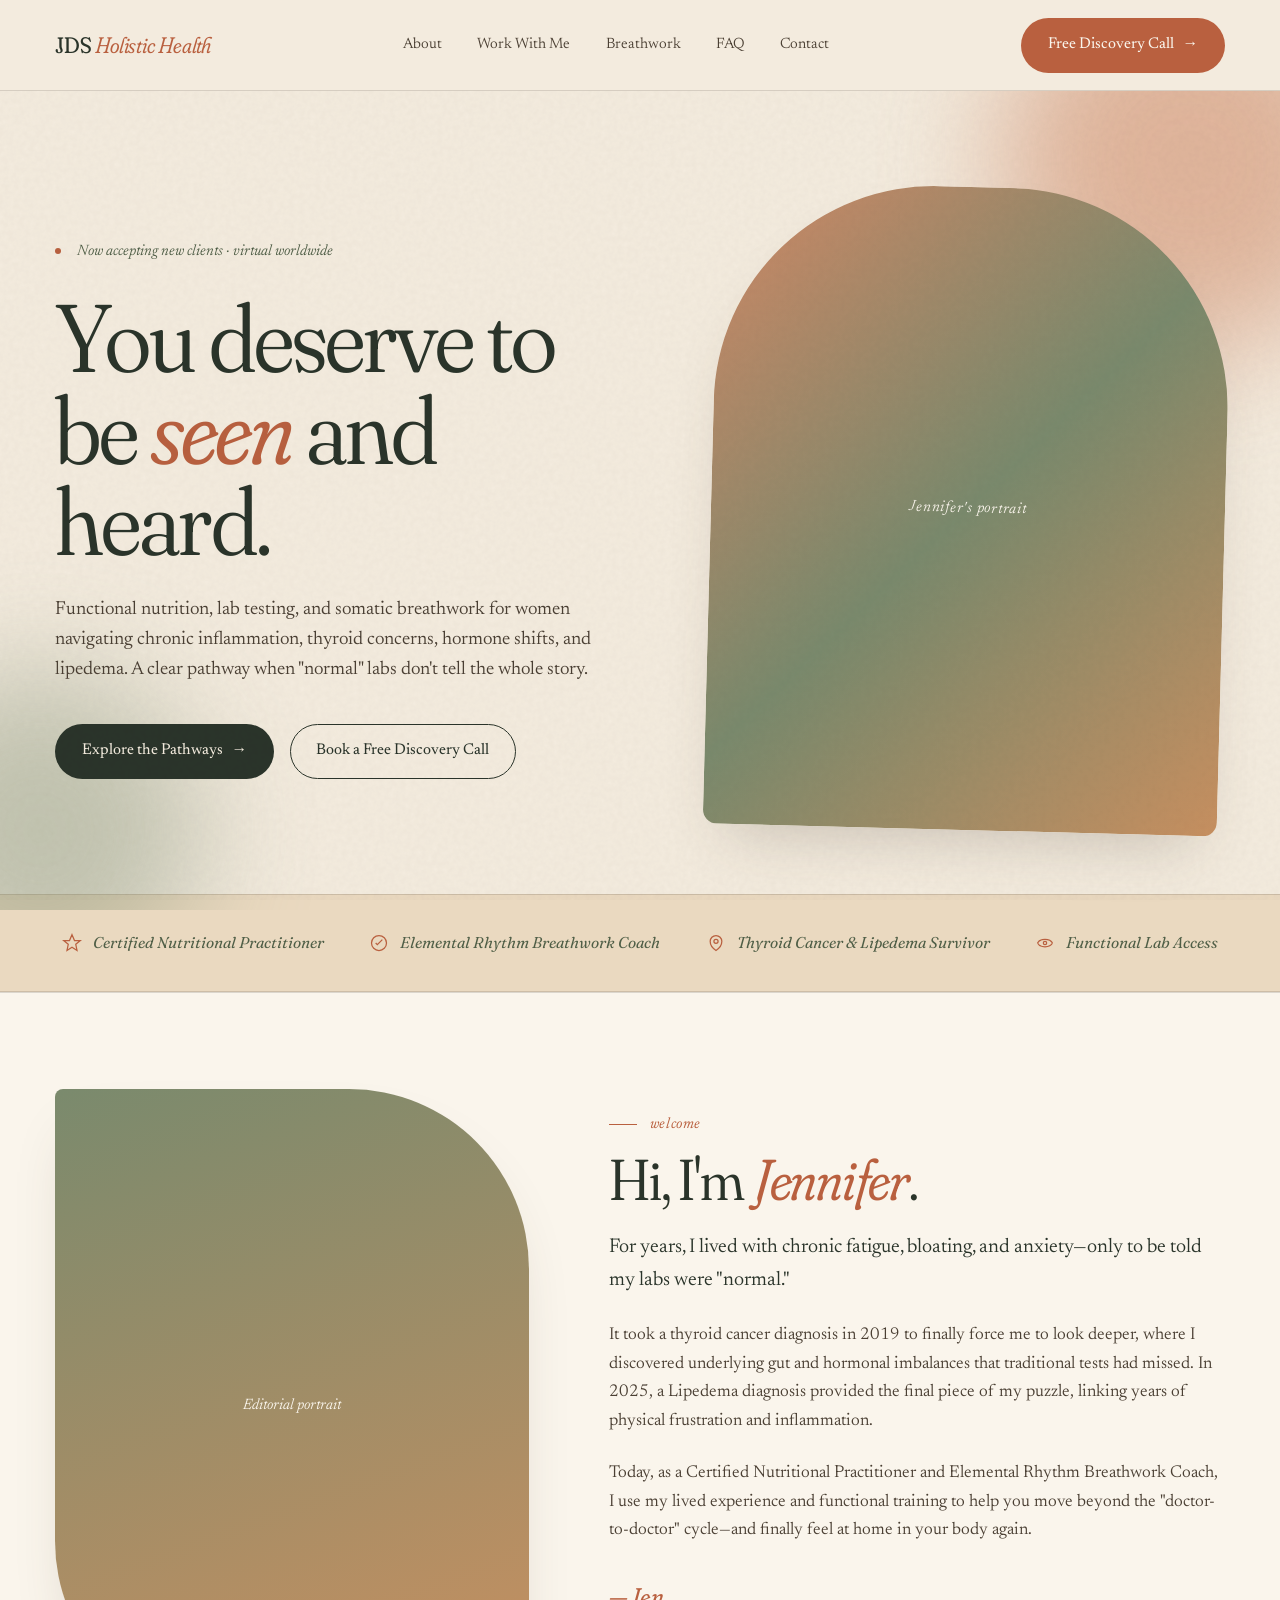
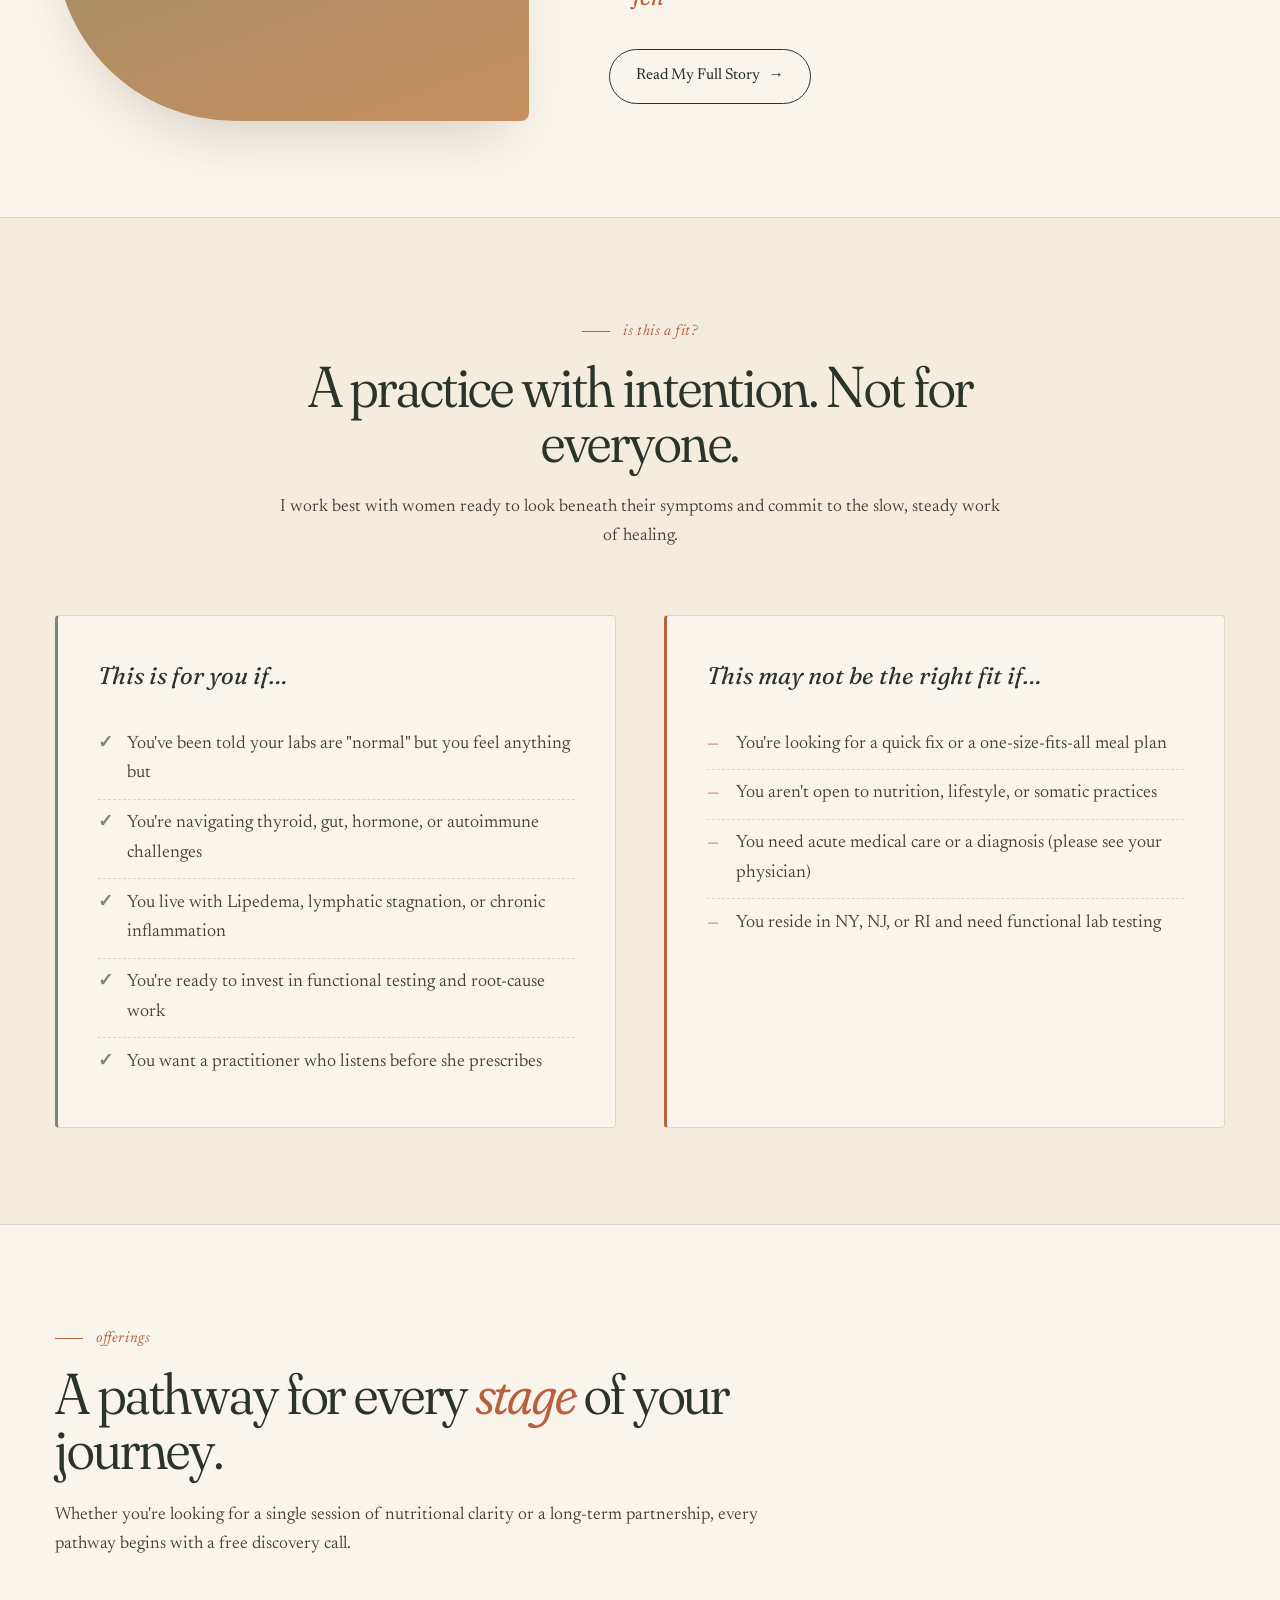
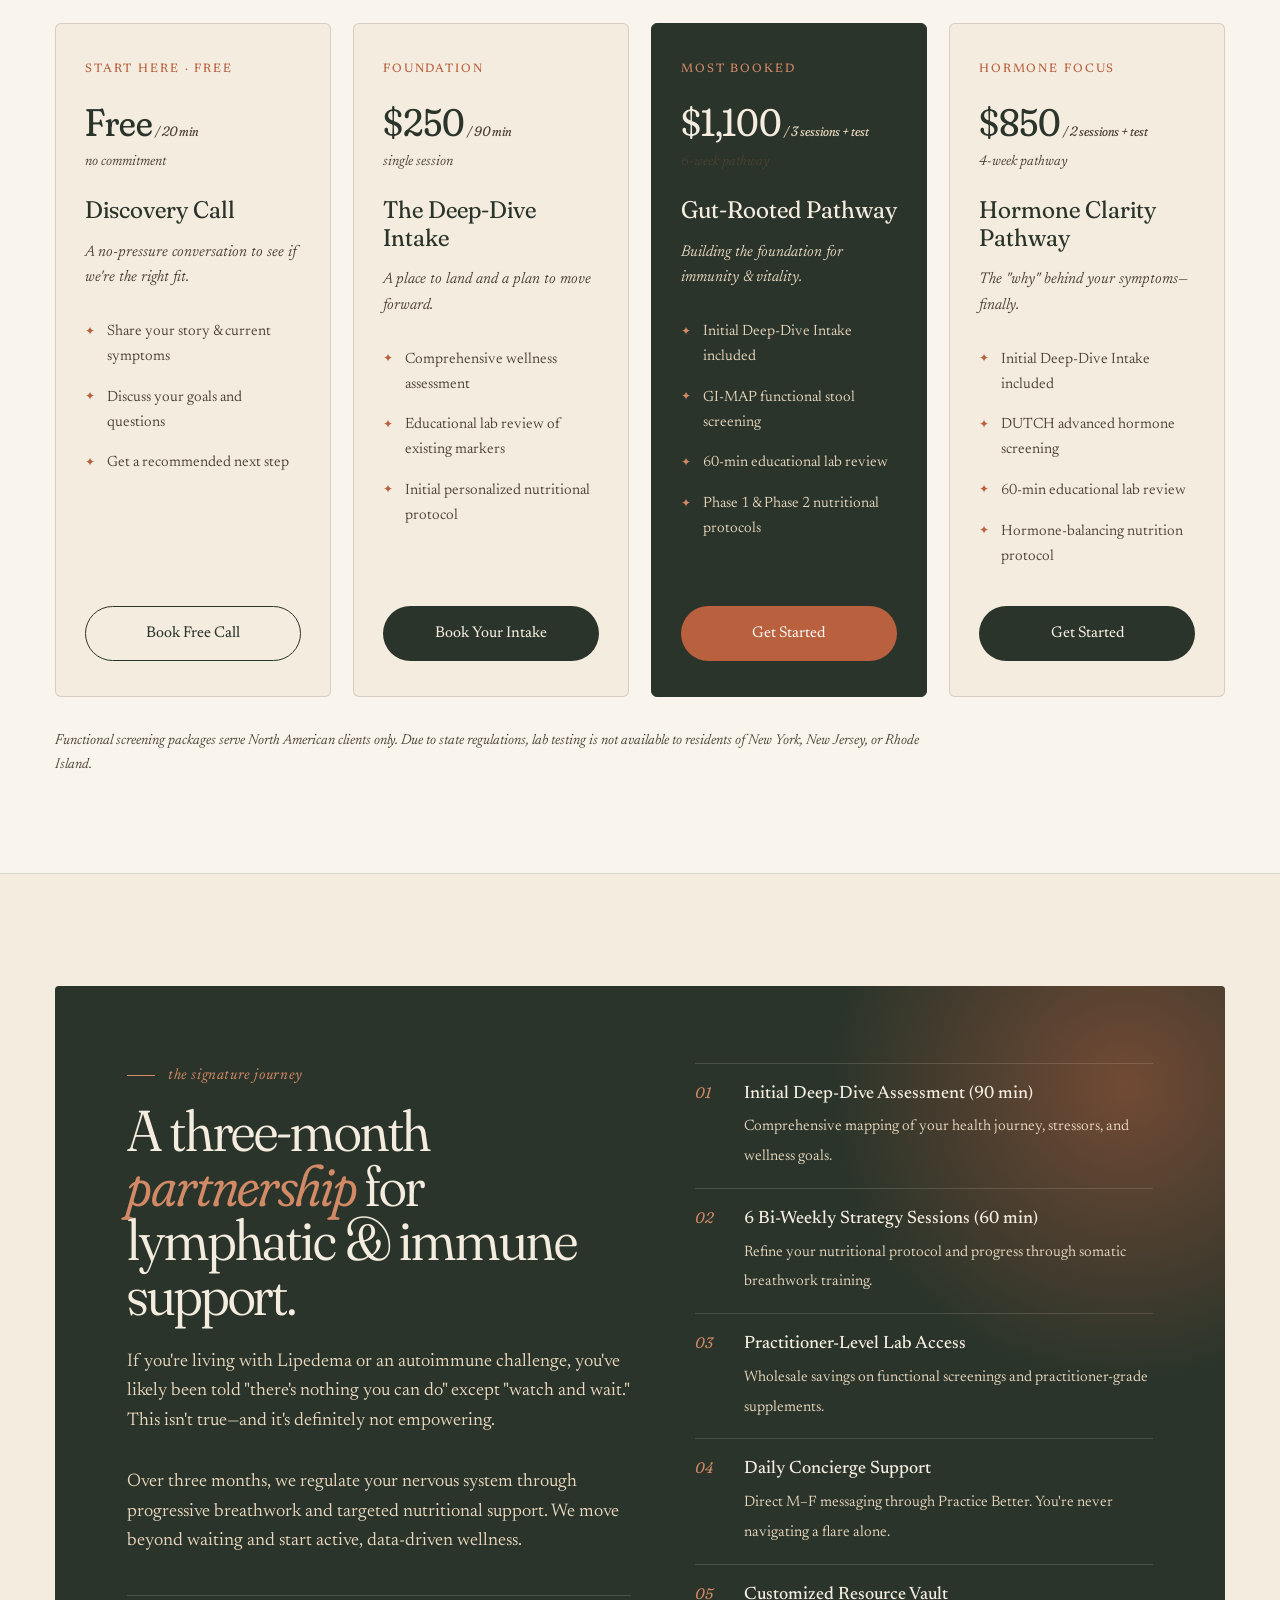
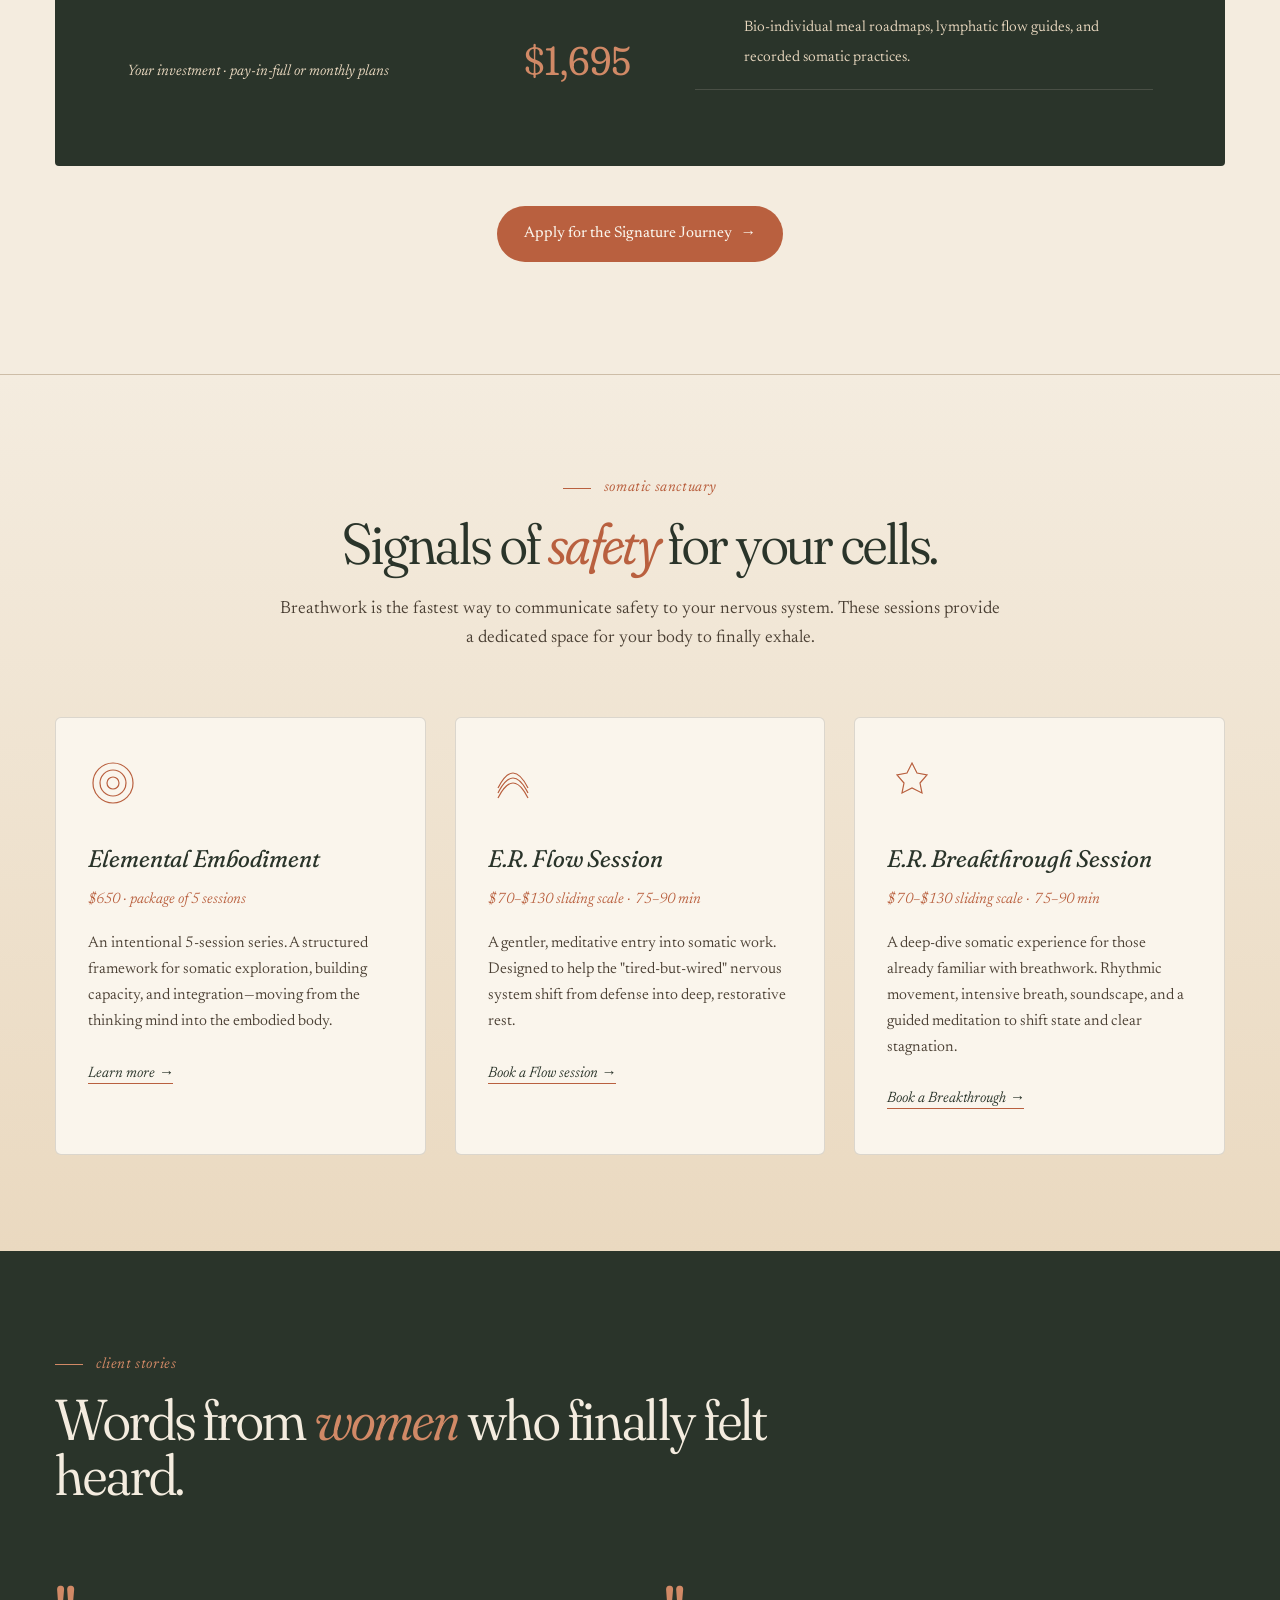
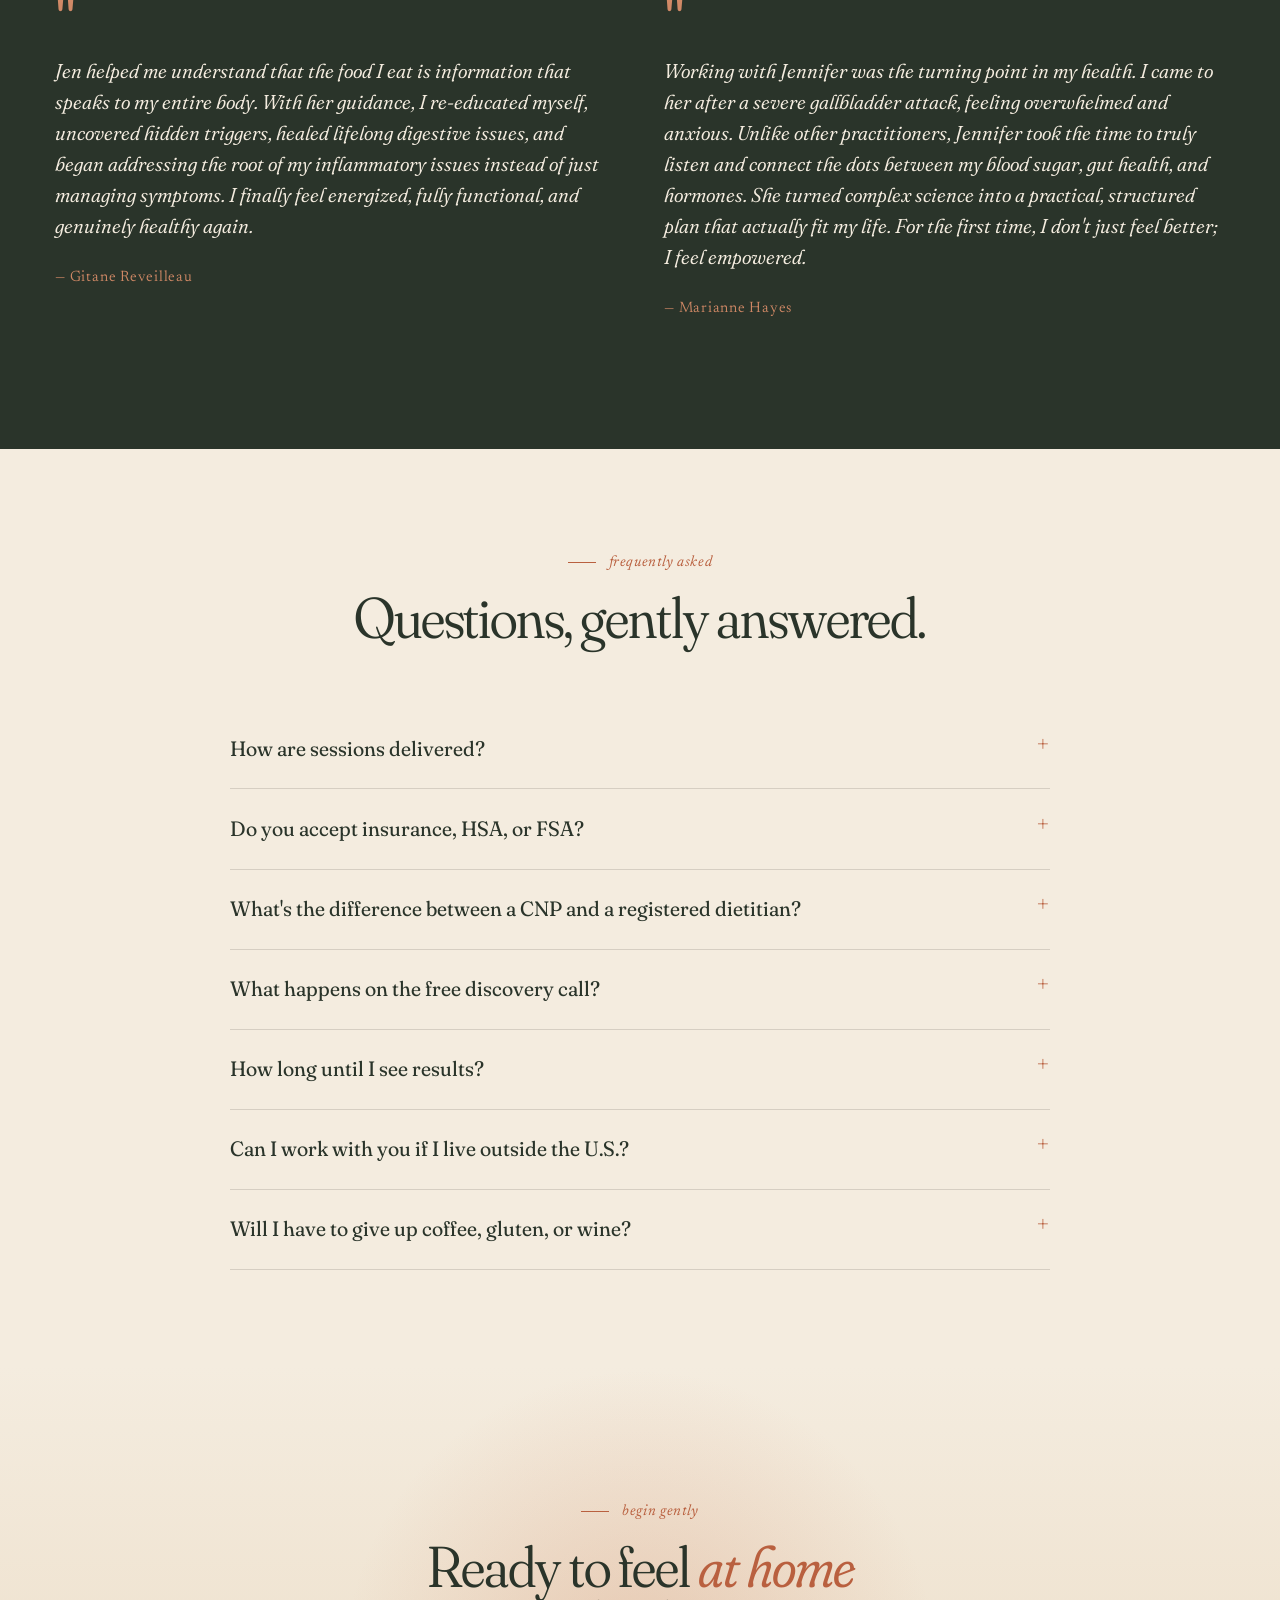
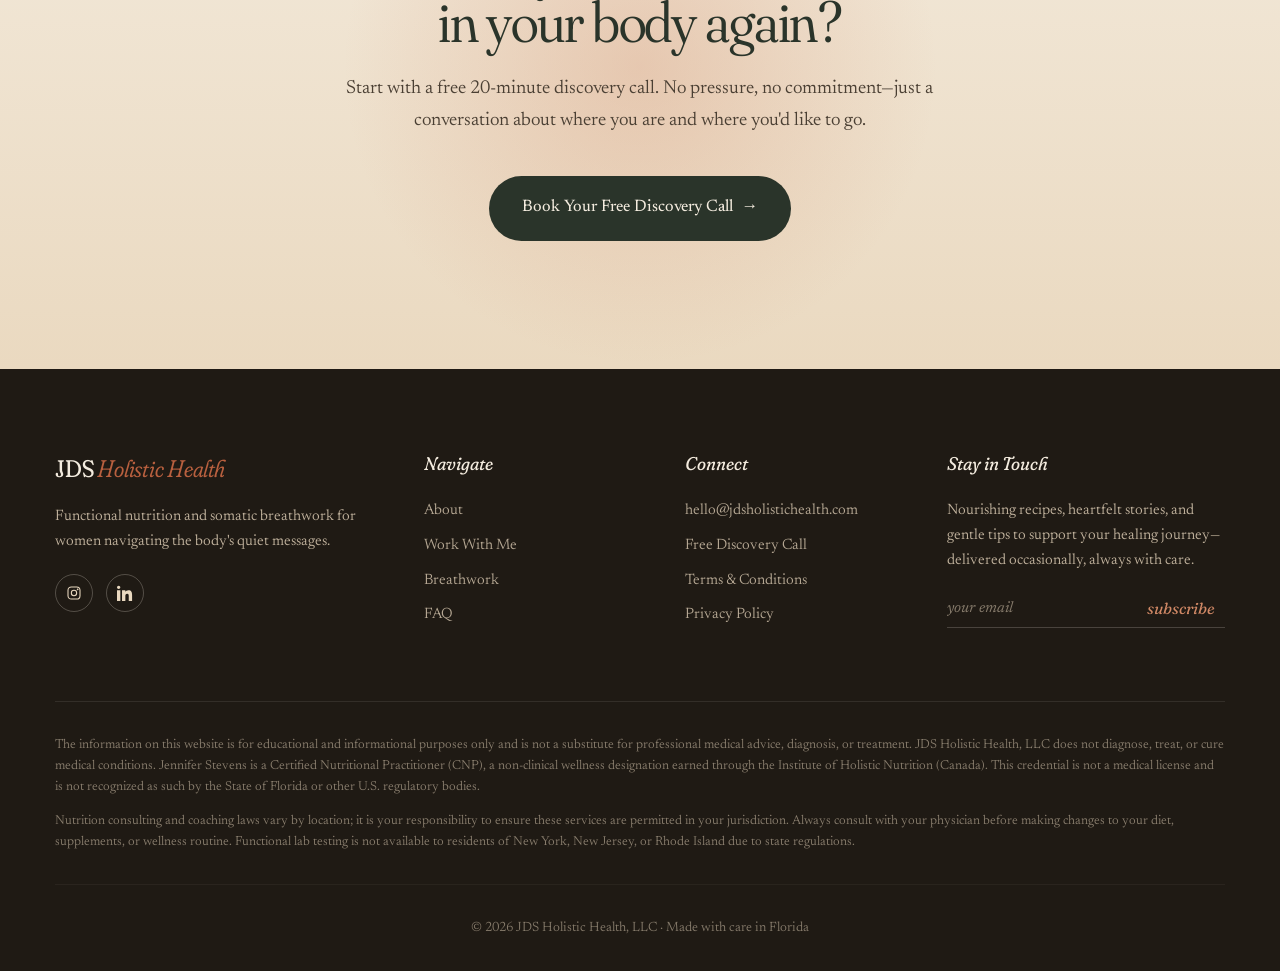
==== index.html @ 934e7768 "Add files via upload" ====
<!DOCTYPE html>
<html lang="en">
<head>
  <meta charset="UTF-8" />
  <meta name="viewport" content="width=device-width, initial-scale=1.0" />
  <title>JDS Holistic Health — Functional Nutrition & Somatic Breathwork for Women</title>
  <meta name="description" content="Functional nutrition, lab testing, and somatic breathwork for women with thyroid, gut, hormone, and inflammatory concerns. Virtual consultations with Jennifer Stevens, CNP." />

  <!-- Open Graph -->
  <meta property="og:title" content="JDS Holistic Health — Functional Nutrition & Somatic Breathwork" />
  <meta property="og:description" content="Functional nutrition, lab testing, and somatic breathwork for women navigating thyroid, gut, hormone, and inflammatory concerns." />
  <meta property="og:type" content="website" />
  <meta property="og:url" content="https://jdsholistichealth.com/" />
  <meta property="og:image" content="https://jdsholistichealth.com/assets/images/og-image.jpg" />

  <!-- Twitter -->
  <meta name="twitter:card" content="summary_large_image" />
  <meta name="twitter:title" content="JDS Holistic Health" />
  <meta name="twitter:description" content="Functional nutrition and somatic breathwork for women." />

  <!-- Favicon -->
  <link rel="icon" type="image/svg+xml" href="assets/images/favicon.svg" />

  <!-- Fonts -->
  <link rel="preconnect" href="https://fonts.googleapis.com" />
  <link rel="preconnect" href="https://fonts.gstatic.com" crossorigin />
  <link href="https://fonts.googleapis.com/css2?family=Fraunces:ital,opsz,wght,SOFT@0,9..144,300..900,0..100;1,9..144,300..900,0..100&family=Newsreader:ital,opsz,wght@0,6..72,200..800;1,6..72,200..800&display=swap" rel="stylesheet" />

  <!-- Styles -->
  <link rel="stylesheet" href="css/styles.css" />

  <!-- Schema.org -->
  <script type="application/ld+json">
  {
    "@context": "https://schema.org",
    "@type": "ProfessionalService",
    "name": "JDS Holistic Health",
    "description": "Functional nutrition, lab testing, and somatic breathwork for women.",
    "url": "https://jdsholistichealth.com",
    "founder": {
      "@type": "Person",
      "name": "Jennifer Stevens",
      "jobTitle": "Certified Nutritional Practitioner"
    },
    "areaServed": "North America",
    "priceRange": "$$"
  }
  </script>
</head>
<body>

  <!-- ============ NAVIGATION ============ -->
  <nav class="site-nav">
    <div class="nav-inner">
      <a href="#" class="logo">JDS <em>Holistic Health</em></a>
      <ul class="nav-links">
        <li><a href="#about">About</a></li>
        <li><a href="#pathways">Work With Me</a></li>
        <li><a href="#breathwork">Breathwork</a></li>
        <li><a href="#faq">FAQ</a></li>
        <li><a href="#contact">Contact</a></li>
      </ul>
      <a href="#cta" class="btn btn-clay">Free Discovery Call <span class="arrow">→</span></a>
    </div>
  </nav>

  <!-- ============ HERO ============ -->
  <section class="hero">
    <div class="blob blob-1"></div>
    <div class="blob blob-2"></div>
    <div class="container">
      <div class="hero-grid">
        <div>
          <div class="hero-eyebrow">
            <span class="dot"></span>
            Now accepting new clients · virtual worldwide
          </div>
          <h1 class="display">
            You deserve to be <span class="ital">seen</span> and heard.
          </h1>
          <p class="hero-subhead">
            Functional nutrition, lab testing, and somatic breathwork for women navigating chronic inflammation, thyroid concerns, hormone shifts, and lipedema. A clear pathway when "normal" labs don't tell the whole story.
          </p>
          <div class="hero-ctas">
            <a href="#pathways" class="btn btn-primary">Explore the Pathways <span class="arrow">→</span></a>
            <a href="#cta" class="btn btn-ghost">Book a Free Discovery Call</a>
          </div>
        </div>
        <div class="hero-image-frame">
          <!-- Replace ::after content in CSS or add real img tag here -->
          <!-- <img src="assets/images/jennifer-portrait.jpg" alt="Jennifer Stevens, Certified Nutritional Practitioner" /> -->
        </div>
      </div>
    </div>
  </section>

  <!-- ============ TRUST STRIP ============ -->
  <div class="trust-strip">
    <div class="container trust-inner">
      <div class="trust-item">
        <svg width="20" height="20" viewBox="0 0 24 24" fill="none" stroke="currentColor" stroke-width="1.5" aria-hidden="true"><path d="M12 2l3 7h7l-5.5 4.5L18 21l-6-4-6 4 1.5-7.5L2 9h7z"/></svg>
        Certified Nutritional Practitioner
      </div>
      <div class="trust-item">
        <svg width="20" height="20" viewBox="0 0 24 24" fill="none" stroke="currentColor" stroke-width="1.5" aria-hidden="true"><circle cx="12" cy="12" r="9"/><path d="M8 12l2 2 6-6"/></svg>
        Elemental Rhythm Breathwork Coach
      </div>
      <div class="trust-item">
        <svg width="20" height="20" viewBox="0 0 24 24" fill="none" stroke="currentColor" stroke-width="1.5" aria-hidden="true"><path d="M12 21s-7-4.5-7-11a7 7 0 0114 0c0 6.5-7 11-7 11z"/><circle cx="12" cy="10" r="2.5"/></svg>
        Thyroid Cancer & Lipedema Survivor
      </div>
      <div class="trust-item">
        <svg width="20" height="20" viewBox="0 0 24 24" fill="none" stroke="currentColor" stroke-width="1.5" aria-hidden="true"><path d="M3 12c3-6 15-6 18 0M3 12c3 6 15 6 18 0"/><circle cx="12" cy="12" r="2"/></svg>
        Functional Lab Access
      </div>
    </div>
  </div>

  <!-- ============ ABOUT ============ -->
  <section class="about" id="about">
    <div class="container">
      <div class="about-grid">
        <div class="about-image-frame">
          <!-- <img src="assets/images/jennifer-about.jpg" alt="Jennifer Stevens in her practice" /> -->
        </div>
        <div>
          <div class="eyebrow">Welcome</div>
          <h2 class="display">Hi, I'm <span class="display-ital">Jennifer</span>.</h2>
          <p>For years, I lived with chronic fatigue, bloating, and anxiety—only to be told my labs were "normal."</p>
          <p>It took a thyroid cancer diagnosis in 2019 to finally force me to look deeper, where I discovered underlying gut and hormonal imbalances that traditional tests had missed. In 2025, a Lipedema diagnosis provided the final piece of my puzzle, linking years of physical frustration and inflammation.</p>
          <p>Today, as a Certified Nutritional Practitioner and Elemental Rhythm Breathwork Coach, I use my lived experience and functional training to help you move beyond the "doctor-to-doctor" cycle—and finally feel at home in your body again.</p>
          <p class="signature">— Jen</p>
          <a href="#" class="btn btn-ghost mt-2">Read My Full Story <span class="arrow">→</span></a>
        </div>
      </div>
    </div>
  </section>

  <!-- ============ WHO THIS IS FOR ============ -->
  <section>
    <div class="container">
      <div class="section-header center">
        <div class="eyebrow">Is this a fit?</div>
        <h2 class="display">A practice with intention. Not for everyone.</h2>
        <p>I work best with women ready to look beneath their symptoms and commit to the slow, steady work of healing.</p>
      </div>
      <div class="for-grid">
        <div class="for-card is-for">
          <h3>This is for you if…</h3>
          <ul>
            <li>You've been told your labs are "normal" but you feel anything but</li>
            <li>You're navigating thyroid, gut, hormone, or autoimmune challenges</li>
            <li>You live with Lipedema, lymphatic stagnation, or chronic inflammation</li>
            <li>You're ready to invest in functional testing and root-cause work</li>
            <li>You want a practitioner who listens before she prescribes</li>
          </ul>
        </div>
        <div class="for-card not-for">
          <h3>This may not be the right fit if…</h3>
          <ul>
            <li>You're looking for a quick fix or a one-size-fits-all meal plan</li>
            <li>You aren't open to nutrition, lifestyle, or somatic practices</li>
            <li>You need acute medical care or a diagnosis (please see your physician)</li>
            <li>You reside in NY, NJ, or RI and need functional lab testing</li>
          </ul>
        </div>
      </div>
    </div>
  </section>

  <!-- ============ PATHWAYS ============ -->
  <section class="pathways" id="pathways">
    <div class="container">
      <div class="section-header">
        <div class="eyebrow">Offerings</div>
        <h2 class="display">A pathway for every <span class="display-ital">stage</span> of your journey.</h2>
        <p>Whether you're looking for a single session of nutritional clarity or a long-term partnership, every pathway begins with a free discovery call.</p>
      </div>

      <div class="pathway-grid">

        <div class="pathway-card">
          <div class="pathway-tag">Start Here · Free</div>
          <div class="price">Free<span class="price-unit"> / 20 min</span></div>
          <div class="duration">no commitment</div>
          <h3>Discovery Call</h3>
          <p class="tagline">A no-pressure conversation to see if we're the right fit.</p>
          <ul class="feature-list">
            <li>Share your story & current symptoms</li>
            <li>Discuss your goals and questions</li>
            <li>Get a recommended next step</li>
          </ul>
          <a href="#" class="btn btn-ghost">Book Free Call</a>
        </div>

        <div class="pathway-card">
          <div class="pathway-tag">Foundation</div>
          <div class="price">$250<span class="price-unit"> / 90 min</span></div>
          <div class="duration">single session</div>
          <h3>The Deep-Dive Intake</h3>
          <p class="tagline">A place to land and a plan to move forward.</p>
          <ul class="feature-list">
            <li>Comprehensive wellness assessment</li>
            <li>Educational lab review of existing markers</li>
            <li>Initial personalized nutritional protocol</li>
          </ul>
          <a href="#" class="btn btn-primary">Book Your Intake</a>
        </div>

        <div class="pathway-card featured">
          <div class="pathway-tag">Most Booked</div>
          <div class="price">$1,100<span class="price-unit"> / 3 sessions + test</span></div>
          <div class="duration">6-week pathway</div>
          <h3>Gut-Rooted Pathway</h3>
          <p class="tagline">Building the foundation for immunity & vitality.</p>
          <ul class="feature-list">
            <li>Initial Deep-Dive Intake included</li>
            <li>GI-MAP functional stool screening</li>
            <li>60-min educational lab review</li>
            <li>Phase 1 & Phase 2 nutritional protocols</li>
          </ul>
          <a href="#" class="btn btn-clay">Get Started</a>
        </div>

        <div class="pathway-card">
          <div class="pathway-tag">Hormone Focus</div>
          <div class="price">$850<span class="price-unit"> / 2 sessions + test</span></div>
          <div class="duration">4-week pathway</div>
          <h3>Hormone Clarity Pathway</h3>
          <p class="tagline">The "why" behind your symptoms—finally.</p>
          <ul class="feature-list">
            <li>Initial Deep-Dive Intake included</li>
            <li>DUTCH advanced hormone screening</li>
            <li>60-min educational lab review</li>
            <li>Hormone-balancing nutrition protocol</li>
          </ul>
          <a href="#" class="btn btn-primary">Get Started</a>
        </div>

      </div>
      <p class="pathways-footnote">
        Functional screening packages serve North American clients only. Due to state regulations, lab testing is not available to residents of New York, New Jersey, or Rhode Island.
      </p>
    </div>
  </section>

  <!-- ============ SIGNATURE JOURNEY ============ -->
  <section class="signature-section">
    <div class="container">
      <div class="signature-card">
        <div>
          <div class="eyebrow">The Signature Journey</div>
          <h2 class="display">A three-month <span class="ital">partnership</span> for lymphatic & immune support.</h2>
          <p class="lead">If you're living with Lipedema or an autoimmune challenge, you've likely been told "there's nothing you can do" except "watch and wait." This isn't true—and it's definitely not empowering.</p>
          <p class="lead">Over three months, we regulate your nervous system through progressive breathwork and targeted nutritional support. We move beyond waiting and start active, data-driven wellness.</p>
          <div class="signature-investment">
            <span class="investment-label">Your investment · pay-in-full or monthly plans</span>
            <span class="investment-price">$1,695</span>
          </div>
        </div>
        <ul class="signature-features">
          <li>
            <span class="num">01</span>
            <div>
              <strong>Initial Deep-Dive Assessment (90 min)</strong>
              <span>Comprehensive mapping of your health journey, stressors, and wellness goals.</span>
            </div>
          </li>
          <li>
            <span class="num">02</span>
            <div>
              <strong>6 Bi-Weekly Strategy Sessions (60 min)</strong>
              <span>Refine your nutritional protocol and progress through somatic breathwork training.</span>
            </div>
          </li>
          <li>
            <span class="num">03</span>
            <div>
              <strong>Practitioner-Level Lab Access</strong>
              <span>Wholesale savings on functional screenings and practitioner-grade supplements.</span>
            </div>
          </li>
          <li>
            <span class="num">04</span>
            <div>
              <strong>Daily Concierge Support</strong>
              <span>Direct M–F messaging through Practice Better. You're never navigating a flare alone.</span>
            </div>
          </li>
          <li>
            <span class="num">05</span>
            <div>
              <strong>Customized Resource Vault</strong>
              <span>Bio-individual meal roadmaps, lymphatic flow guides, and recorded somatic practices.</span>
            </div>
          </li>
        </ul>
      </div>
      <div class="signature-cta">
        <a href="#" class="btn btn-clay">Apply for the Signature Journey <span class="arrow">→</span></a>
      </div>
    </div>
  </section>

  <!-- ============ BREATHWORK ============ -->
  <section class="breathwork" id="breathwork">
    <div class="container">
      <div class="section-header center">
        <div class="eyebrow">Somatic Sanctuary</div>
        <h2 class="display">Signals of <span class="display-ital">safety</span> for your cells.</h2>
        <p>Breathwork is the fastest way to communicate safety to your nervous system. These sessions provide a dedicated space for your body to finally exhale.</p>
      </div>
      <div class="breathwork-grid">

        <div class="breath-card">
          <svg class="breath-icon" viewBox="0 0 50 50" fill="none" stroke="currentColor" stroke-width="1.2" aria-hidden="true">
            <circle cx="25" cy="25" r="20"/>
            <circle cx="25" cy="25" r="13"/>
            <circle cx="25" cy="25" r="6"/>
          </svg>
          <h3>Elemental Embodiment</h3>
          <div class="price">$650 · package of 5 sessions</div>
          <p>An intentional 5-session series. A structured framework for somatic exploration, building capacity, and integration—moving from the thinking mind into the embodied body.</p>
          <a href="#" class="text-link">Learn more →</a>
        </div>

        <div class="breath-card">
          <svg class="breath-icon" viewBox="0 0 50 50" fill="none" stroke="currentColor" stroke-width="1.2" aria-hidden="true">
            <path d="M10 30c5-10 10-15 15-15s10 5 15 15"/>
            <path d="M10 35c5-10 10-15 15-15s10 5 15 15"/>
            <path d="M10 40c5-10 10-15 15-15s10 5 15 15"/>
          </svg>
          <h3>E.R. Flow Session</h3>
          <div class="price">$70–$130 sliding scale · 75–90 min</div>
          <p>A gentler, meditative entry into somatic work. Designed to help the "tired-but-wired" nervous system shift from defense into deep, restorative rest.</p>
          <a href="#" class="text-link">Book a Flow session →</a>
        </div>

        <div class="breath-card">
          <svg class="breath-icon" viewBox="0 0 50 50" fill="none" stroke="currentColor" stroke-width="1.2" aria-hidden="true">
            <path d="M25 5l5 10 10 2-7 8 2 10-10-5-10 5 2-10-7-8 10-2z"/>
          </svg>
          <h3>E.R. Breakthrough Session</h3>
          <div class="price">$70–$130 sliding scale · 75–90 min</div>
          <p>A deep-dive somatic experience for those already familiar with breathwork. Rhythmic movement, intensive breath, soundscape, and a guided meditation to shift state and clear stagnation.</p>
          <a href="#" class="text-link">Book a Breakthrough →</a>
        </div>

      </div>
    </div>
  </section>

  <!-- ============ TESTIMONIALS ============ -->
  <section class="testimonials">
    <div class="container">
      <div class="section-header">
        <div class="eyebrow eyebrow-light">Client Stories</div>
        <h2 class="display">Words from <span class="display-ital-light">women</span> who finally felt heard.</h2>
      </div>
      <div class="testimonial-grid">
        <div class="testimonial">
          <span class="quote-mark">"</span>
          <p>Jen helped me understand that the food I eat is information that speaks to my entire body. With her guidance, I re-educated myself, uncovered hidden triggers, healed lifelong digestive issues, and began addressing the root of my inflammatory issues instead of just managing symptoms. I finally feel energized, fully functional, and genuinely healthy again.</p>
          <div class="attribution">— Gitane Reveilleau</div>
        </div>
        <div class="testimonial">
          <span class="quote-mark">"</span>
          <p>Working with Jennifer was the turning point in my health. I came to her after a severe gallbladder attack, feeling overwhelmed and anxious. Unlike other practitioners, Jennifer took the time to truly listen and connect the dots between my blood sugar, gut health, and hormones. She turned complex science into a practical, structured plan that actually fit my life. For the first time, I don't just feel better; I feel empowered.</p>
          <div class="attribution">— Marianne Hayes</div>
        </div>
      </div>
    </div>
  </section>

  <!-- ============ FAQ ============ -->
  <section id="faq">
    <div class="container">
      <div class="section-header center">
        <div class="eyebrow">Frequently asked</div>
        <h2 class="display">Questions, gently answered.</h2>
      </div>
      <div class="faq-list">
        <details class="faq-item">
          <summary class="faq-question">How are sessions delivered?</summary>
          <div class="faq-answer">All sessions are held virtually via the Practice Better portal—a HIPAA-compliant video platform. You'll receive a secure link before each appointment. I work with clients across North America and select international locations.</div>
        </details>
        <details class="faq-item">
          <summary class="faq-question">Do you accept insurance, HSA, or FSA?</summary>
          <div class="faq-answer">I don't bill insurance directly. Many clients use HSA/FSA funds for nutrition consulting; please verify with your plan administrator. I provide superbills upon request for clients who wish to seek reimbursement.</div>
        </details>
        <details class="faq-item">
          <summary class="faq-question">What's the difference between a CNP and a registered dietitian?</summary>
          <div class="faq-answer">A Certified Nutritional Practitioner (CNP) is a non-clinical wellness designation earned through the Institute of Holistic Nutrition. I focus on functional, root-cause approaches to nutrition. I'm not licensed to diagnose or treat medical conditions, and I always encourage working alongside your physician.</div>
        </details>
        <details class="faq-item">
          <summary class="faq-question">What happens on the free discovery call?</summary>
          <div class="faq-answer">It's a 20-minute conversation—no pressure, no pitch. You share what you're navigating, what you've tried, and what you're hoping for. I'll ask a few questions, share how I work, and we'll decide together whether one of the pathways is the right fit. If not, I'll point you toward resources that may help.</div>
        </details>
        <details class="faq-item">
          <summary class="faq-question">How long until I see results?</summary>
          <div class="faq-answer">Healing isn't linear, and bodies don't run on schedules. Most clients notice meaningful shifts within 4–8 weeks of consistent protocol work, with deeper change taking 3–6 months. The Signature Journey is structured around this timeline.</div>
        </details>
        <details class="faq-item">
          <summary class="faq-question">Can I work with you if I live outside the U.S.?</summary>
          <div class="faq-answer">Yes—nutrition consulting, the Initial Deep-Dive Intake, and breathwork sessions are available to international clients. Functional lab testing through GI-MAP and DUTCH is currently limited to clients in North America (excluding NY, NJ, and RI due to state regulations).</div>
        </details>
        <details class="faq-item">
          <summary class="faq-question">Will I have to give up coffee, gluten, or wine?</summary>
          <div class="faq-answer">My approach isn't about restriction for its own sake. Sometimes data shows that a temporary therapeutic protocol is wise; sometimes it doesn't. We'll work together to build something sustainable that respects your life, preferences, and culture.</div>
        </details>
      </div>
    </div>
  </section>

  <!-- ============ FINAL CTA ============ -->
  <section class="final-cta" id="cta">
    <div class="container">
      <div class="eyebrow eyebrow-center">Begin gently</div>
      <h2 class="display">Ready to feel <span class="display-ital">at home</span><br/>in your body again?</h2>
      <p>Start with a free 20-minute discovery call. No pressure, no commitment—just a conversation about where you are and where you'd like to go.</p>
      <a href="#" class="btn btn-primary btn-large">Book Your Free Discovery Call <span class="arrow">→</span></a>
    </div>
  </section>

  <!-- ============ FOOTER ============ -->
  <footer id="contact">
    <div class="container">
      <div class="footer-grid">
        <div>
          <a href="#" class="logo">JDS <em>Holistic Health</em></a>
          <p>Functional nutrition and somatic breathwork for women navigating the body's quiet messages.</p>
          <div class="social">
            <a href="https://www.instagram.com/jdsholistichealth" aria-label="Instagram">
              <svg viewBox="0 0 24 24" fill="none" stroke="currentColor" stroke-width="1.6" aria-hidden="true">
                <rect x="3" y="3" width="18" height="18" rx="5"/>
                <circle cx="12" cy="12" r="4"/>
                <circle cx="17.5" cy="6.5" r="0.5" fill="currentColor"/>
              </svg>
            </a>
            <a href="https://www.linkedin.com/in/jenniferdstevens/" aria-label="LinkedIn">
              <svg viewBox="0 0 24 24" fill="currentColor" aria-hidden="true">
                <path d="M4.98 3.5C4.98 4.881 3.87 6 2.5 6S0 4.881 0 3.5 1.119 1 2.5 1s2.48 1.119 2.48 2.5zM0 8h5v16H0V8zm7.982 0H12.5v2.186h.066c.628-1.182 2.158-2.43 4.439-2.43 4.748 0 5.625 3.124 5.625 7.187V24h-5v-7.116c0-1.696-.029-3.878-2.362-3.878-2.366 0-2.728 1.85-2.728 3.76V24h-5V8z"/>
              </svg>
            </a>
          </div>
        </div>
        <div>
          <h4>Navigate</h4>
          <ul>
            <li><a href="#about">About</a></li>
            <li><a href="#pathways">Work With Me</a></li>
            <li><a href="#breathwork">Breathwork</a></li>
            <li><a href="#faq">FAQ</a></li>
          </ul>
        </div>
        <div>
          <h4>Connect</h4>
          <ul>
            <li><a href="mailto:hello@jdsholistichealth.com">hello@jdsholistichealth.com</a></li>
            <li><a href="#">Free Discovery Call</a></li>
            <li><a href="#">Terms & Conditions</a></li>
            <li><a href="#">Privacy Policy</a></li>
          </ul>
        </div>
        <div>
          <h4>Stay in Touch</h4>
          <p class="newsletter-blurb">Nourishing recipes, heartfelt stories, and gentle tips to support your healing journey—delivered occasionally, always with care.</p>
          <form class="newsletter-form" id="newsletter">
            <input type="email" placeholder="your email" required aria-label="Email address" />
            <button type="submit">subscribe</button>
          </form>
        </div>
      </div>

      <div class="disclaimer">
        <p>The information on this website is for educational and informational purposes only and is not a substitute for professional medical advice, diagnosis, or treatment. JDS Holistic Health, LLC does not diagnose, treat, or cure medical conditions. Jennifer Stevens is a Certified Nutritional Practitioner (CNP), a non-clinical wellness designation earned through the Institute of Holistic Nutrition (Canada). This credential is not a medical license and is not recognized as such by the State of Florida or other U.S. regulatory bodies.</p>
        <p>Nutrition consulting and coaching laws vary by location; it is your responsibility to ensure these services are permitted in your jurisdiction. Always consult with your physician before making changes to your diet, supplements, or wellness routine. Functional lab testing is not available to residents of New York, New Jersey, or Rhode Island due to state regulations.</p>
      </div>

      <div class="copyright">© <span id="year">2026</span> JDS Holistic Health, LLC · Made with care in Florida</div>
    </div>
  </footer>

  <script src="js/main.js"></script>
</body>
</html>
---- css/styles.css ----
/* ==========================================================================
   JDS Holistic Health
   Styles
   ========================================================================== */

/* ============ DESIGN TOKENS ============ */
:root {
  /* Color palette */
  --cream: #f4ecdf;
  --cream-light: #faf5ec;
  --cream-deep: #ead9c0;
  --clay: #b9603f;
  --clay-soft: #d18966;
  --sage: #7a8a6d;
  --sage-deep: #4f5e46;
  --forest: #2a342a;
  --ink: #1f1a14;
  --ink-soft: #4a3f33;
  --ochre: #c89060;

  /* UI */
  --line: rgba(31, 26, 20, 0.14);
  --shadow-warm: 0 30px 60px -25px rgba(74, 63, 51, 0.25);

  /* Layout */
  --container-max: 1240px;
  --container-padding: 2.2rem;
}

/* ============ RESET ============ */
*,
*::before,
*::after {
  box-sizing: border-box;
  margin: 0;
  padding: 0;
}

html {
  scroll-behavior: smooth;
}

body {
  font-family: 'Newsreader', Georgia, serif;
  font-weight: 380;
  font-size: 18px;
  line-height: 1.65;
  color: var(--ink);
  background: var(--cream);
  overflow-x: hidden;
  font-variation-settings: "opsz" 18;
}

/* Subtle paper grain overlay */
body::before {
  content: "";
  position: fixed;
  inset: 0;
  pointer-events: none;
  z-index: 1;
  background-image: url("data:image/svg+xml,%3Csvg viewBox='0 0 200 200' xmlns='http://www.w3.org/2000/svg'%3E%3Cfilter id='n'%3E%3CfeTurbulence type='fractalNoise' baseFrequency='0.85' numOctaves='2'/%3E%3CfeColorMatrix values='0 0 0 0 0.1 0 0 0 0 0.08 0 0 0 0 0.05 0 0 0 0.08 0'/%3E%3C/filter%3E%3Crect width='100%25' height='100%25' filter='url(%23n)'/%3E%3C/svg%3E");
  opacity: 0.5;
  mix-blend-mode: multiply;
}

a {
  color: inherit;
  text-decoration: none;
}

/* ============ TYPOGRAPHY ============ */
.display {
  font-family: 'Fraunces', Georgia, serif;
  font-variation-settings: "opsz" 144, "SOFT" 60;
  font-weight: 350;
  letter-spacing: -0.02em;
  line-height: 0.95;
  color: var(--forest);
}

h1.display { font-size: clamp(3rem, 7.5vw, 7rem); }
h2.display { font-size: clamp(2.2rem, 4.5vw, 4rem); }
h3.display {
  font-size: clamp(1.5rem, 2.4vw, 2.1rem);
  font-variation-settings: "opsz" 72, "SOFT" 50;
  font-weight: 400;
}

.display .ital,
.display-ital {
  font-style: italic;
  color: var(--clay);
  font-variation-settings: "opsz" 144, "SOFT" 100;
}

.display-ital-light {
  font-style: italic;
  color: var(--clay-soft);
}

.eyebrow {
  font-family: 'Newsreader', serif;
  font-style: italic;
  font-weight: 400;
  font-size: 0.95rem;
  letter-spacing: 0.04em;
  color: var(--clay);
  text-transform: lowercase;
  margin-bottom: 1rem;
  display: inline-flex;
  align-items: center;
  gap: 0.8rem;
}
.eyebrow::before {
  content: "";
  width: 28px;
  height: 1px;
  background: var(--clay);
  display: inline-block;
}
.eyebrow-light { color: var(--clay-soft); }
.eyebrow-light::before { background: var(--clay-soft); }
.eyebrow-center {
  justify-content: center;
  display: inline-flex;
}

/* ============ LAYOUT ============ */
.container {
  max-width: var(--container-max);
  margin: 0 auto;
  padding: 0 var(--container-padding);
  position: relative;
  z-index: 2;
}

section {
  padding: 6rem 0;
  position: relative;
}

.section-header {
  max-width: 720px;
  margin-bottom: 4rem;
}
.section-header.center {
  margin-left: auto;
  margin-right: auto;
  text-align: center;
}
.section-header p {
  margin-top: 1.5rem;
  font-size: 1.1rem;
  color: var(--ink-soft);
}

.mt-2 { margin-top: 2rem; }

/* ============ BUTTONS ============ */
.btn {
  display: inline-flex;
  align-items: center;
  gap: 0.55rem;
  padding: 0.85rem 1.6rem;
  border-radius: 999px;
  font-family: 'Newsreader', serif;
  font-size: 0.98rem;
  font-weight: 450;
  cursor: pointer;
  transition: all 0.3s cubic-bezier(0.2, 0.8, 0.2, 1);
  border: 1px solid transparent;
  white-space: nowrap;
}
.btn-primary {
  background: var(--forest);
  color: var(--cream);
}
.btn-primary:hover {
  background: var(--clay);
  transform: translateY(-1px);
}
.btn-ghost {
  background: transparent;
  color: var(--forest);
  border-color: var(--forest);
}
.btn-ghost:hover {
  background: var(--forest);
  color: var(--cream);
}
.btn-clay {
  background: var(--clay);
  color: var(--cream-light);
}
.btn-clay:hover { background: var(--forest); }
.btn-large {
  font-size: 1.05rem;
  padding: 1.1rem 2rem;
}
.btn .arrow {
  display: inline-block;
  transition: transform 0.3s ease;
}
.btn:hover .arrow { transform: translateX(4px); }

/* ============ NAVIGATION ============ */
.site-nav {
  position: sticky;
  top: 0;
  z-index: 50;
  background: rgba(244, 236, 223, 0.85);
  backdrop-filter: blur(14px);
  -webkit-backdrop-filter: blur(14px);
  border-bottom: 1px solid var(--line);
}
.nav-inner {
  display: flex;
  align-items: center;
  justify-content: space-between;
  padding: 1.1rem var(--container-padding);
  max-width: var(--container-max);
  margin: 0 auto;
}
.logo {
  font-family: 'Fraunces', serif;
  font-variation-settings: "opsz" 144, "SOFT" 100;
  font-weight: 400;
  font-size: 1.4rem;
  color: var(--forest);
  letter-spacing: -0.01em;
}
.logo em {
  font-style: italic;
  color: var(--clay);
  font-weight: 350;
}
.nav-links {
  display: flex;
  gap: 2.2rem;
  list-style: none;
  align-items: center;
}
.nav-links a {
  font-size: 0.95rem;
  color: var(--ink-soft);
  transition: color 0.25s ease;
  position: relative;
}
.nav-links a:hover { color: var(--clay); }
.nav-links a::after {
  content: "";
  position: absolute;
  bottom: -6px;
  left: 0;
  height: 1px;
  width: 0;
  background: var(--clay);
  transition: width 0.3s ease;
}
.nav-links a:hover::after { width: 100%; }

/* ============ HERO ============ */
.hero {
  padding: 6rem 0 5rem;
  position: relative;
  overflow: hidden;
}
.hero-grid {
  display: grid;
  grid-template-columns: 1.15fr 1fr;
  gap: 4rem;
  align-items: center;
}
.hero-eyebrow {
  display: flex;
  align-items: center;
  gap: 1rem;
  margin-bottom: 1.8rem;
  font-style: italic;
  color: var(--sage-deep);
  font-size: 0.95rem;
}
.hero-eyebrow .dot {
  width: 6px;
  height: 6px;
  border-radius: 50%;
  background: var(--clay);
  animation: pulse 2.4s ease-in-out infinite;
}
@keyframes pulse {
  0%, 100% { opacity: 0.4; transform: scale(1); }
  50% { opacity: 1; transform: scale(1.4); }
}
.hero-subhead {
  margin-top: 1.8rem;
  font-size: 1.18rem;
  color: var(--ink-soft);
  max-width: 30em;
  line-height: 1.6;
}
.hero-ctas {
  margin-top: 2.4rem;
  display: flex;
  gap: 1rem;
  flex-wrap: wrap;
}
.hero-image-frame {
  position: relative;
  aspect-ratio: 4/5;
  border-radius: 220px 220px 14px 14px;
  overflow: hidden;
  box-shadow: var(--shadow-warm);
  transform: rotate(1.5deg);
}
.hero-image-frame::before {
  content: "";
  position: absolute;
  inset: 0;
  background: linear-gradient(135deg, var(--clay-soft), var(--sage), var(--ochre));
  z-index: 1;
}
.hero-image-frame::after {
  content: "Jennifer's portrait";
  position: absolute;
  inset: 0;
  display: flex;
  align-items: center;
  justify-content: center;
  font-family: 'Newsreader', serif;
  font-style: italic;
  color: var(--cream-light);
  font-size: 0.95rem;
  letter-spacing: 0.05em;
  z-index: 2;
}
.hero-image-frame img {
  position: absolute;
  inset: 0;
  width: 100%;
  height: 100%;
  object-fit: cover;
  z-index: 3;
}

/* Organic decorative shapes */
.blob {
  position: absolute;
  border-radius: 50%;
  filter: blur(60px);
  opacity: 0.55;
  z-index: 0;
  pointer-events: none;
}
.blob-1 {
  width: 380px;
  height: 380px;
  background: var(--clay-soft);
  top: -120px;
  right: -100px;
}
.blob-2 {
  width: 320px;
  height: 320px;
  background: var(--sage);
  bottom: -80px;
  left: -120px;
  opacity: 0.4;
}

/* ============ TRUST STRIP ============ */
.trust-strip {
  background: var(--cream-deep);
  border-top: 1px solid var(--line);
  border-bottom: 1px solid var(--line);
  padding: 2.2rem 0;
  margin-top: -1rem;
}
.trust-inner {
  display: flex;
  justify-content: space-around;
  align-items: center;
  flex-wrap: wrap;
  gap: 2rem;
  font-family: 'Fraunces', serif;
  font-style: italic;
  font-size: 0.98rem;
  color: var(--sage-deep);
}
.trust-item {
  display: flex;
  align-items: center;
  gap: 0.7rem;
}
.trust-item svg { color: var(--clay); }

/* ============ ABOUT ============ */
.about {
  background: var(--cream-light);
  border-top: 1px solid var(--line);
  border-bottom: 1px solid var(--line);
}
.about-grid {
  display: grid;
  grid-template-columns: 1fr 1.3fr;
  gap: 5rem;
  align-items: center;
}
.about-image-frame {
  aspect-ratio: 3/4;
  background: linear-gradient(160deg, var(--sage), var(--ochre));
  border-radius: 8px 180px 8px 180px;
  box-shadow: var(--shadow-warm);
  position: relative;
  overflow: hidden;
}
.about-image-frame::after {
  content: "Editorial portrait";
  position: absolute;
  inset: 0;
  display: flex;
  align-items: center;
  justify-content: center;
  font-family: 'Newsreader', serif;
  font-style: italic;
  color: var(--cream-light);
  font-size: 0.95rem;
}
.about-image-frame img {
  position: absolute;
  inset: 0;
  width: 100%;
  height: 100%;
  object-fit: cover;
  z-index: 2;
}
.about p {
  margin-top: 1.5rem;
  font-size: 1.08rem;
  color: var(--ink-soft);
}
.about p:first-of-type {
  font-size: 1.25rem;
  color: var(--forest);
}
.about .signature {
  margin-top: 2rem;
  font-family: 'Fraunces', serif;
  font-style: italic;
  font-size: 1.5rem;
  color: var(--clay);
  font-variation-settings: "opsz" 72, "SOFT" 100;
}

/* ============ WHO THIS IS FOR ============ */
.for-grid {
  display: grid;
  grid-template-columns: 1fr 1fr;
  gap: 3rem;
  margin-top: 3rem;
}
.for-card {
  background: var(--cream-light);
  padding: 2.5rem;
  border-radius: 4px;
  border: 1px solid var(--line);
  position: relative;
}
.for-card.is-for { border-left: 3px solid var(--sage); }
.for-card.not-for { border-left: 3px solid var(--clay); }
.for-card h3 {
  font-family: 'Fraunces', serif;
  font-style: italic;
  font-weight: 400;
  font-size: 1.5rem;
  margin-bottom: 1.5rem;
  color: var(--forest);
}
.for-card ul { list-style: none; }
.for-card li {
  padding: 0.6rem 0 0.6rem 1.8rem;
  position: relative;
  color: var(--ink-soft);
  border-bottom: 1px dashed var(--line);
}
.for-card li:last-child { border-bottom: none; }
.for-card.is-for li::before {
  content: "✓";
  position: absolute;
  left: 0;
  color: var(--sage);
  font-weight: 600;
}
.for-card.not-for li::before {
  content: "—";
  position: absolute;
  left: 0;
  color: var(--clay);
}

/* ============ PATHWAYS ============ */
.pathways {
  background: var(--cream-light);
  border-top: 1px solid var(--line);
  border-bottom: 1px solid var(--line);
}
.pathway-grid {
  display: grid;
  grid-template-columns: repeat(4, 1fr);
  gap: 1.4rem;
}
.pathway-card {
  background: var(--cream);
  border-radius: 6px;
  padding: 2.2rem 1.8rem;
  display: flex;
  flex-direction: column;
  border: 1px solid var(--line);
  position: relative;
  transition: all 0.4s cubic-bezier(0.2, 0.8, 0.2, 1);
}
.pathway-card:hover {
  transform: translateY(-6px);
  box-shadow: var(--shadow-warm);
  border-color: var(--clay-soft);
}
.pathway-card.featured {
  background: var(--forest);
  color: var(--cream);
  border-color: var(--forest);
}
.pathway-card.featured h3,
.pathway-card.featured .price { color: var(--cream); }
.pathway-card.featured .feature-list li { color: var(--cream-deep); }
.pathway-card.featured .feature-list li::before { color: var(--clay-soft); }

.pathway-tag {
  display: inline-block;
  font-size: 0.78rem;
  text-transform: uppercase;
  letter-spacing: 0.15em;
  color: var(--clay);
  margin-bottom: 1rem;
  font-family: 'Newsreader', serif;
  font-weight: 500;
}
.pathway-card.featured .pathway-tag { color: var(--clay-soft); }
.pathway-card .price {
  font-family: 'Fraunces', serif;
  font-size: 2.4rem;
  font-variation-settings: "opsz" 144, "SOFT" 100;
  font-weight: 400;
  color: var(--forest);
  line-height: 1;
  margin: 0.5rem 0;
}
.pathway-card .price .price-unit {
  font-size: 0.85rem;
  font-style: italic;
  color: var(--ink-soft);
  font-weight: 400;
}
.pathway-card.featured .price-unit { color: var(--cream-deep); }
.pathway-card .duration {
  font-size: 0.9rem;
  color: var(--ink-soft);
  margin-bottom: 1.4rem;
  font-style: italic;
}
.pathway-card h3 {
  font-family: 'Fraunces', serif;
  font-weight: 400;
  font-variation-settings: "opsz" 72, "SOFT" 60;
  font-size: 1.5rem;
  margin-bottom: 1rem;
  color: var(--forest);
  line-height: 1.15;
}
.pathway-card p.tagline {
  font-style: italic;
  color: var(--ink-soft);
  margin-bottom: 1.3rem;
  font-size: 0.98rem;
}
.pathway-card.featured p.tagline { color: var(--cream-deep); }
.feature-list {
  list-style: none;
  margin-bottom: 1.8rem;
  flex: 1;
}
.feature-list li {
  padding: 0.5rem 0 0.5rem 1.4rem;
  position: relative;
  font-size: 0.94rem;
  color: var(--ink-soft);
}
.feature-list li::before {
  content: "✦";
  position: absolute;
  left: 0;
  color: var(--clay);
  font-size: 0.75rem;
  top: 0.65rem;
}
.pathway-card .btn {
  margin-top: auto;
  justify-content: center;
  width: 100%;
}
.pathways-footnote {
  margin-top: 2rem;
  font-size: 0.9rem;
  color: var(--ink-soft);
  font-style: italic;
  max-width: 60em;
}

/* ============ SIGNATURE JOURNEY ============ */
.signature-section {
  padding: 7rem 0;
  position: relative;
}
.signature-card {
  background: var(--forest);
  color: var(--cream);
  padding: 4.5rem;
  border-radius: 4px;
  display: grid;
  grid-template-columns: 1.1fr 1fr;
  gap: 4rem;
  align-items: center;
  position: relative;
  overflow: hidden;
}
.signature-card::before {
  content: "";
  position: absolute;
  width: 600px;
  height: 600px;
  border-radius: 50%;
  background: radial-gradient(circle, var(--clay) 0%, transparent 70%);
  right: -200px;
  top: -200px;
  opacity: 0.5;
}
.signature-card .eyebrow { color: var(--clay-soft); }
.signature-card .eyebrow::before { background: var(--clay-soft); }
.signature-card h2 {
  color: var(--cream);
  margin-bottom: 1.5rem;
  position: relative;
  z-index: 2;
}
.signature-card h2 .ital {
  font-style: italic;
  color: var(--clay-soft);
}
.signature-card .lead {
  font-size: 1.15rem;
  color: var(--cream-deep);
  line-height: 1.6;
  margin-bottom: 2rem;
  position: relative;
  z-index: 2;
}
.signature-features {
  list-style: none;
  position: relative;
  z-index: 2;
}
.signature-features li {
  padding: 1rem 0;
  border-top: 1px solid rgba(244, 236, 223, 0.15);
  display: flex;
  gap: 1.2rem;
  align-items: flex-start;
}
.signature-features li:last-child {
  border-bottom: 1px solid rgba(244, 236, 223, 0.15);
}
.signature-features .num {
  font-family: 'Fraunces', serif;
  font-style: italic;
  font-size: 0.95rem;
  color: var(--clay-soft);
  font-variation-settings: "opsz" 72, "SOFT" 100;
  min-width: 30px;
}
.signature-features strong {
  color: var(--cream);
  font-weight: 500;
  display: block;
  margin-bottom: 0.2rem;
}
.signature-features span {
  color: var(--cream-deep);
  font-size: 0.95rem;
}
.signature-investment {
  margin-top: 2.5rem;
  padding-top: 2rem;
  border-top: 1px solid rgba(244, 236, 223, 0.15);
  position: relative;
  z-index: 2;
  display: flex;
  align-items: baseline;
  justify-content: space-between;
  gap: 1.5rem;
  flex-wrap: wrap;
}
.signature-investment .investment-label {
  font-style: italic;
  color: var(--cream-deep);
  font-size: 0.95rem;
}
.signature-investment .investment-price {
  font-family: 'Fraunces', serif;
  font-size: 2.5rem;
  color: var(--clay-soft);
  font-variation-settings: "opsz" 144, "SOFT" 100;
}
.signature-cta {
  text-align: center;
  margin-top: 2.5rem;
}

/* ============ BREATHWORK ============ */
.breathwork {
  background: linear-gradient(180deg, var(--cream) 0%, var(--cream-deep) 100%);
  border-top: 1px solid var(--line);
}
.breathwork-grid {
  display: grid;
  grid-template-columns: repeat(3, 1fr);
  gap: 1.8rem;
}
.breath-card {
  background: var(--cream-light);
  border-radius: 6px;
  padding: 2.5rem 2rem;
  position: relative;
  overflow: hidden;
  transition: all 0.4s ease;
  border: 1px solid var(--line);
}
.breath-card:hover {
  transform: translateY(-5px);
  box-shadow: var(--shadow-warm);
}
.breath-icon {
  width: 50px;
  height: 50px;
  margin-bottom: 1.2rem;
  color: var(--clay);
}
.breath-card h3 {
  font-family: 'Fraunces', serif;
  font-weight: 400;
  font-style: italic;
  font-size: 1.5rem;
  color: var(--forest);
  margin-bottom: 0.5rem;
  font-variation-settings: "opsz" 72, "SOFT" 80;
}
.breath-card .price {
  color: var(--clay);
  font-size: 0.95rem;
  margin-bottom: 1.2rem;
  font-style: italic;
}
.breath-card p {
  color: var(--ink-soft);
  font-size: 0.98rem;
  margin-bottom: 1.5rem;
}
.breath-card .text-link {
  color: var(--forest);
  font-style: italic;
  border-bottom: 1px solid var(--clay);
  padding-bottom: 2px;
  font-size: 0.95rem;
  transition: all 0.3s ease;
}
.breath-card .text-link:hover { color: var(--clay); }

/* ============ TESTIMONIALS ============ */
.testimonials {
  background: var(--forest);
  color: var(--cream);
}
.testimonials h2.display { color: var(--cream); }
.testimonial-grid {
  display: grid;
  grid-template-columns: repeat(2, 1fr);
  gap: 3rem;
  margin-top: 3rem;
}
.testimonial {
  padding: 2rem 0;
  position: relative;
}
.testimonial .quote-mark {
  font-family: 'Fraunces', serif;
  font-size: 5rem;
  line-height: 0.5;
  color: var(--clay-soft);
  margin-bottom: 1rem;
  display: block;
  font-variation-settings: "opsz" 144, "SOFT" 100;
}
.testimonial p {
  font-family: 'Fraunces', serif;
  font-style: italic;
  font-size: 1.25rem;
  line-height: 1.55;
  color: var(--cream);
  margin-bottom: 1.5rem;
  font-variation-settings: "opsz" 72, "SOFT" 60;
  font-weight: 350;
}
.testimonial .attribution {
  font-size: 0.95rem;
  color: var(--clay-soft);
  letter-spacing: 0.05em;
}

/* ============ FAQ ============ */
.faq-list {
  max-width: 820px;
  margin: 0 auto;
}
.faq-item {
  border-bottom: 1px solid var(--line);
  padding: 1.4rem 0;
}
.faq-question {
  display: flex;
  justify-content: space-between;
  align-items: flex-start;
  cursor: pointer;
  font-family: 'Fraunces', serif;
  font-size: 1.3rem;
  font-weight: 400;
  color: var(--forest);
  list-style: none;
  gap: 1.5rem;
  transition: color 0.3s ease;
  font-variation-settings: "opsz" 72, "SOFT" 60;
}
.faq-question::-webkit-details-marker { display: none; }
.faq-question:hover { color: var(--clay); }
.faq-question::after {
  content: "+";
  font-family: 'Newsreader', serif;
  font-size: 1.5rem;
  color: var(--clay);
  transition: transform 0.3s ease;
  line-height: 1;
}
details[open] .faq-question::after { transform: rotate(45deg); }
.faq-answer {
  padding-top: 1rem;
  color: var(--ink-soft);
  line-height: 1.7;
  font-size: 1.05rem;
  max-width: 65ch;
}

/* ============ FINAL CTA ============ */
.final-cta {
  text-align: center;
  background: linear-gradient(180deg, var(--cream) 0%, var(--cream-deep) 100%);
  padding: 8rem 0;
  position: relative;
  overflow: hidden;
}
.final-cta::before {
  content: "";
  position: absolute;
  width: 700px;
  height: 700px;
  border-radius: 50%;
  background: radial-gradient(circle, var(--clay-soft) 0%, transparent 60%);
  left: 50%;
  top: 50%;
  transform: translate(-50%, -50%);
  opacity: 0.3;
  z-index: 1;
}
.final-cta > * {
  position: relative;
  z-index: 2;
}
.final-cta p {
  margin: 1.5rem auto 2.5rem;
  max-width: 36em;
  font-size: 1.18rem;
  color: var(--ink-soft);
}

/* ============ FOOTER ============ */
footer {
  background: var(--ink);
  color: var(--cream-deep);
  padding: 5rem 0 2rem;
}
.footer-grid {
  display: grid;
  grid-template-columns: 1.5fr 1fr 1fr 1.3fr;
  gap: 3rem;
  margin-bottom: 4rem;
}
footer h4 {
  font-family: 'Fraunces', serif;
  font-style: italic;
  font-weight: 400;
  font-size: 1.15rem;
  color: var(--cream);
  margin-bottom: 1.2rem;
  font-variation-settings: "opsz" 72, "SOFT" 100;
}
footer .logo {
  color: var(--cream);
  display: block;
  margin-bottom: 1rem;
  font-size: 1.5rem;
}
footer p {
  font-size: 0.95rem;
  color: var(--cream-deep);
  opacity: 0.8;
}
footer ul { list-style: none; }
footer ul li {
  margin-bottom: 0.6rem;
  font-size: 0.95rem;
}
footer ul a {
  opacity: 0.75;
  transition: opacity 0.2s ease, color 0.2s ease;
}
footer ul a:hover {
  opacity: 1;
  color: var(--clay-soft);
}
.newsletter-blurb { margin-bottom: 1rem; }
.newsletter-form {
  display: flex;
  margin-top: 1rem;
  border-bottom: 1px solid rgba(244, 236, 223, 0.2);
}
.newsletter-form input {
  flex: 1;
  background: transparent;
  border: none;
  padding: 0.7rem 0;
  color: var(--cream);
  font-family: 'Newsreader', serif;
  font-size: 0.95rem;
  outline: none;
}
.newsletter-form input::placeholder {
  color: var(--cream-deep);
  opacity: 0.5;
  font-style: italic;
}
.newsletter-form button {
  background: transparent;
  border: none;
  color: var(--clay-soft);
  cursor: pointer;
  font-family: 'Fraunces', serif;
  font-style: italic;
  font-size: 1rem;
  padding: 0.3rem 0.6rem;
  transition: color 0.3s ease;
}
.newsletter-form button:hover { color: var(--cream); }

.social {
  display: flex;
  gap: 0.8rem;
  margin-top: 1.2rem;
}
.social a {
  width: 38px;
  height: 38px;
  border-radius: 50%;
  border: 1px solid rgba(244, 236, 223, 0.25);
  display: flex;
  align-items: center;
  justify-content: center;
  transition: all 0.3s ease;
}
.social a:hover {
  background: var(--clay);
  border-color: var(--clay);
  transform: translateY(-2px);
}
.social svg {
  width: 16px;
  height: 16px;
}

.disclaimer {
  border-top: 1px solid rgba(244, 236, 223, 0.15);
  padding-top: 2rem;
  margin-top: 2rem;
  font-size: 0.82rem;
  line-height: 1.6;
  color: var(--cream-deep);
  opacity: 0.65;
}
.disclaimer p {
  font-size: 0.82rem;
  margin-bottom: 0.8rem;
}
.copyright {
  text-align: center;
  font-size: 0.85rem;
  opacity: 0.5;
  margin-top: 2rem;
  padding-top: 2rem;
  border-top: 1px solid rgba(244, 236, 223, 0.1);
}

/* ============ SCROLL REVEAL ============ */
.reveal {
  opacity: 0;
  transform: translateY(20px);
  transition: opacity 0.8s ease, transform 0.8s ease;
}
.reveal.in {
  opacity: 1;
  transform: translateY(0);
}

/* ============ RESPONSIVE ============ */
@media (max-width: 960px) {
  .hero-grid,
  .about-grid,
  .signature-card {
    grid-template-columns: 1fr;
    gap: 3rem;
  }
  .pathway-grid { grid-template-columns: repeat(2, 1fr); }
  .breathwork-grid { grid-template-columns: 1fr; }
  .testimonial-grid,
  .for-grid {
    grid-template-columns: 1fr;
    gap: 2rem;
  }
  .footer-grid {
    grid-template-columns: 1fr 1fr;
    gap: 2.5rem;
  }
  .nav-links { display: none; }
  .signature-card { padding: 3rem 2rem; }
  section { padding: 4.5rem 0; }
  .container { padding: 0 1.5rem; }
}
@media (max-width: 600px) {
  .pathway-grid { grid-template-columns: 1fr; }
  .footer-grid { grid-template-columns: 1fr; }
  .hero { padding: 3rem 0; }
}

/* ============ ACCESSIBILITY ============ */
@media (prefers-reduced-motion: reduce) {
  *,
  *::before,
  *::after {
    animation-duration: 0.01ms !important;
    animation-iteration-count: 1 !important;
    transition-duration: 0.01ms !important;
    scroll-behavior: auto !important;
  }
}

:focus-visible {
  outline: 2px solid var(--clay);
  outline-offset: 3px;
  border-radius: 4px;
}
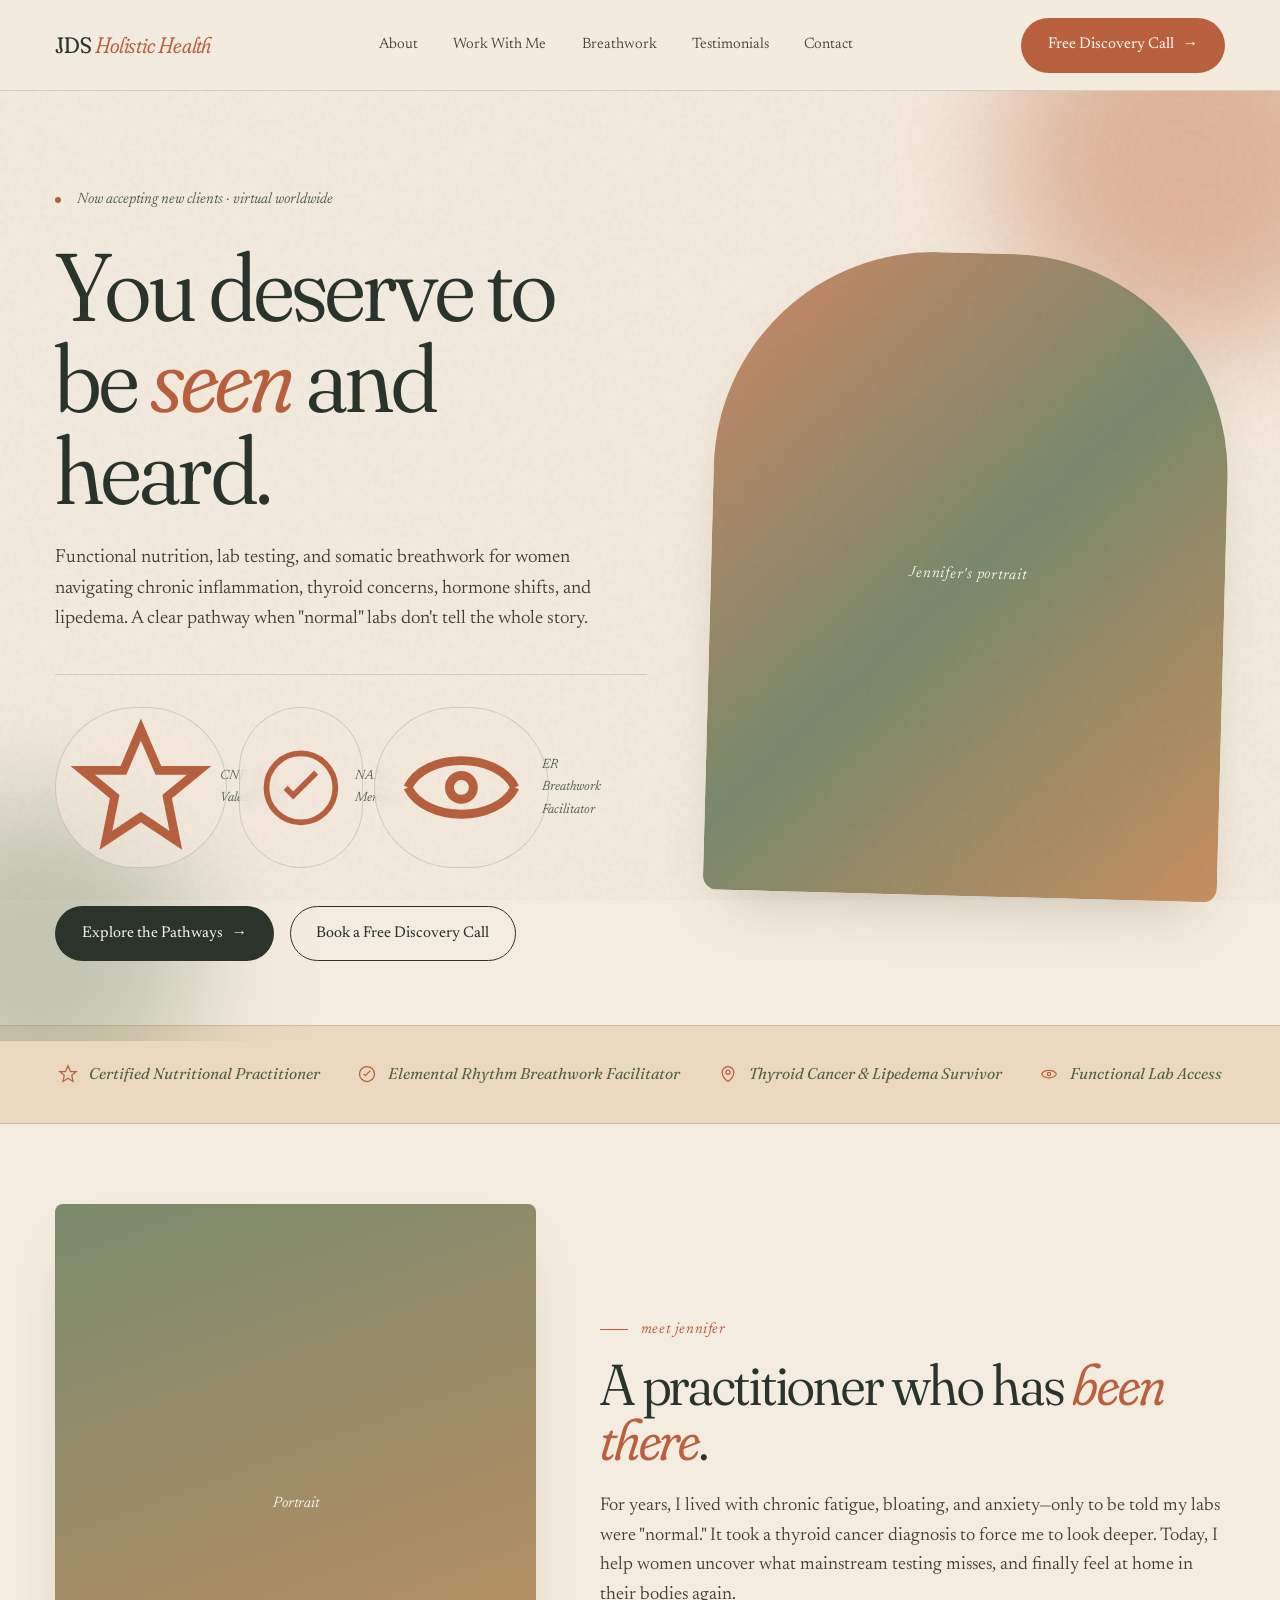
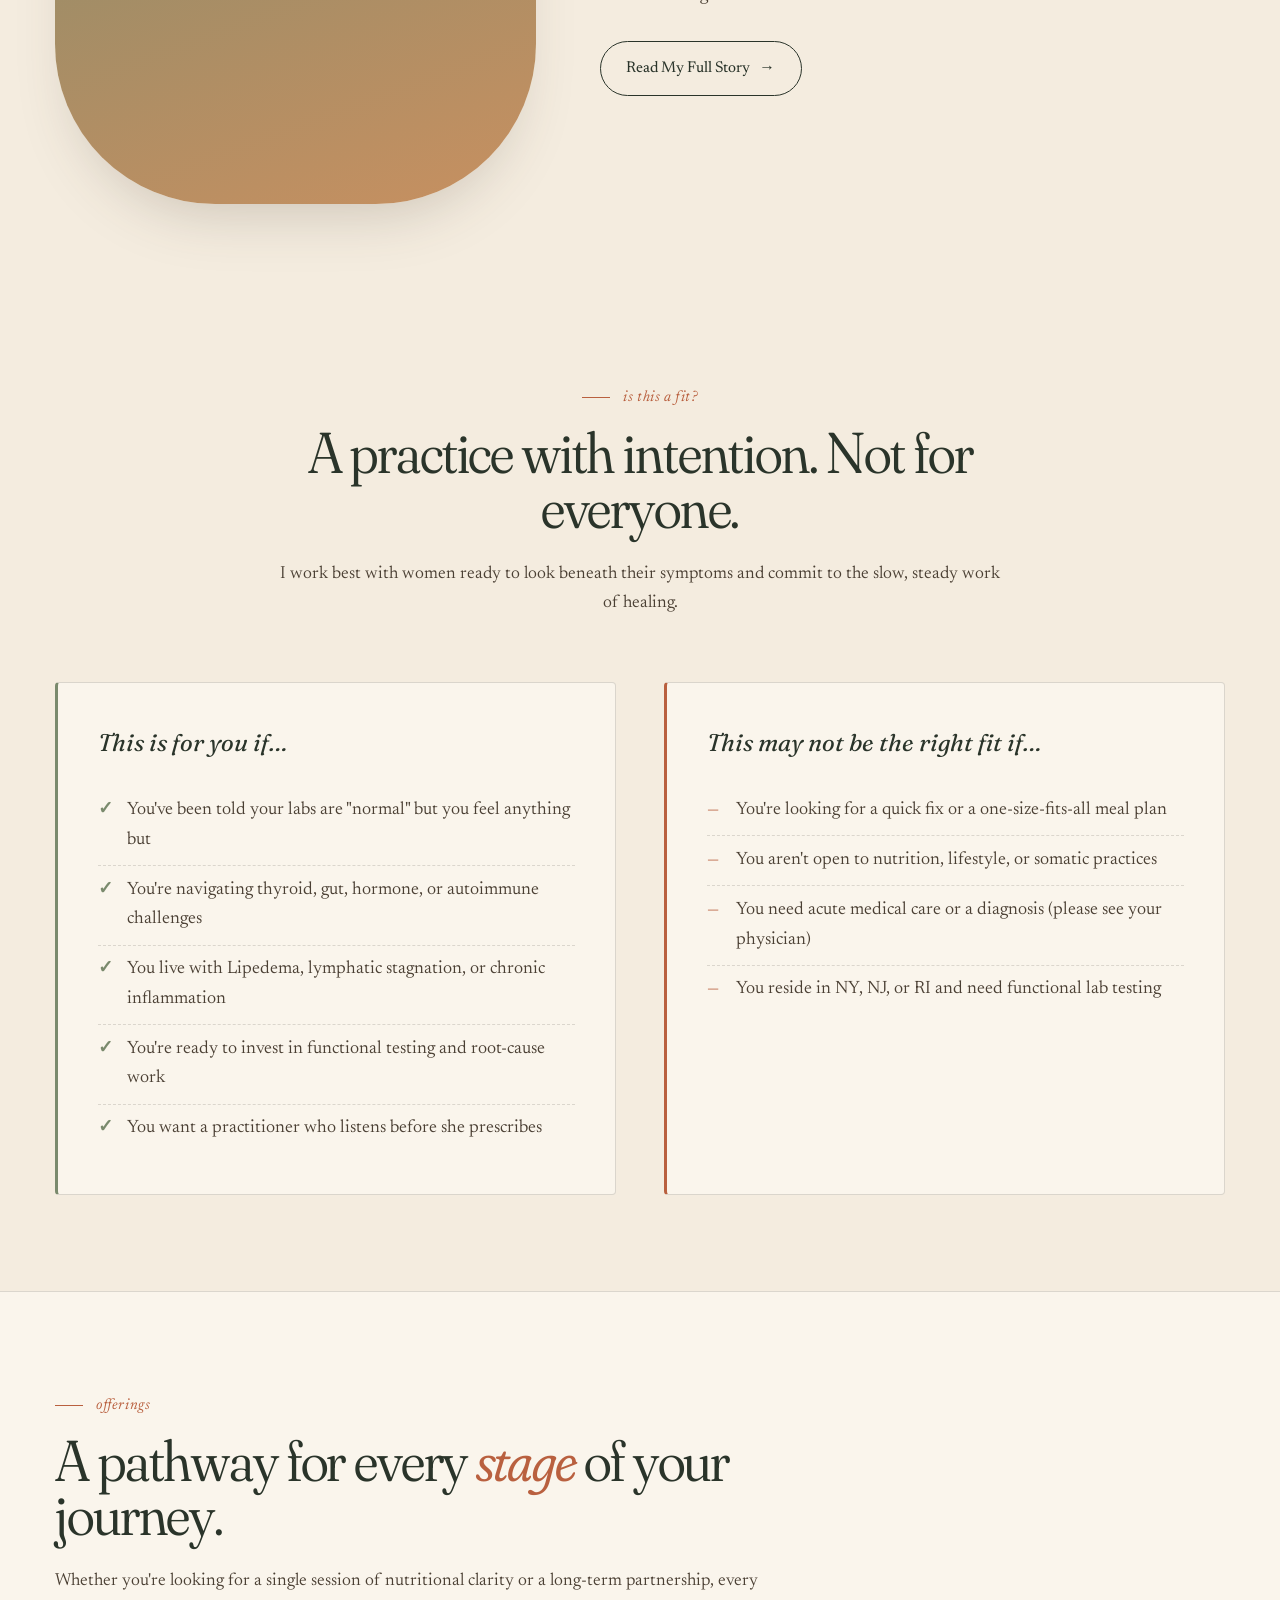
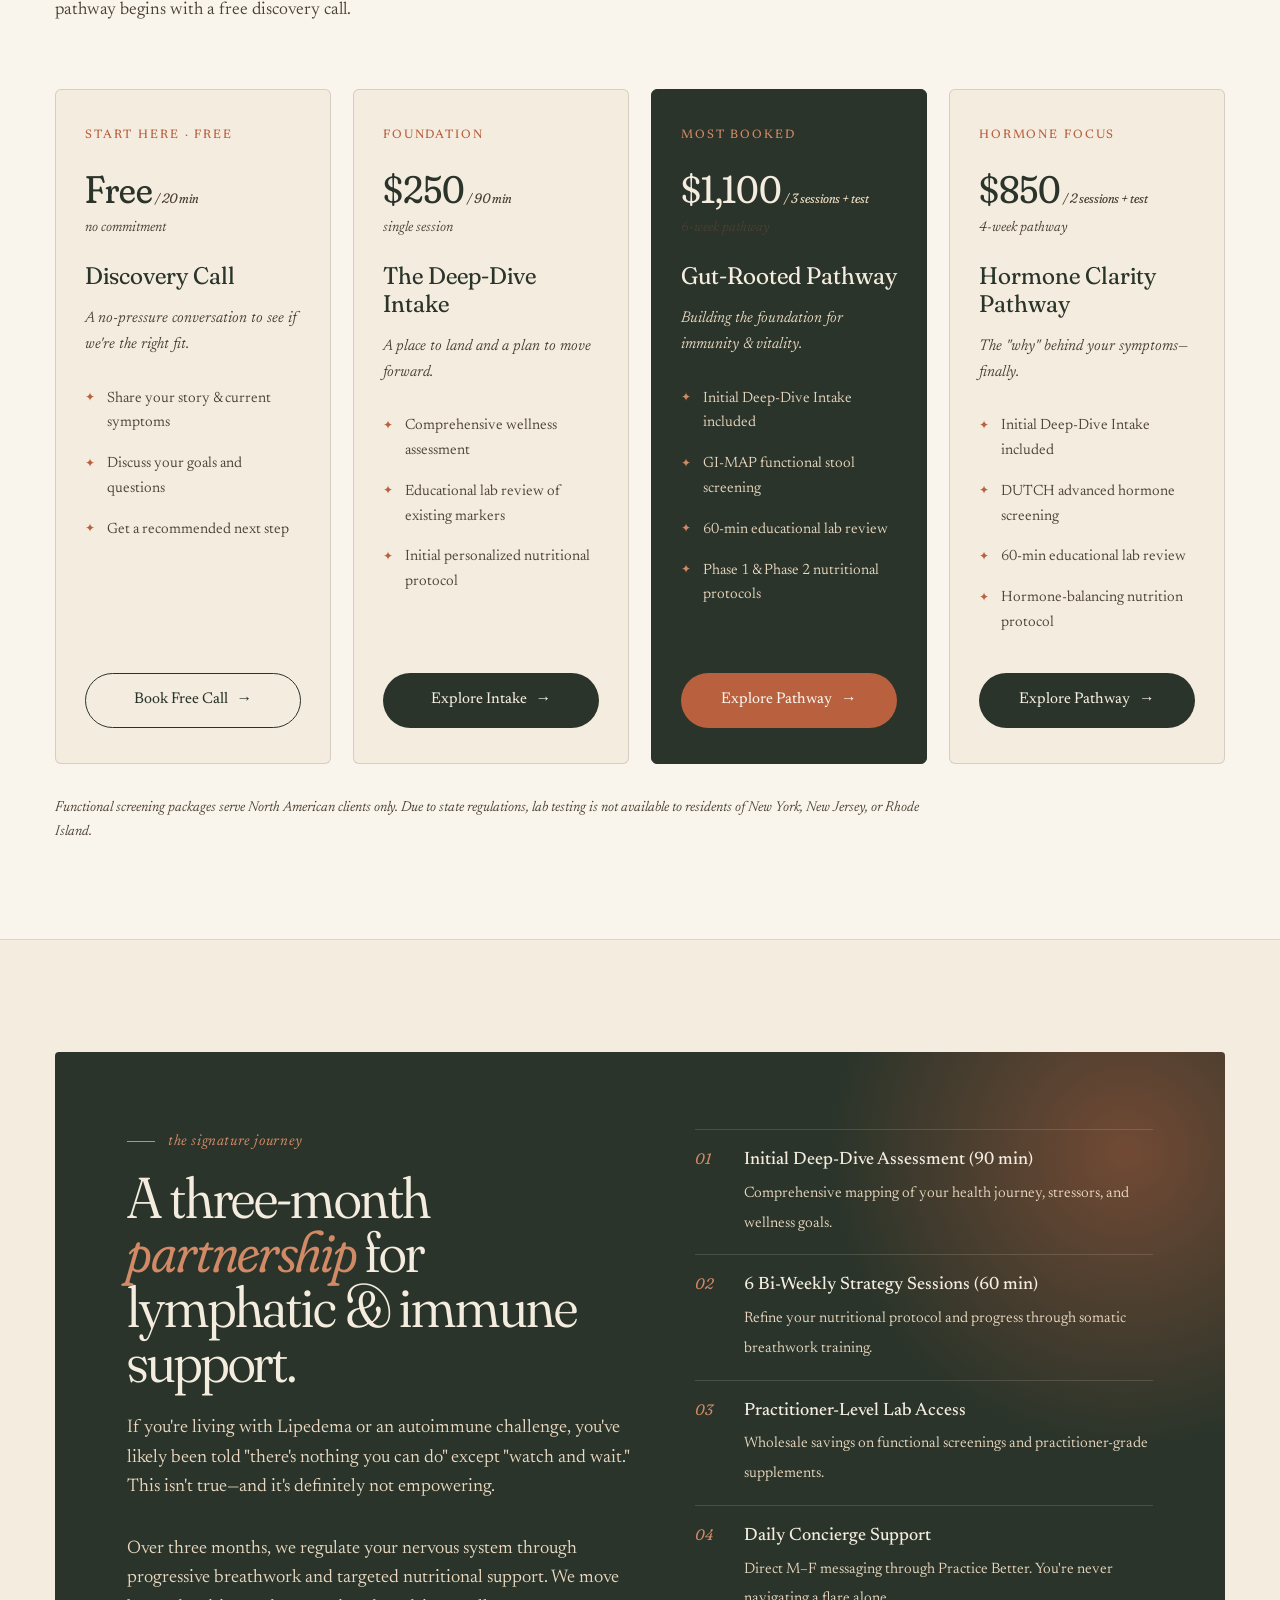
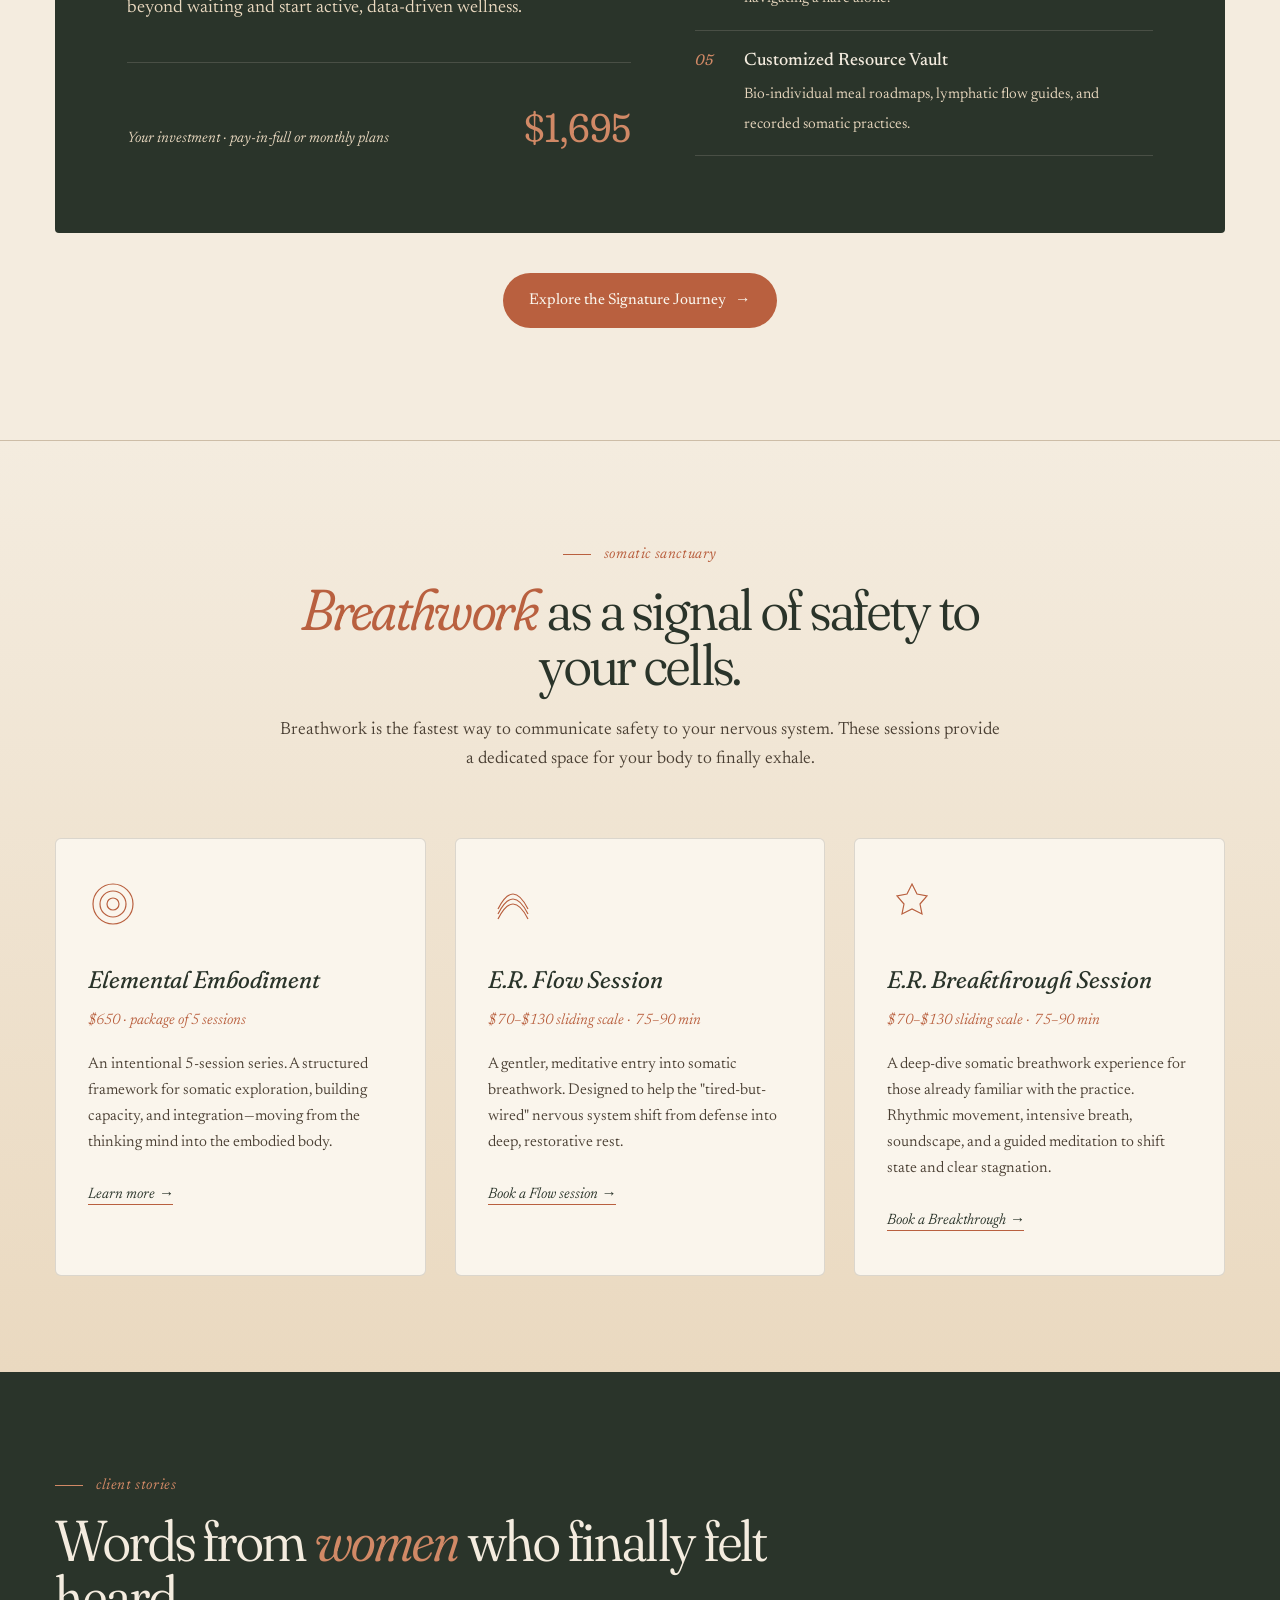
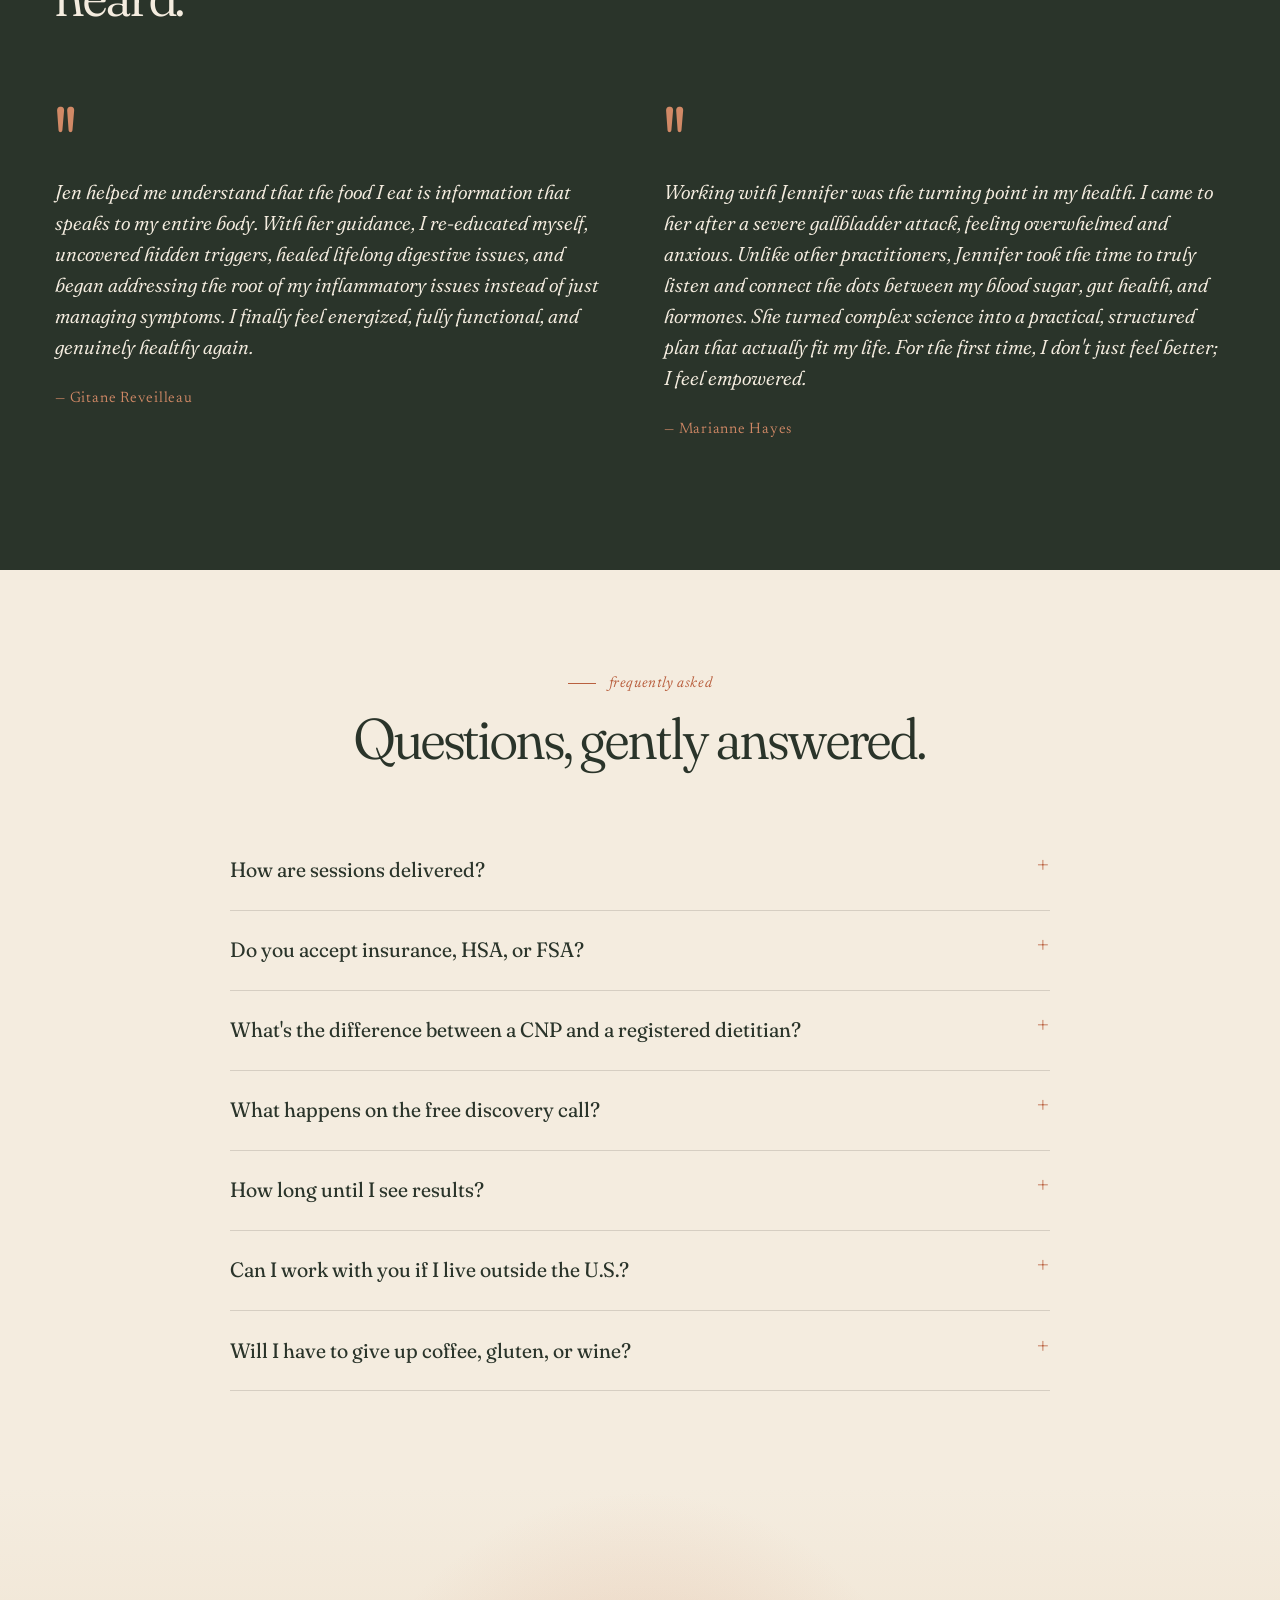
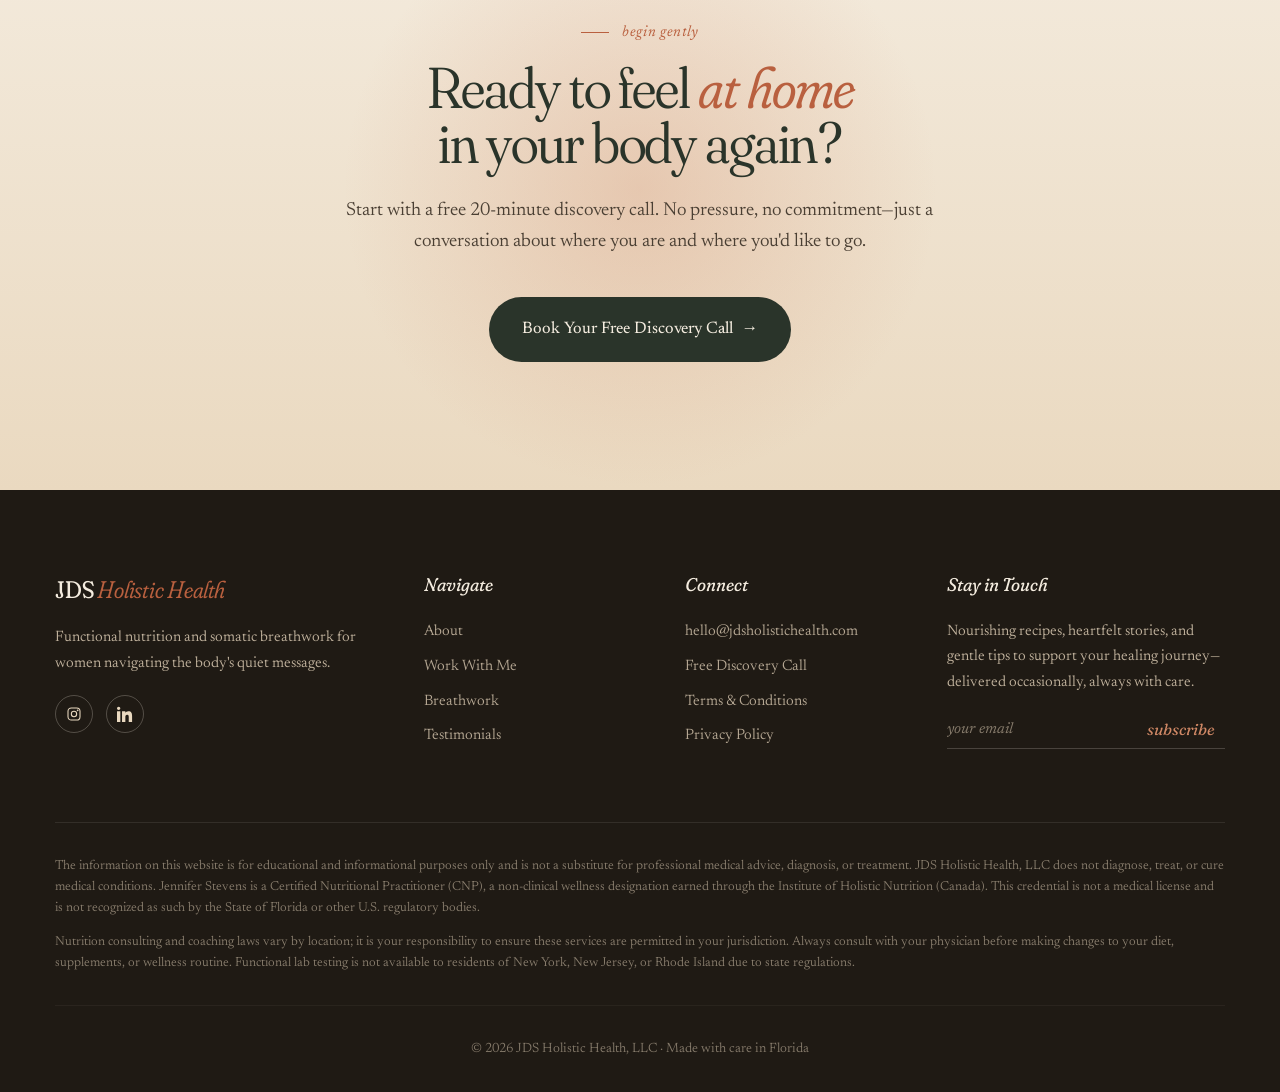
==== commit 4dd32b84: "Add files via upload" ====
--- a/index.html
+++ b/index.html
@@ -6,30 +6,24 @@
   <title>JDS Holistic Health — Functional Nutrition & Somatic Breathwork for Women</title>
   <meta name="description" content="Functional nutrition, lab testing, and somatic breathwork for women with thyroid, gut, hormone, and inflammatory concerns. Virtual consultations with Jennifer Stevens, CNP." />
 
-  <!-- Open Graph -->
   <meta property="og:title" content="JDS Holistic Health — Functional Nutrition & Somatic Breathwork" />
   <meta property="og:description" content="Functional nutrition, lab testing, and somatic breathwork for women navigating thyroid, gut, hormone, and inflammatory concerns." />
   <meta property="og:type" content="website" />
   <meta property="og:url" content="https://jdsholistichealth.com/" />
   <meta property="og:image" content="https://jdsholistichealth.com/assets/images/og-image.jpg" />
 
-  <!-- Twitter -->
   <meta name="twitter:card" content="summary_large_image" />
   <meta name="twitter:title" content="JDS Holistic Health" />
   <meta name="twitter:description" content="Functional nutrition and somatic breathwork for women." />
 
-  <!-- Favicon -->
   <link rel="icon" type="image/svg+xml" href="assets/images/favicon.svg" />
 
-  <!-- Fonts -->
   <link rel="preconnect" href="https://fonts.googleapis.com" />
   <link rel="preconnect" href="https://fonts.gstatic.com" crossorigin />
   <link href="https://fonts.googleapis.com/css2?family=Fraunces:ital,opsz,wght,SOFT@0,9..144,300..900,0..100;1,9..144,300..900,0..100&family=Newsreader:ital,opsz,wght@0,6..72,200..800;1,6..72,200..800&display=swap" rel="stylesheet" />
 
-  <!-- Styles -->
   <link rel="stylesheet" href="css/styles.css" />
 
-  <!-- Schema.org -->
   <script type="application/ld+json">
   {
     "@context": "https://schema.org",
@@ -52,12 +46,12 @@
   <!-- ============ NAVIGATION ============ -->
   <nav class="site-nav">
     <div class="nav-inner">
-      <a href="#" class="logo">JDS <em>Holistic Health</em></a>
+      <a href="index.html" class="logo">JDS <em>Holistic Health</em></a>
       <ul class="nav-links">
-        <li><a href="#about">About</a></li>
+        <li><a href="about.html">About</a></li>
         <li><a href="#pathways">Work With Me</a></li>
         <li><a href="#breathwork">Breathwork</a></li>
-        <li><a href="#faq">FAQ</a></li>
+        <li><a href="#testimonials">Testimonials</a></li>
         <li><a href="#contact">Contact</a></li>
       </ul>
       <a href="#cta" class="btn btn-clay">Free Discovery Call <span class="arrow">→</span></a>
@@ -81,13 +75,28 @@
           <p class="hero-subhead">
             Functional nutrition, lab testing, and somatic breathwork for women navigating chronic inflammation, thyroid concerns, hormone shifts, and lipedema. A clear pathway when "normal" labs don't tell the whole story.
           </p>
+
+          <div class="cred-strip" aria-label="Practitioner credentials">
+            <span class="cred-pill">
+              <svg viewBox="0 0 24 24" fill="none" stroke="currentColor" stroke-width="1.5" aria-hidden="true"><path d="M12 2l3 7h7l-5.5 4.5L18 21l-6-4-6 4 1.5-7.5L2 9h7z"/></svg>
+              CNP · IHN Valedictorian
+            </span>
+            <span class="cred-pill">
+              <svg viewBox="0 0 24 24" fill="none" stroke="currentColor" stroke-width="1.5" aria-hidden="true"><circle cx="12" cy="12" r="9"/><path d="M8 12l2 2 6-6"/></svg>
+              NANP Member
+            </span>
+            <span class="cred-pill">
+              <svg viewBox="0 0 24 24" fill="none" stroke="currentColor" stroke-width="1.5" aria-hidden="true"><path d="M3 12c3-6 15-6 18 0M3 12c3 6 15 6 18 0"/><circle cx="12" cy="12" r="2"/></svg>
+              ER Breathwork Facilitator
+            </span>
+          </div>
+
           <div class="hero-ctas">
             <a href="#pathways" class="btn btn-primary">Explore the Pathways <span class="arrow">→</span></a>
             <a href="#cta" class="btn btn-ghost">Book a Free Discovery Call</a>
           </div>
         </div>
         <div class="hero-image-frame">
-          <!-- Replace ::after content in CSS or add real img tag here -->
           <!-- <img src="assets/images/jennifer-portrait.jpg" alt="Jennifer Stevens, Certified Nutritional Practitioner" /> -->
         </div>
       </div>
@@ -103,7 +112,7 @@
       </div>
       <div class="trust-item">
         <svg width="20" height="20" viewBox="0 0 24 24" fill="none" stroke="currentColor" stroke-width="1.5" aria-hidden="true"><circle cx="12" cy="12" r="9"/><path d="M8 12l2 2 6-6"/></svg>
-        Elemental Rhythm Breathwork Coach
+        Elemental Rhythm Breathwork Facilitator
       </div>
       <div class="trust-item">
         <svg width="20" height="20" viewBox="0 0 24 24" fill="none" stroke="currentColor" stroke-width="1.5" aria-hidden="true"><path d="M12 21s-7-4.5-7-11a7 7 0 0114 0c0 6.5-7 11-7 11z"/><circle cx="12" cy="10" r="2.5"/></svg>
@@ -116,21 +125,18 @@
     </div>
   </div>
 
-  <!-- ============ ABOUT ============ -->
-  <section class="about" id="about">
-    <div class="container">
-      <div class="about-grid">
-        <div class="about-image-frame">
+  <!-- ============ ABOUT TEASER ============ -->
+  <section class="about-teaser">
+    <div class="container">
+      <div class="about-teaser-grid">
+        <div class="about-teaser-image">
           <!-- <img src="assets/images/jennifer-about.jpg" alt="Jennifer Stevens in her practice" /> -->
         </div>
         <div>
-          <div class="eyebrow">Welcome</div>
-          <h2 class="display">Hi, I'm <span class="display-ital">Jennifer</span>.</h2>
-          <p>For years, I lived with chronic fatigue, bloating, and anxiety—only to be told my labs were "normal."</p>
-          <p>It took a thyroid cancer diagnosis in 2019 to finally force me to look deeper, where I discovered underlying gut and hormonal imbalances that traditional tests had missed. In 2025, a Lipedema diagnosis provided the final piece of my puzzle, linking years of physical frustration and inflammation.</p>
-          <p>Today, as a Certified Nutritional Practitioner and Elemental Rhythm Breathwork Coach, I use my lived experience and functional training to help you move beyond the "doctor-to-doctor" cycle—and finally feel at home in your body again.</p>
-          <p class="signature">— Jen</p>
-          <a href="#" class="btn btn-ghost mt-2">Read My Full Story <span class="arrow">→</span></a>
+          <div class="eyebrow">Meet Jennifer</div>
+          <h2 class="display">A practitioner who has <span class="display-ital">been there</span>.</h2>
+          <p>For years, I lived with chronic fatigue, bloating, and anxiety—only to be told my labs were "normal." It took a thyroid cancer diagnosis to force me to look deeper. Today, I help women uncover what mainstream testing misses, and finally feel at home in their bodies again.</p>
+          <a href="about.html" class="btn btn-ghost mt-2">Read My Full Story <span class="arrow">→</span></a>
         </div>
       </div>
     </div>
@@ -179,7 +185,7 @@
 
       <div class="pathway-grid">
 
-        <div class="pathway-card">
+        <a href="#cta" class="pathway-card pathway-link">
           <div class="pathway-tag">Start Here · Free</div>
           <div class="price">Free<span class="price-unit"> / 20 min</span></div>
           <div class="duration">no commitment</div>
@@ -190,10 +196,10 @@
             <li>Discuss your goals and questions</li>
             <li>Get a recommended next step</li>
           </ul>
-          <a href="#" class="btn btn-ghost">Book Free Call</a>
-        </div>
-
-        <div class="pathway-card">
+          <span class="btn btn-ghost">Book Free Call <span class="arrow">→</span></span>
+        </a>
+
+        <a href="deep-dive-intake.html" class="pathway-card pathway-link">
           <div class="pathway-tag">Foundation</div>
           <div class="price">$250<span class="price-unit"> / 90 min</span></div>
           <div class="duration">single session</div>
@@ -204,10 +210,10 @@
             <li>Educational lab review of existing markers</li>
             <li>Initial personalized nutritional protocol</li>
           </ul>
-          <a href="#" class="btn btn-primary">Book Your Intake</a>
-        </div>
-
-        <div class="pathway-card featured">
+          <span class="btn btn-primary">Explore Intake <span class="arrow">→</span></span>
+        </a>
+
+        <a href="gut-rooted-pathway.html" class="pathway-card pathway-link featured">
           <div class="pathway-tag">Most Booked</div>
           <div class="price">$1,100<span class="price-unit"> / 3 sessions + test</span></div>
           <div class="duration">6-week pathway</div>
@@ -219,10 +225,10 @@
             <li>60-min educational lab review</li>
             <li>Phase 1 & Phase 2 nutritional protocols</li>
           </ul>
-          <a href="#" class="btn btn-clay">Get Started</a>
-        </div>
-
-        <div class="pathway-card">
+          <span class="btn btn-clay">Explore Pathway <span class="arrow">→</span></span>
+        </a>
+
+        <a href="hormone-clarity-pathway.html" class="pathway-card pathway-link">
           <div class="pathway-tag">Hormone Focus</div>
           <div class="price">$850<span class="price-unit"> / 2 sessions + test</span></div>
           <div class="duration">4-week pathway</div>
@@ -234,8 +240,8 @@
             <li>60-min educational lab review</li>
             <li>Hormone-balancing nutrition protocol</li>
           </ul>
-          <a href="#" class="btn btn-primary">Get Started</a>
-        </div>
+          <span class="btn btn-primary">Explore Pathway <span class="arrow">→</span></span>
+        </a>
 
       </div>
       <p class="pathways-footnote">
@@ -297,7 +303,7 @@
         </ul>
       </div>
       <div class="signature-cta">
-        <a href="#" class="btn btn-clay">Apply for the Signature Journey <span class="arrow">→</span></a>
+        <a href="signature-journey.html" class="btn btn-clay">Explore the Signature Journey <span class="arrow">→</span></a>
       </div>
     </div>
   </section>
@@ -307,12 +313,12 @@
     <div class="container">
       <div class="section-header center">
         <div class="eyebrow">Somatic Sanctuary</div>
-        <h2 class="display">Signals of <span class="display-ital">safety</span> for your cells.</h2>
+        <h2 class="display"><span class="display-ital">Breathwork</span> as a signal of safety to your cells.</h2>
         <p>Breathwork is the fastest way to communicate safety to your nervous system. These sessions provide a dedicated space for your body to finally exhale.</p>
       </div>
       <div class="breathwork-grid">
 
-        <div class="breath-card">
+        <a href="elemental-embodiment.html" class="breath-card breath-link">
           <svg class="breath-icon" viewBox="0 0 50 50" fill="none" stroke="currentColor" stroke-width="1.2" aria-hidden="true">
             <circle cx="25" cy="25" r="20"/>
             <circle cx="25" cy="25" r="13"/>
@@ -321,10 +327,10 @@
           <h3>Elemental Embodiment</h3>
           <div class="price">$650 · package of 5 sessions</div>
           <p>An intentional 5-session series. A structured framework for somatic exploration, building capacity, and integration—moving from the thinking mind into the embodied body.</p>
-          <a href="#" class="text-link">Learn more →</a>
-        </div>
-
-        <div class="breath-card">
+          <span class="text-link">Learn more →</span>
+        </a>
+
+        <a href="er-flow.html" class="breath-card breath-link">
           <svg class="breath-icon" viewBox="0 0 50 50" fill="none" stroke="currentColor" stroke-width="1.2" aria-hidden="true">
             <path d="M10 30c5-10 10-15 15-15s10 5 15 15"/>
             <path d="M10 35c5-10 10-15 15-15s10 5 15 15"/>
@@ -332,26 +338,26 @@
           </svg>
           <h3>E.R. Flow Session</h3>
           <div class="price">$70–$130 sliding scale · 75–90 min</div>
-          <p>A gentler, meditative entry into somatic work. Designed to help the "tired-but-wired" nervous system shift from defense into deep, restorative rest.</p>
-          <a href="#" class="text-link">Book a Flow session →</a>
-        </div>
-
-        <div class="breath-card">
+          <p>A gentler, meditative entry into somatic breathwork. Designed to help the "tired-but-wired" nervous system shift from defense into deep, restorative rest.</p>
+          <span class="text-link">Book a Flow session →</span>
+        </a>
+
+        <a href="er-breakthrough.html" class="breath-card breath-link">
           <svg class="breath-icon" viewBox="0 0 50 50" fill="none" stroke="currentColor" stroke-width="1.2" aria-hidden="true">
             <path d="M25 5l5 10 10 2-7 8 2 10-10-5-10 5 2-10-7-8 10-2z"/>
           </svg>
           <h3>E.R. Breakthrough Session</h3>
           <div class="price">$70–$130 sliding scale · 75–90 min</div>
-          <p>A deep-dive somatic experience for those already familiar with breathwork. Rhythmic movement, intensive breath, soundscape, and a guided meditation to shift state and clear stagnation.</p>
-          <a href="#" class="text-link">Book a Breakthrough →</a>
-        </div>
+          <p>A deep-dive somatic breathwork experience for those already familiar with the practice. Rhythmic movement, intensive breath, soundscape, and a guided meditation to shift state and clear stagnation.</p>
+          <span class="text-link">Book a Breakthrough →</span>
+        </a>
 
       </div>
     </div>
   </section>
 
   <!-- ============ TESTIMONIALS ============ -->
-  <section class="testimonials">
+  <section class="testimonials" id="testimonials">
     <div class="container">
       <div class="section-header">
         <div class="eyebrow eyebrow-light">Client Stories</div>
@@ -427,7 +433,7 @@
     <div class="container">
       <div class="footer-grid">
         <div>
-          <a href="#" class="logo">JDS <em>Holistic Health</em></a>
+          <a href="index.html" class="logo">JDS <em>Holistic Health</em></a>
           <p>Functional nutrition and somatic breathwork for women navigating the body's quiet messages.</p>
           <div class="social">
             <a href="https://www.instagram.com/jdsholistichealth" aria-label="Instagram">
@@ -447,10 +453,10 @@
         <div>
           <h4>Navigate</h4>
           <ul>
-            <li><a href="#about">About</a></li>
+            <li><a href="about.html">About</a></li>
             <li><a href="#pathways">Work With Me</a></li>
             <li><a href="#breathwork">Breathwork</a></li>
-            <li><a href="#faq">FAQ</a></li>
+            <li><a href="#testimonials">Testimonials</a></li>
           </ul>
         </div>
         <div>
--- a/css/styles.css
+++ b/css/styles.css
@@ -1081,3 +1081,463 @@
   outline-offset: 3px;
   border-radius: 4px;
 }
+
+/* ==========================================================================
+   ADDITIONS — Multi-page support, credential badges, offering pages
+   ========================================================================== */
+
+/* ============ CREDENTIAL BADGES — HERO STRIP ============ */
+.cred-strip {
+  display: flex;
+  flex-wrap: wrap;
+  gap: 0.7rem;
+  margin-top: 2.5rem;
+  padding-top: 2rem;
+  border-top: 1px solid var(--line);
+  max-width: 36em;
+}
+.cred-pill {
+  display: inline-flex;
+  align-items: center;
+  gap: 0.55rem;
+  padding: 0.5rem 0.95rem;
+  border-radius: 999px;
+  background: rgba(244, 236, 223, 0.65);
+  border: 1px solid var(--line);
+  font-family: 'Newsreader', serif;
+  font-size: 0.85rem;
+  color: var(--sage-deep);
+  font-style: italic;
+  backdrop-filter: blur(8px);
+  -webkit-backdrop-filter: blur(8px);
+}
+.cred-pill svg {
+  color: var(--clay);
+  flex-shrink: 0;
+}
+.cred-pill strong {
+  font-weight: 500;
+  font-style: normal;
+  color: var(--forest);
+}
+
+/* ============ CREDENTIAL BADGES — ABOUT PAGE SEALS ============ */
+.cred-grid {
+  display: grid;
+  grid-template-columns: repeat(4, 1fr);
+  gap: 1.5rem;
+  margin-top: 3rem;
+}
+.cred-seal {
+  background: var(--cream);
+  border: 1px solid var(--line);
+  border-radius: 6px;
+  padding: 2rem 1.4rem;
+  text-align: center;
+  transition: all 0.4s cubic-bezier(0.2, 0.8, 0.2, 1);
+  position: relative;
+}
+.cred-seal:hover {
+  transform: translateY(-4px);
+  box-shadow: var(--shadow-warm);
+  border-color: var(--clay-soft);
+}
+.cred-seal-icon {
+  width: 64px;
+  height: 64px;
+  margin: 0 auto 1.2rem;
+  color: var(--clay);
+  display: flex;
+  align-items: center;
+  justify-content: center;
+  position: relative;
+}
+.cred-seal-icon::before {
+  content: "";
+  position: absolute;
+  inset: 0;
+  border: 1px dashed var(--clay-soft);
+  border-radius: 50%;
+  opacity: 0.6;
+}
+.cred-seal h4 {
+  font-family: 'Fraunces', serif;
+  font-style: italic;
+  font-weight: 400;
+  font-size: 1.1rem;
+  color: var(--forest);
+  margin-bottom: 0.4rem;
+  font-variation-settings: "opsz" 72, "SOFT" 80;
+}
+.cred-seal .cred-meta {
+  font-size: 0.8rem;
+  color: var(--clay);
+  letter-spacing: 0.1em;
+  text-transform: uppercase;
+  margin-bottom: 0.8rem;
+}
+.cred-seal p {
+  font-size: 0.92rem;
+  color: var(--ink-soft);
+  line-height: 1.5;
+  margin: 0;
+}
+
+/* ============ PAGE HERO (interior pages) ============ */
+.page-hero {
+  padding: 5rem 0 4rem;
+  position: relative;
+  overflow: hidden;
+  background: var(--cream-light);
+  border-bottom: 1px solid var(--line);
+}
+.page-hero .blob-1 {
+  width: 320px;
+  height: 320px;
+  top: -150px;
+  right: -80px;
+  opacity: 0.4;
+}
+.page-hero-inner {
+  display: grid;
+  grid-template-columns: 1.4fr 1fr;
+  gap: 4rem;
+  align-items: center;
+}
+.page-hero-inner.center {
+  grid-template-columns: 1fr;
+  text-align: center;
+  max-width: 800px;
+  margin: 0 auto;
+}
+.page-hero h1 {
+  font-size: clamp(2.5rem, 5vw, 4.5rem);
+}
+.page-hero p.lead {
+  margin-top: 1.8rem;
+  font-size: 1.18rem;
+  color: var(--ink-soft);
+  max-width: 36em;
+  line-height: 1.6;
+}
+.page-hero-inner.center p.lead {
+  margin-left: auto;
+  margin-right: auto;
+}
+
+.breadcrumb {
+  display: flex;
+  gap: 0.6rem;
+  align-items: center;
+  margin-bottom: 1.8rem;
+  font-size: 0.88rem;
+  color: var(--ink-soft);
+  font-style: italic;
+}
+.breadcrumb a { color: var(--clay); }
+.breadcrumb a:hover { color: var(--forest); }
+.breadcrumb .sep { opacity: 0.5; }
+
+/* ============ OFFERING PAGE — META BAR ============ */
+.offering-meta {
+  display: flex;
+  flex-wrap: wrap;
+  gap: 2.5rem;
+  padding: 2rem 0;
+  border-top: 1px solid var(--line);
+  border-bottom: 1px solid var(--line);
+  margin-top: 2.5rem;
+}
+.offering-meta .meta-item {
+  display: flex;
+  flex-direction: column;
+  gap: 0.3rem;
+}
+.offering-meta .meta-label {
+  font-size: 0.78rem;
+  text-transform: uppercase;
+  letter-spacing: 0.15em;
+  color: var(--clay);
+}
+.offering-meta .meta-value {
+  font-family: 'Fraunces', serif;
+  font-size: 1.4rem;
+  color: var(--forest);
+  font-variation-settings: "opsz" 72, "SOFT" 60;
+}
+
+/* ============ OFFERING — TWO COLUMN CONTENT ============ */
+.offering-body {
+  display: grid;
+  grid-template-columns: 1.6fr 1fr;
+  gap: 5rem;
+  align-items: start;
+}
+.offering-prose h2 {
+  margin-top: 2.5rem;
+  margin-bottom: 1.2rem;
+}
+.offering-prose h2:first-child { margin-top: 0; }
+.offering-prose p {
+  margin-bottom: 1.2rem;
+  font-size: 1.08rem;
+  color: var(--ink-soft);
+}
+
+.offering-sidebar {
+  position: sticky;
+  top: 100px;
+  background: var(--forest);
+  color: var(--cream);
+  padding: 2.5rem 2rem;
+  border-radius: 6px;
+}
+.offering-sidebar h3 {
+  font-family: 'Fraunces', serif;
+  font-style: italic;
+  font-weight: 400;
+  font-size: 1.4rem;
+  color: var(--cream);
+  margin-bottom: 1.2rem;
+  font-variation-settings: "opsz" 72, "SOFT" 80;
+}
+.offering-sidebar ul {
+  list-style: none;
+  margin-bottom: 1.8rem;
+}
+.offering-sidebar li {
+  padding: 0.65rem 0 0.65rem 1.6rem;
+  position: relative;
+  font-size: 0.95rem;
+  color: var(--cream-deep);
+  border-bottom: 1px solid rgba(244, 236, 223, 0.1);
+}
+.offering-sidebar li:last-child { border-bottom: none; }
+.offering-sidebar li::before {
+  content: "✦";
+  position: absolute;
+  left: 0;
+  color: var(--clay-soft);
+  top: 0.7rem;
+  font-size: 0.75rem;
+}
+.offering-sidebar .btn {
+  width: 100%;
+  justify-content: center;
+}
+
+/* ============ PROCESS STEPS ============ */
+.process-grid {
+  display: grid;
+  grid-template-columns: repeat(3, 1fr);
+  gap: 2rem;
+  margin-top: 3rem;
+}
+.process-step {
+  position: relative;
+  padding: 1rem 0;
+}
+.process-step .step-num {
+  font-family: 'Fraunces', serif;
+  font-style: italic;
+  font-size: 3.5rem;
+  color: var(--clay-soft);
+  font-variation-settings: "opsz" 144, "SOFT" 100;
+  line-height: 1;
+  margin-bottom: 1rem;
+  display: block;
+}
+.process-step h4 {
+  font-family: 'Fraunces', serif;
+  font-weight: 400;
+  font-size: 1.4rem;
+  color: var(--forest);
+  margin-bottom: 0.6rem;
+  font-variation-settings: "opsz" 72, "SOFT" 60;
+}
+.process-step p {
+  color: var(--ink-soft);
+  font-size: 1rem;
+  margin: 0;
+}
+
+/* ============ TESTIMONIAL PLACEHOLDER ============ */
+.testimonial-placeholder {
+  border: 1.5px dashed var(--clay-soft);
+  border-radius: 6px;
+  padding: 2rem;
+  background: rgba(217, 137, 102, 0.05);
+  text-align: center;
+  color: var(--ink-soft);
+  font-style: italic;
+  font-size: 0.95rem;
+}
+.testimonial-placeholder strong {
+  display: block;
+  color: var(--clay);
+  font-weight: 500;
+  margin-bottom: 0.5rem;
+  font-style: normal;
+  text-transform: uppercase;
+  letter-spacing: 0.1em;
+  font-size: 0.78rem;
+}
+
+/* ============ RELATED OFFERINGS ============ */
+.related-grid {
+  display: grid;
+  grid-template-columns: repeat(3, 1fr);
+  gap: 1.4rem;
+  margin-top: 3rem;
+}
+.related-card {
+  background: var(--cream-light);
+  padding: 2rem 1.6rem;
+  border-radius: 6px;
+  border: 1px solid var(--line);
+  transition: all 0.3s ease;
+  display: block;
+}
+.related-card:hover {
+  transform: translateY(-4px);
+  box-shadow: var(--shadow-warm);
+  border-color: var(--clay-soft);
+}
+.related-card .related-tag {
+  font-size: 0.78rem;
+  text-transform: uppercase;
+  letter-spacing: 0.15em;
+  color: var(--clay);
+  margin-bottom: 0.8rem;
+}
+.related-card h4 {
+  font-family: 'Fraunces', serif;
+  font-weight: 400;
+  font-style: italic;
+  font-size: 1.3rem;
+  color: var(--forest);
+  margin-bottom: 0.5rem;
+  font-variation-settings: "opsz" 72, "SOFT" 60;
+}
+.related-card p {
+  font-size: 0.95rem;
+  color: var(--ink-soft);
+  margin-bottom: 1rem;
+}
+.related-card .related-link {
+  font-style: italic;
+  color: var(--clay);
+  font-size: 0.92rem;
+}
+
+/* ============ ABOUT PAGE — CREDENTIAL DETAIL ============ */
+.cred-detail {
+  background: var(--cream-light);
+  border-top: 1px solid var(--line);
+  border-bottom: 1px solid var(--line);
+}
+.cred-detail-content {
+  max-width: 720px;
+  margin: 3rem auto 0;
+}
+.cred-detail-content p {
+  margin-bottom: 1.2rem;
+  color: var(--ink-soft);
+  font-size: 1.05rem;
+}
+.cred-detail-content p strong {
+  color: var(--forest);
+  font-weight: 500;
+}
+.cred-detail-content .cred-callout {
+  border-left: 3px solid var(--clay);
+  padding: 0.5rem 0 0.5rem 1.5rem;
+  margin: 2rem 0;
+  font-style: italic;
+  color: var(--forest);
+  font-family: 'Fraunces', serif;
+  font-size: 1.2rem;
+  font-variation-settings: "opsz" 72, "SOFT" 60;
+}
+
+/* ============ ABOUT TEASER (homepage) ============ */
+.about-teaser {
+  padding: 5rem 0;
+}
+.about-teaser-grid {
+  display: grid;
+  grid-template-columns: 1fr 1.3fr;
+  gap: 4rem;
+  align-items: center;
+}
+.about-teaser-image {
+  aspect-ratio: 4/5;
+  background: linear-gradient(160deg, var(--sage), var(--ochre));
+  border-radius: 8px 8px 160px 160px;
+  position: relative;
+  overflow: hidden;
+  box-shadow: var(--shadow-warm);
+}
+.about-teaser-image::after {
+  content: "Portrait";
+  position: absolute;
+  inset: 0;
+  display: flex;
+  align-items: center;
+  justify-content: center;
+  font-family: 'Newsreader', serif;
+  font-style: italic;
+  color: var(--cream-light);
+  font-size: 0.95rem;
+}
+.about-teaser p {
+  margin-top: 1.5rem;
+  font-size: 1.15rem;
+  color: var(--ink-soft);
+  line-height: 1.6;
+}
+
+/* ============ RESPONSIVE (additions) ============ */
+@media (max-width: 960px) {
+  .cred-grid { grid-template-columns: repeat(2, 1fr); }
+  .page-hero-inner { grid-template-columns: 1fr; gap: 2.5rem; }
+  .offering-body { grid-template-columns: 1fr; gap: 3rem; }
+  .offering-sidebar { position: static; }
+  .process-grid { grid-template-columns: 1fr; gap: 1.5rem; }
+  .related-grid { grid-template-columns: 1fr; }
+  .about-teaser-grid { grid-template-columns: 1fr; gap: 2rem; }
+}
+@media (max-width: 600px) {
+  .cred-grid { grid-template-columns: 1fr; }
+  .offering-meta { gap: 1.5rem; }
+  .offering-meta .meta-item { flex-basis: 100%; }
+}
+
+/* ============ ANCHOR CARDS (entire card clickable) ============ */
+.pathway-link,
+.breath-link {
+  text-decoration: none;
+  color: inherit;
+  cursor: pointer;
+}
+.pathway-link:hover h3,
+.breath-link:hover h3 {
+  color: var(--clay);
+}
+.pathway-card.featured.pathway-link:hover h3 {
+  color: var(--clay-soft);
+}
+
+/* The inner "button" inside an anchor card — visual only, not a real button */
+.pathway-link .btn,
+.breath-link .text-link {
+  pointer-events: none;
+}
+
+/* ============ ACTIVE NAV STATE ============ */
+.nav-links a.active {
+  color: var(--clay);
+}
+.nav-links a.active::after {
+  width: 100%;
+}
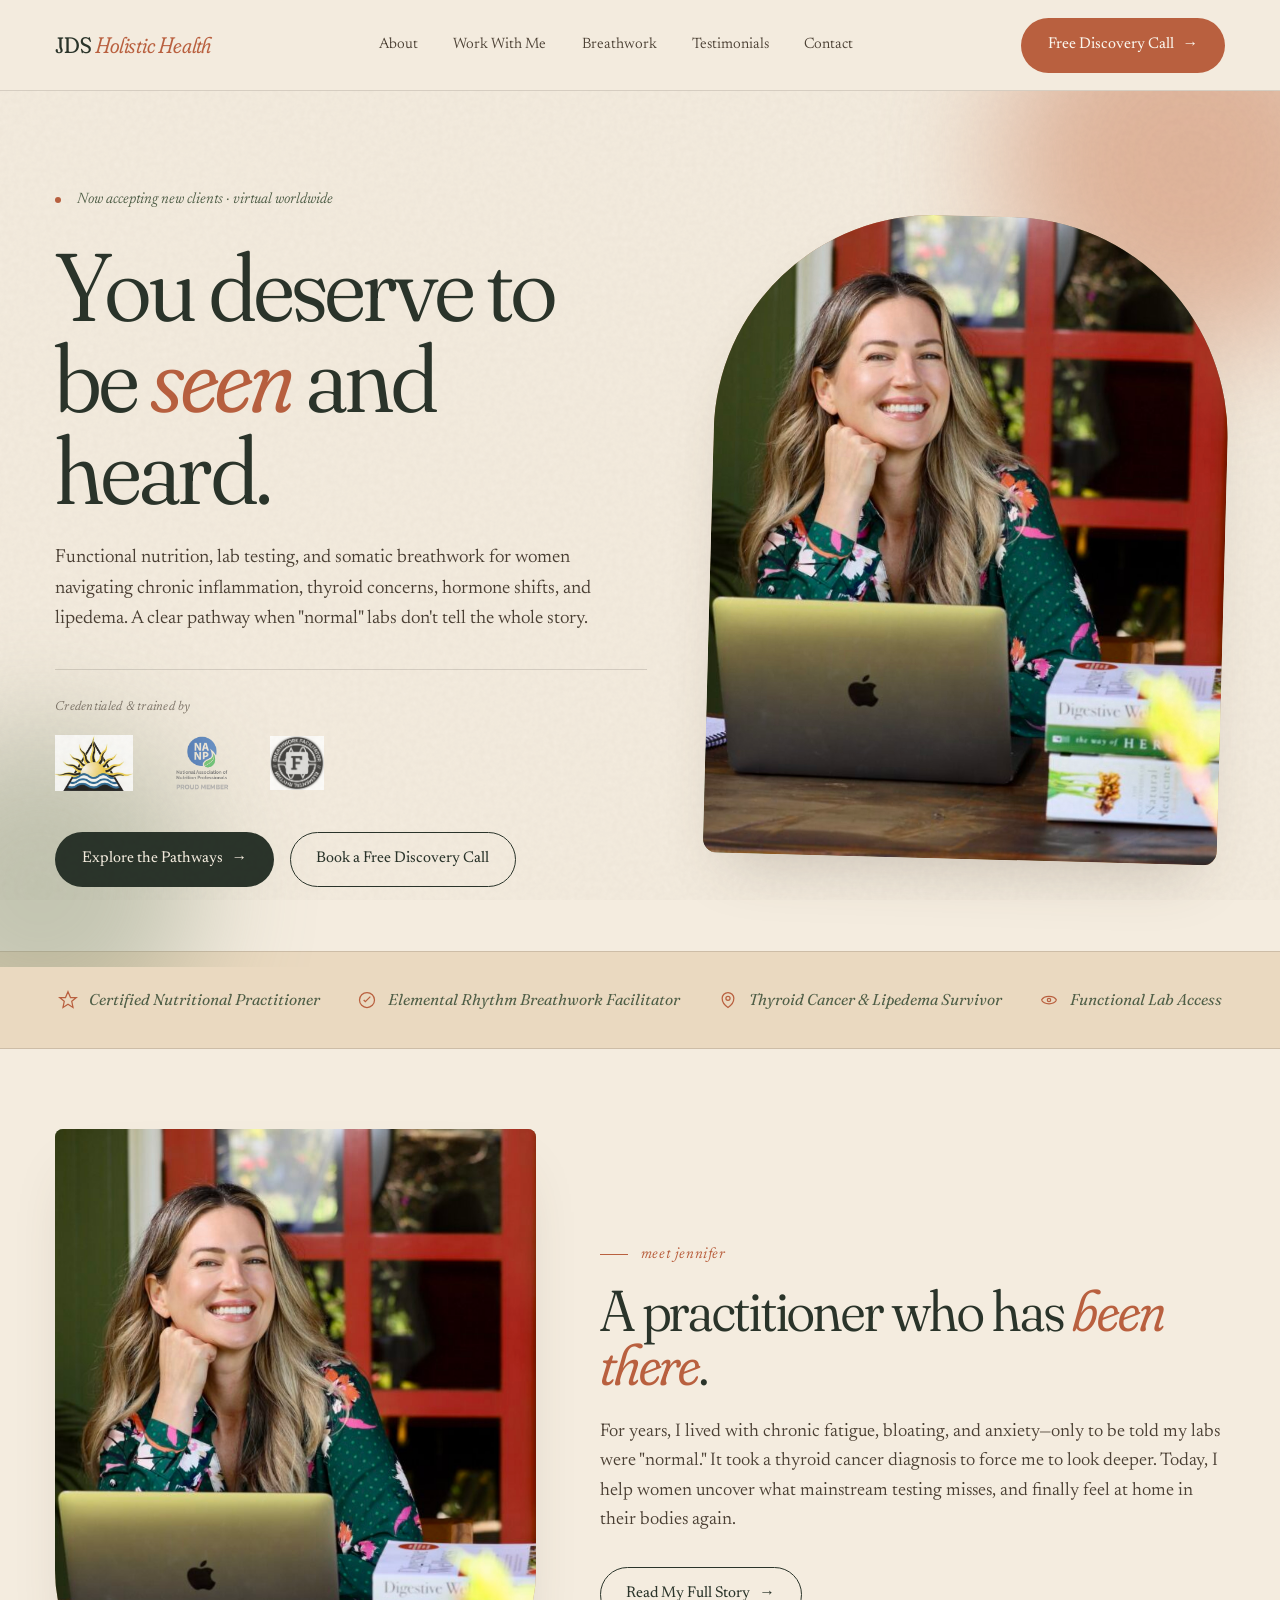
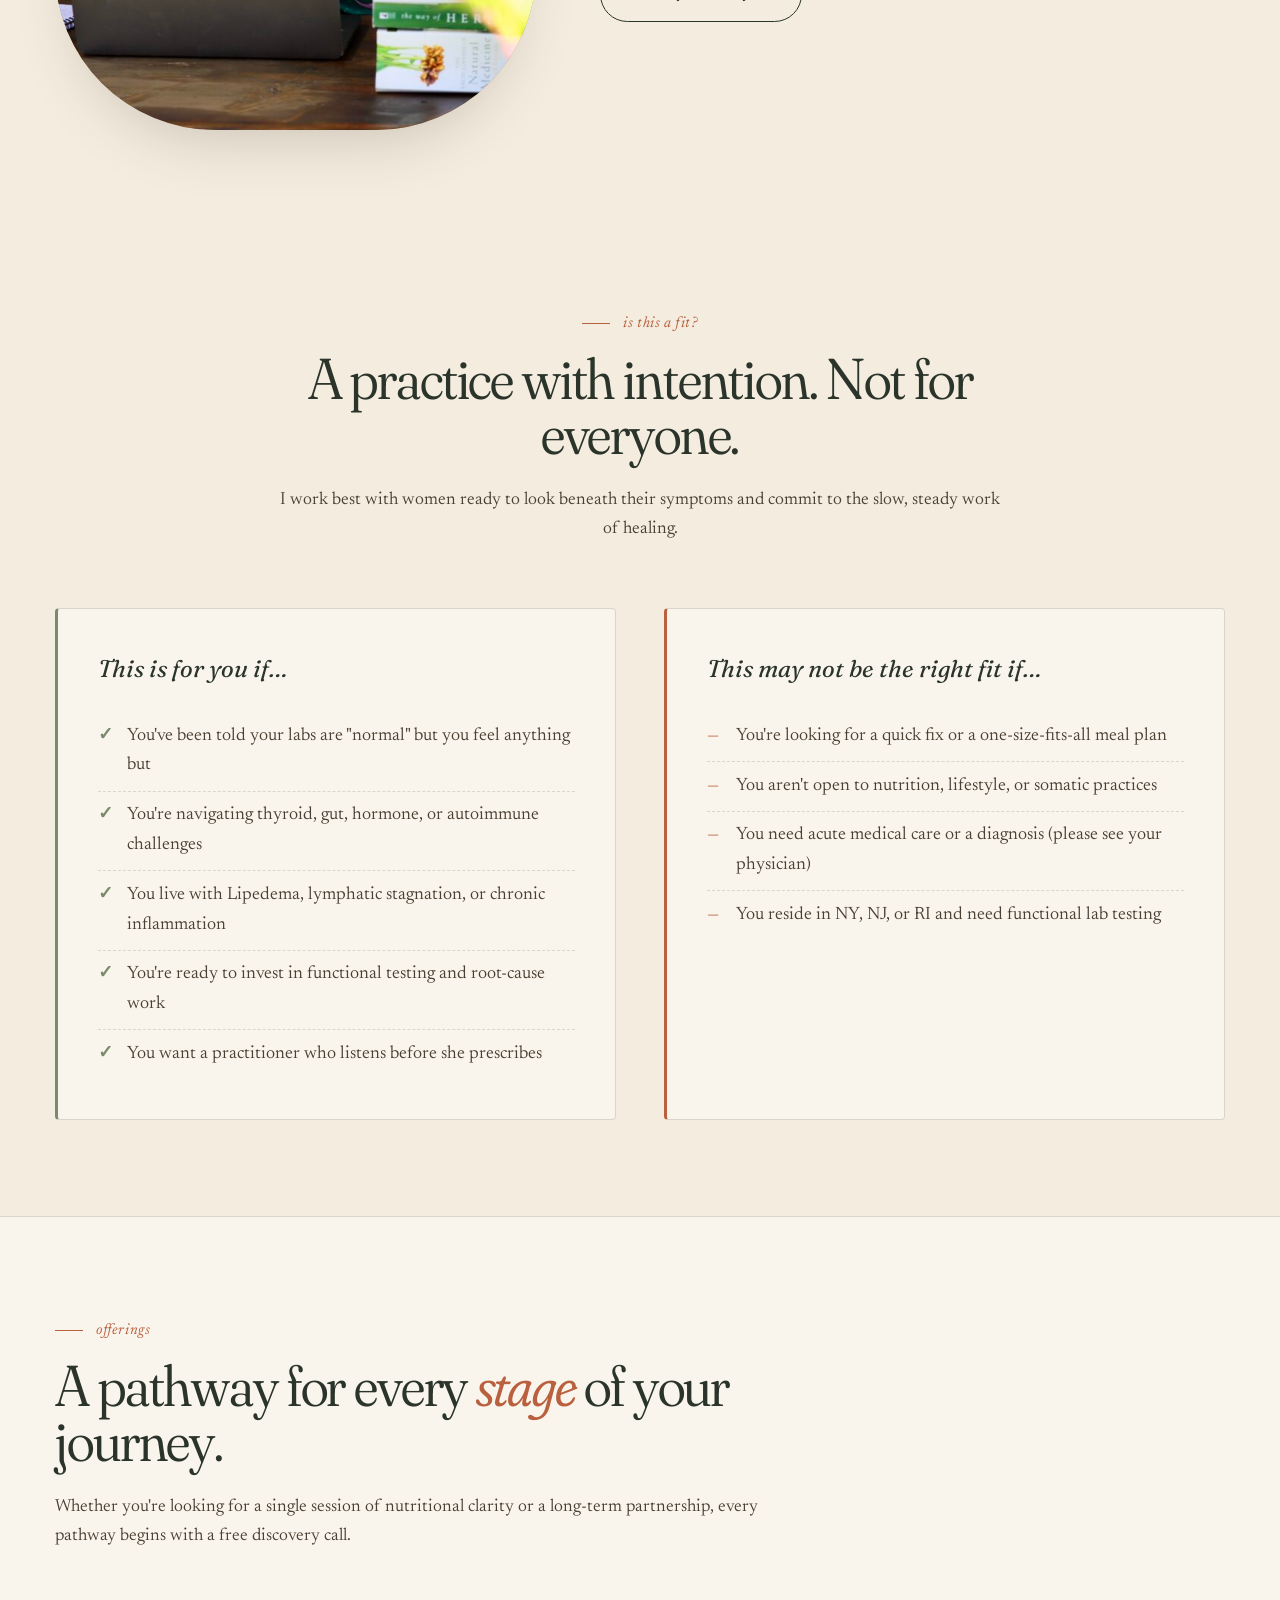
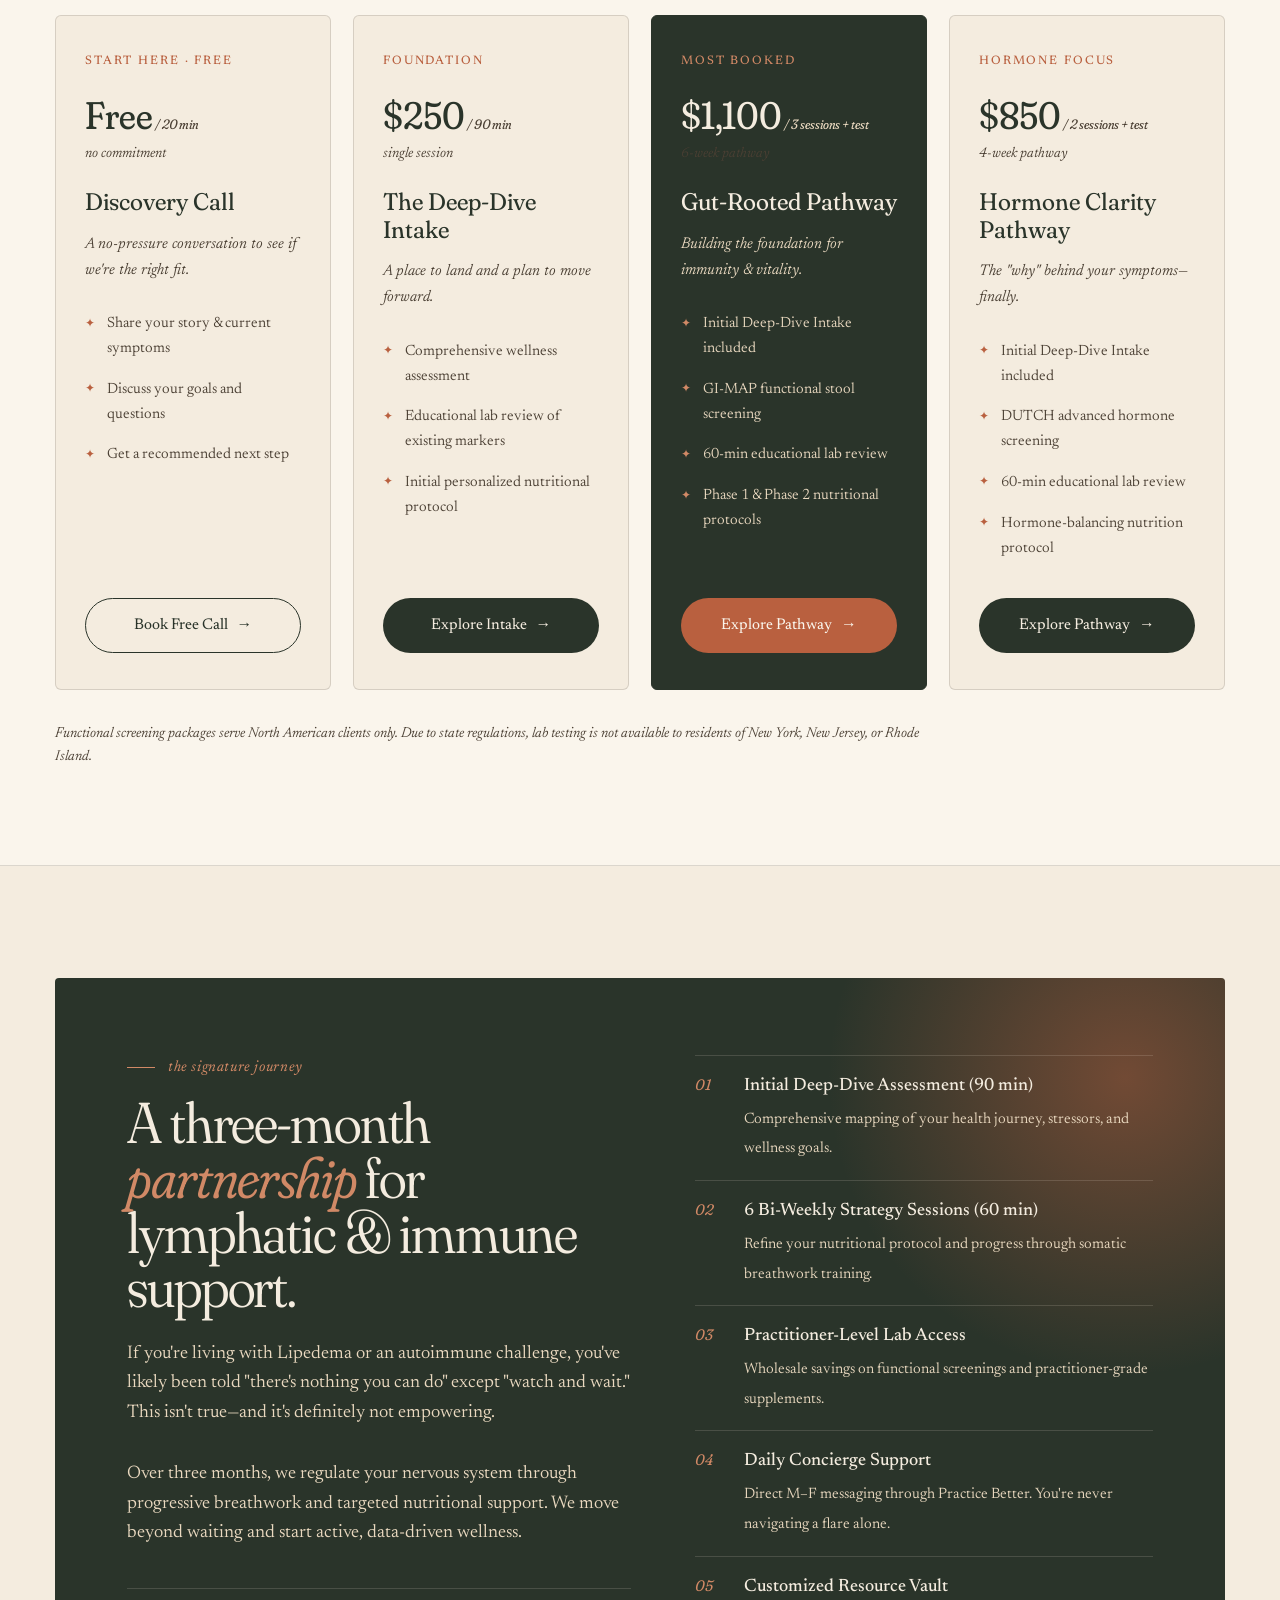
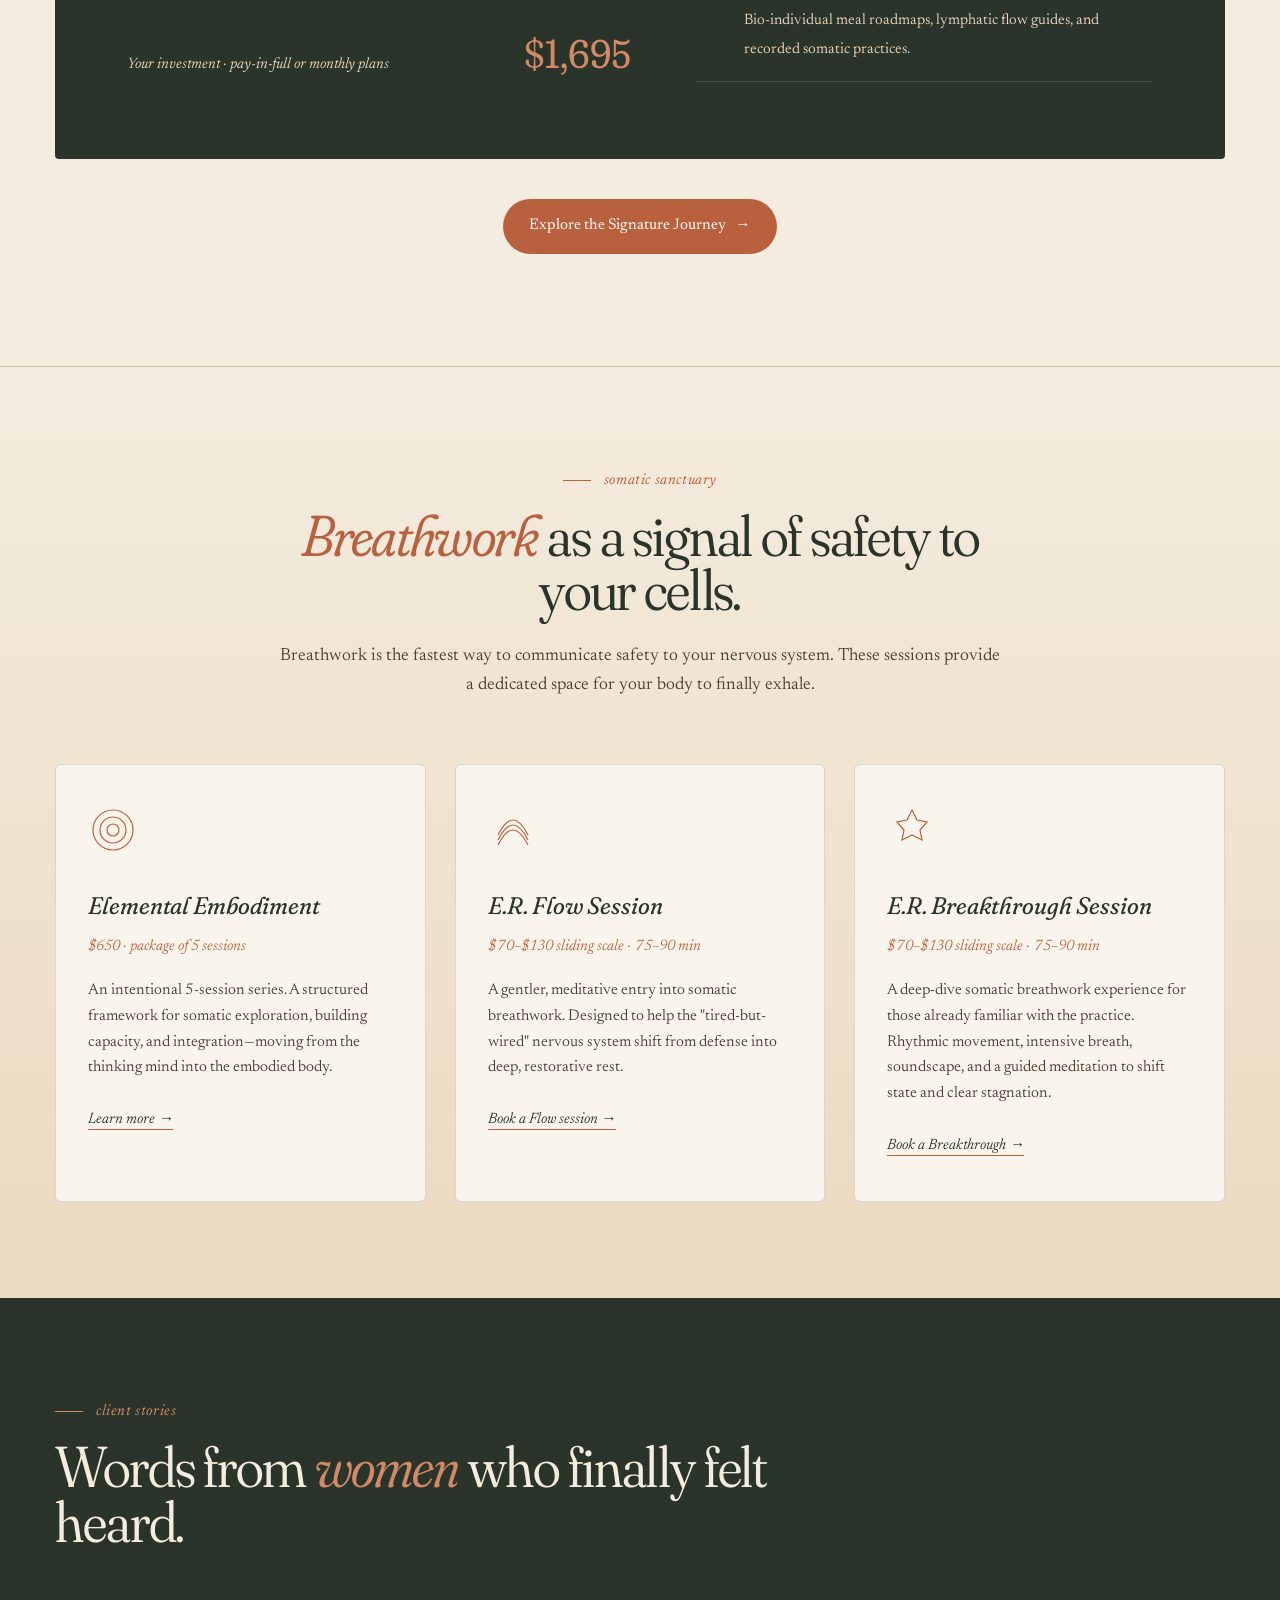
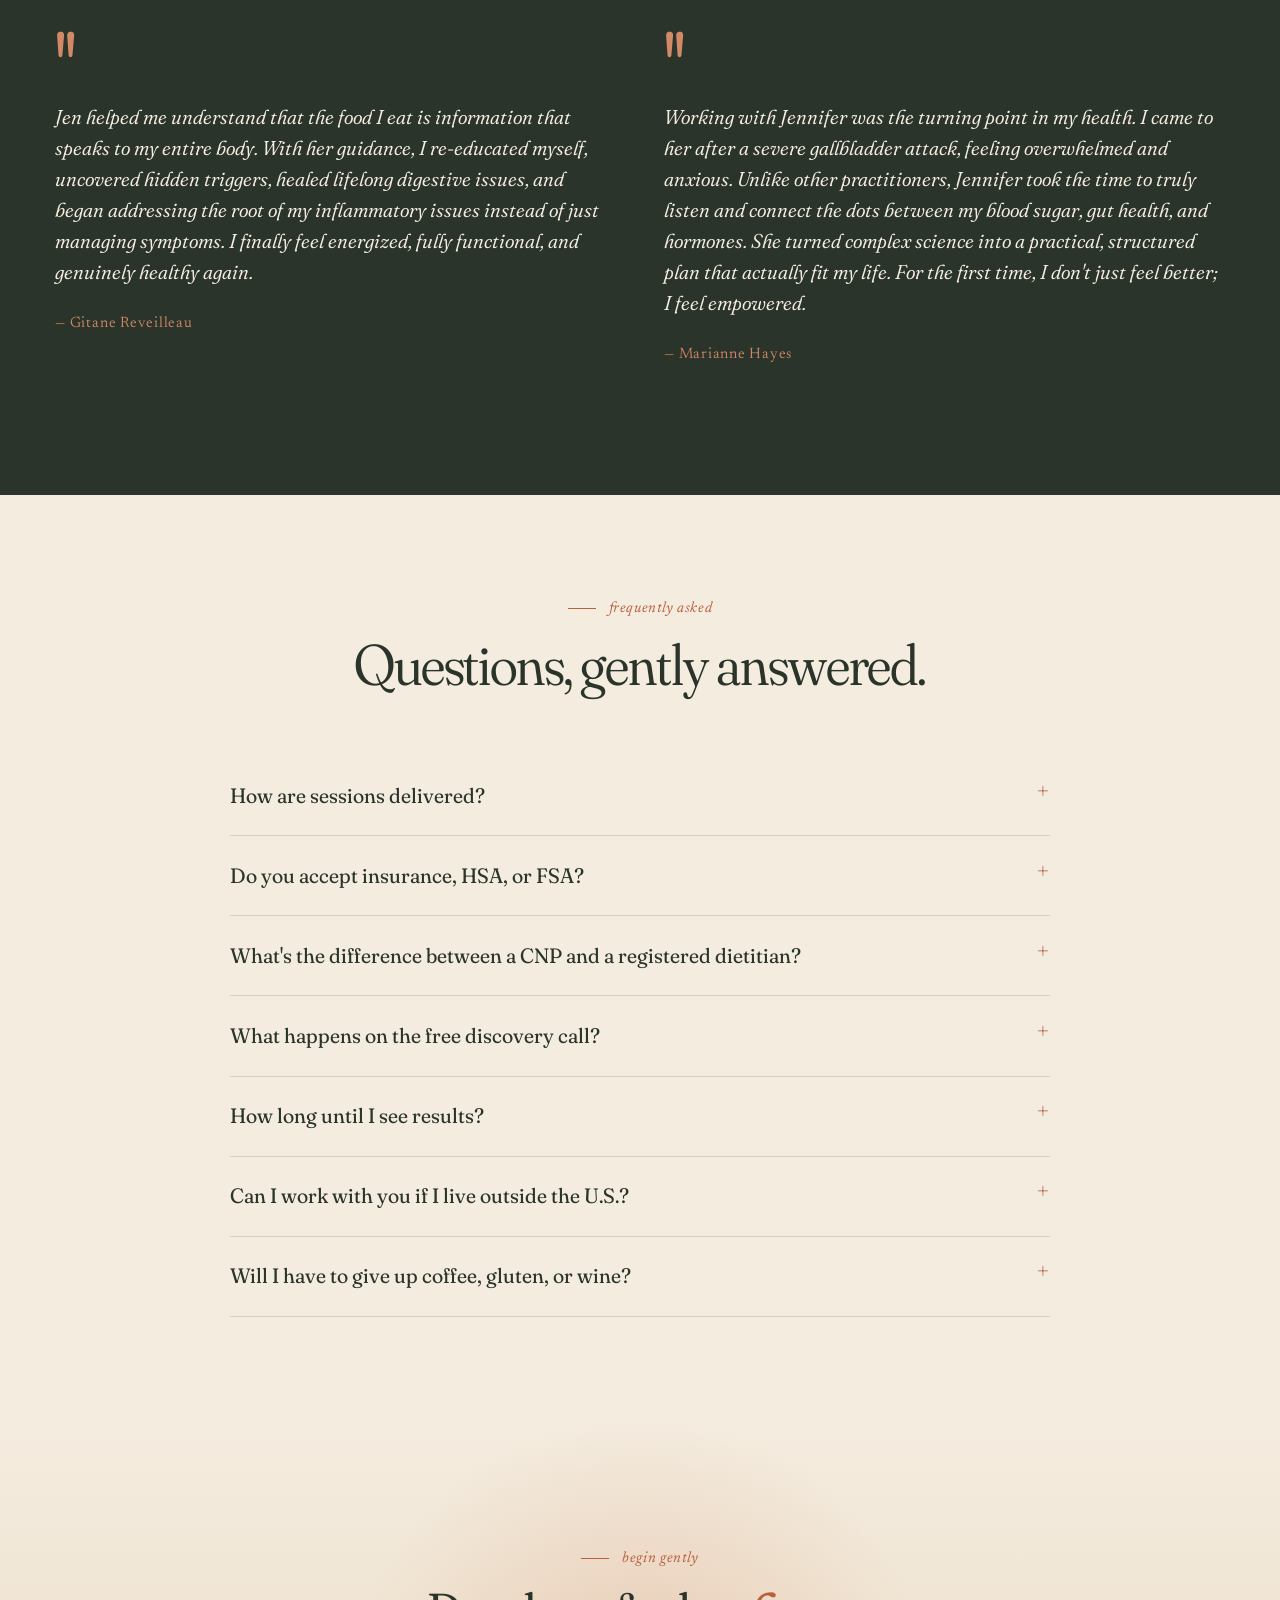
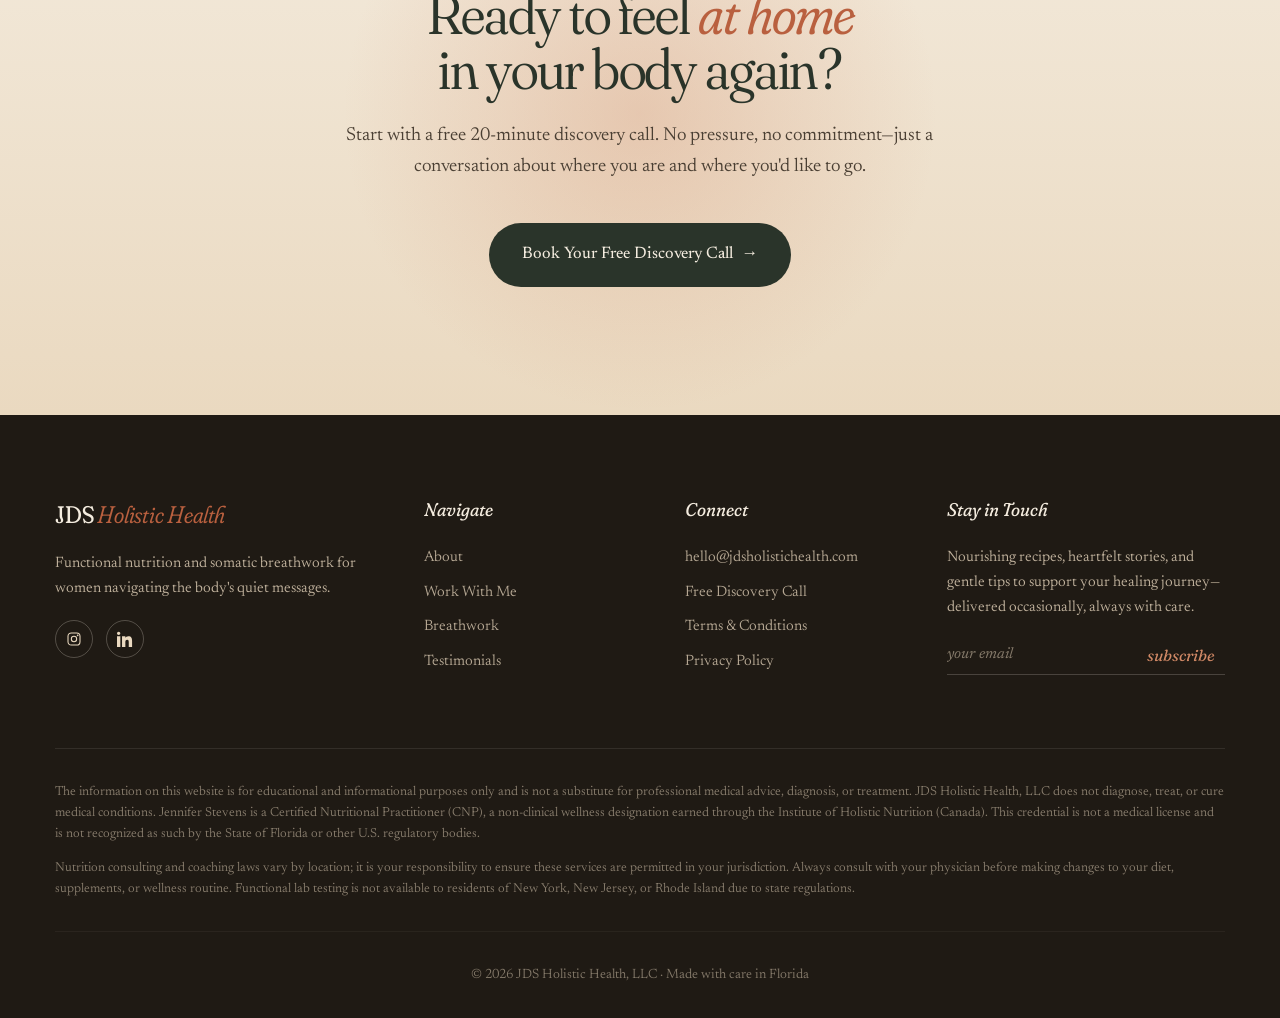
==== commit d0652baa: "Add files via upload" ====
--- a/index.html
+++ b/index.html
@@ -77,18 +77,12 @@
           </p>
 
           <div class="cred-strip" aria-label="Practitioner credentials">
-            <span class="cred-pill">
-              <svg viewBox="0 0 24 24" fill="none" stroke="currentColor" stroke-width="1.5" aria-hidden="true"><path d="M12 2l3 7h7l-5.5 4.5L18 21l-6-4-6 4 1.5-7.5L2 9h7z"/></svg>
-              CNP · IHN Valedictorian
-            </span>
-            <span class="cred-pill">
-              <svg viewBox="0 0 24 24" fill="none" stroke="currentColor" stroke-width="1.5" aria-hidden="true"><circle cx="12" cy="12" r="9"/><path d="M8 12l2 2 6-6"/></svg>
-              NANP Member
-            </span>
-            <span class="cred-pill">
-              <svg viewBox="0 0 24 24" fill="none" stroke="currentColor" stroke-width="1.5" aria-hidden="true"><path d="M3 12c3-6 15-6 18 0M3 12c3 6 15 6 18 0"/><circle cx="12" cy="12" r="2"/></svg>
-              ER Breathwork Facilitator
-            </span>
+            <span class="cred-caption">Credentialed & trained by</span>
+            <div class="cred-logos">
+              <img src="assets/images/ihn-logo.png" alt="Institute of Holistic Nutrition — Certified Nutritional Practitioner, Valedictorian" class="cred-logo cred-logo-ihn" />
+              <img src="assets/images/nanp-logo.webp" alt="National Association of Nutrition Professionals — Proud Member" class="cred-logo cred-logo-nanp" />
+              <img src="assets/images/elemental-rhythm-logo.png" alt="Elemental Rhythm — Certified Breathwork Facilitator" class="cred-logo cred-logo-er" />
+            </div>
           </div>
 
           <div class="hero-ctas">
@@ -97,7 +91,7 @@
           </div>
         </div>
         <div class="hero-image-frame">
-          <!-- <img src="assets/images/jennifer-portrait.jpg" alt="Jennifer Stevens, Certified Nutritional Practitioner" /> -->
+          <img src="assets/images/jennifer-portrait.jpg" alt="Jennifer Stevens, Certified Nutritional Practitioner, smiling at her laptop with reference books beside her" />
         </div>
       </div>
     </div>
@@ -130,7 +124,7 @@
     <div class="container">
       <div class="about-teaser-grid">
         <div class="about-teaser-image">
-          <!-- <img src="assets/images/jennifer-about.jpg" alt="Jennifer Stevens in her practice" /> -->
+          <img src="assets/images/jennifer-portrait.jpg" alt="Jennifer Stevens at her practice" />
         </div>
         <div>
           <div class="eyebrow">Meet Jennifer</div>
--- a/css/styles.css
+++ b/css/styles.css
@@ -1086,40 +1086,43 @@
    ADDITIONS — Multi-page support, credential badges, offering pages
    ========================================================================== */
 
-/* ============ CREDENTIAL BADGES — HERO STRIP ============ */
+/* ============ CREDENTIAL STRIP — HERO ============ */
 .cred-strip {
-  display: flex;
+  margin-top: 2.2rem;
+  padding-top: 1.6rem;
+  border-top: 1px solid var(--line);
+  max-width: 34em;
+}
+.cred-caption {
+  font-family: 'Newsreader', serif;
+  font-style: italic;
+  font-size: 0.82rem;
+  color: var(--ink-soft);
+  opacity: 0.7;
+  letter-spacing: 0.02em;
+  display: block;
+  margin-bottom: 1rem;
+}
+.cred-logos {
+  display: flex;
+  align-items: center;
+  gap: 2.4rem;
   flex-wrap: wrap;
-  gap: 0.7rem;
-  margin-top: 2.5rem;
-  padding-top: 2rem;
-  border-top: 1px solid var(--line);
-  max-width: 36em;
-}
-.cred-pill {
-  display: inline-flex;
-  align-items: center;
-  gap: 0.55rem;
-  padding: 0.5rem 0.95rem;
-  border-radius: 999px;
-  background: rgba(244, 236, 223, 0.65);
-  border: 1px solid var(--line);
-  font-family: 'Newsreader', serif;
-  font-size: 0.85rem;
-  color: var(--sage-deep);
-  font-style: italic;
-  backdrop-filter: blur(8px);
-  -webkit-backdrop-filter: blur(8px);
-}
-.cred-pill svg {
-  color: var(--clay);
-  flex-shrink: 0;
-}
-.cred-pill strong {
-  font-weight: 500;
-  font-style: normal;
-  color: var(--forest);
-}
+}
+.cred-logo {
+  height: 52px;
+  width: auto;
+  opacity: 0.82;
+  transition: opacity 0.3s ease, transform 0.3s ease;
+}
+.cred-logo:hover {
+  opacity: 1;
+  transform: translateY(-2px);
+}
+/* Per-logo height tuning so they read as visually consistent */
+.cred-logo-ihn { height: 56px; }
+.cred-logo-nanp { height: 60px; }
+.cred-logo-er { height: 54px; }
 
 /* ============ CREDENTIAL BADGES — ABOUT PAGE SEALS ============ */
 .cred-grid {
@@ -1159,6 +1162,22 @@
   border: 1px dashed var(--clay-soft);
   border-radius: 50%;
   opacity: 0.6;
+}
+/* When the seal contains a real logo image instead of an inline SVG */
+.cred-seal-icon.cred-seal-img {
+  width: 88px;
+  height: 88px;
+  margin-bottom: 1.4rem;
+}
+.cred-seal-icon.cred-seal-img::before {
+  display: none;
+}
+.cred-seal-icon.cred-seal-img img {
+  max-width: 100%;
+  max-height: 100%;
+  width: auto;
+  height: auto;
+  object-fit: contain;
 }
 .cred-seal h4 {
   font-family: 'Fraunces', serif;
@@ -1489,6 +1508,21 @@
   font-style: italic;
   color: var(--cream-light);
   font-size: 0.95rem;
+}
+.about-teaser-image img {
+  position: absolute;
+  inset: 0;
+  width: 100%;
+  height: 100%;
+  object-fit: cover;
+  object-position: 38% center;
+  z-index: 2;
+}
+
+/* Image positioning — keep Jennifer's face in frame regardless of crop ratio */
+.hero-image-frame img,
+.about-image-frame img {
+  object-position: 38% center;
 }
 .about-teaser p {
   margin-top: 1.5rem;
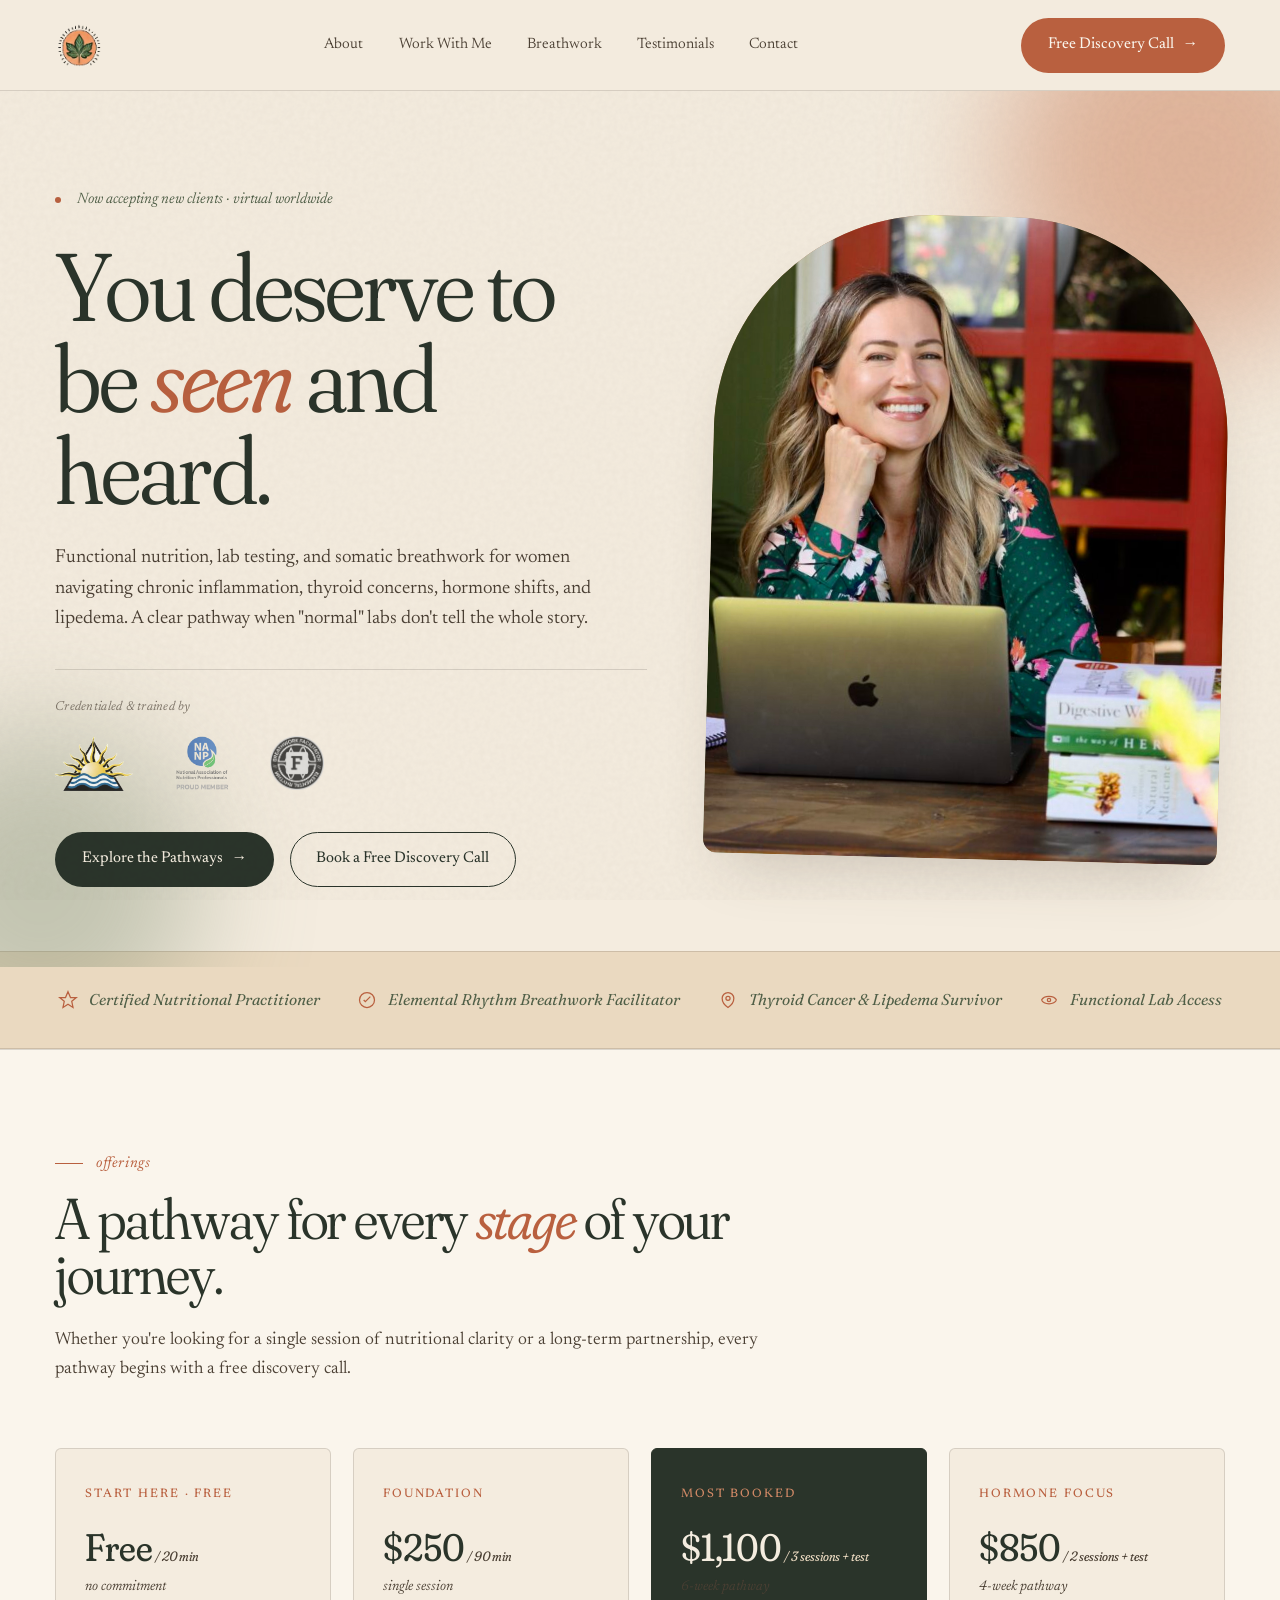
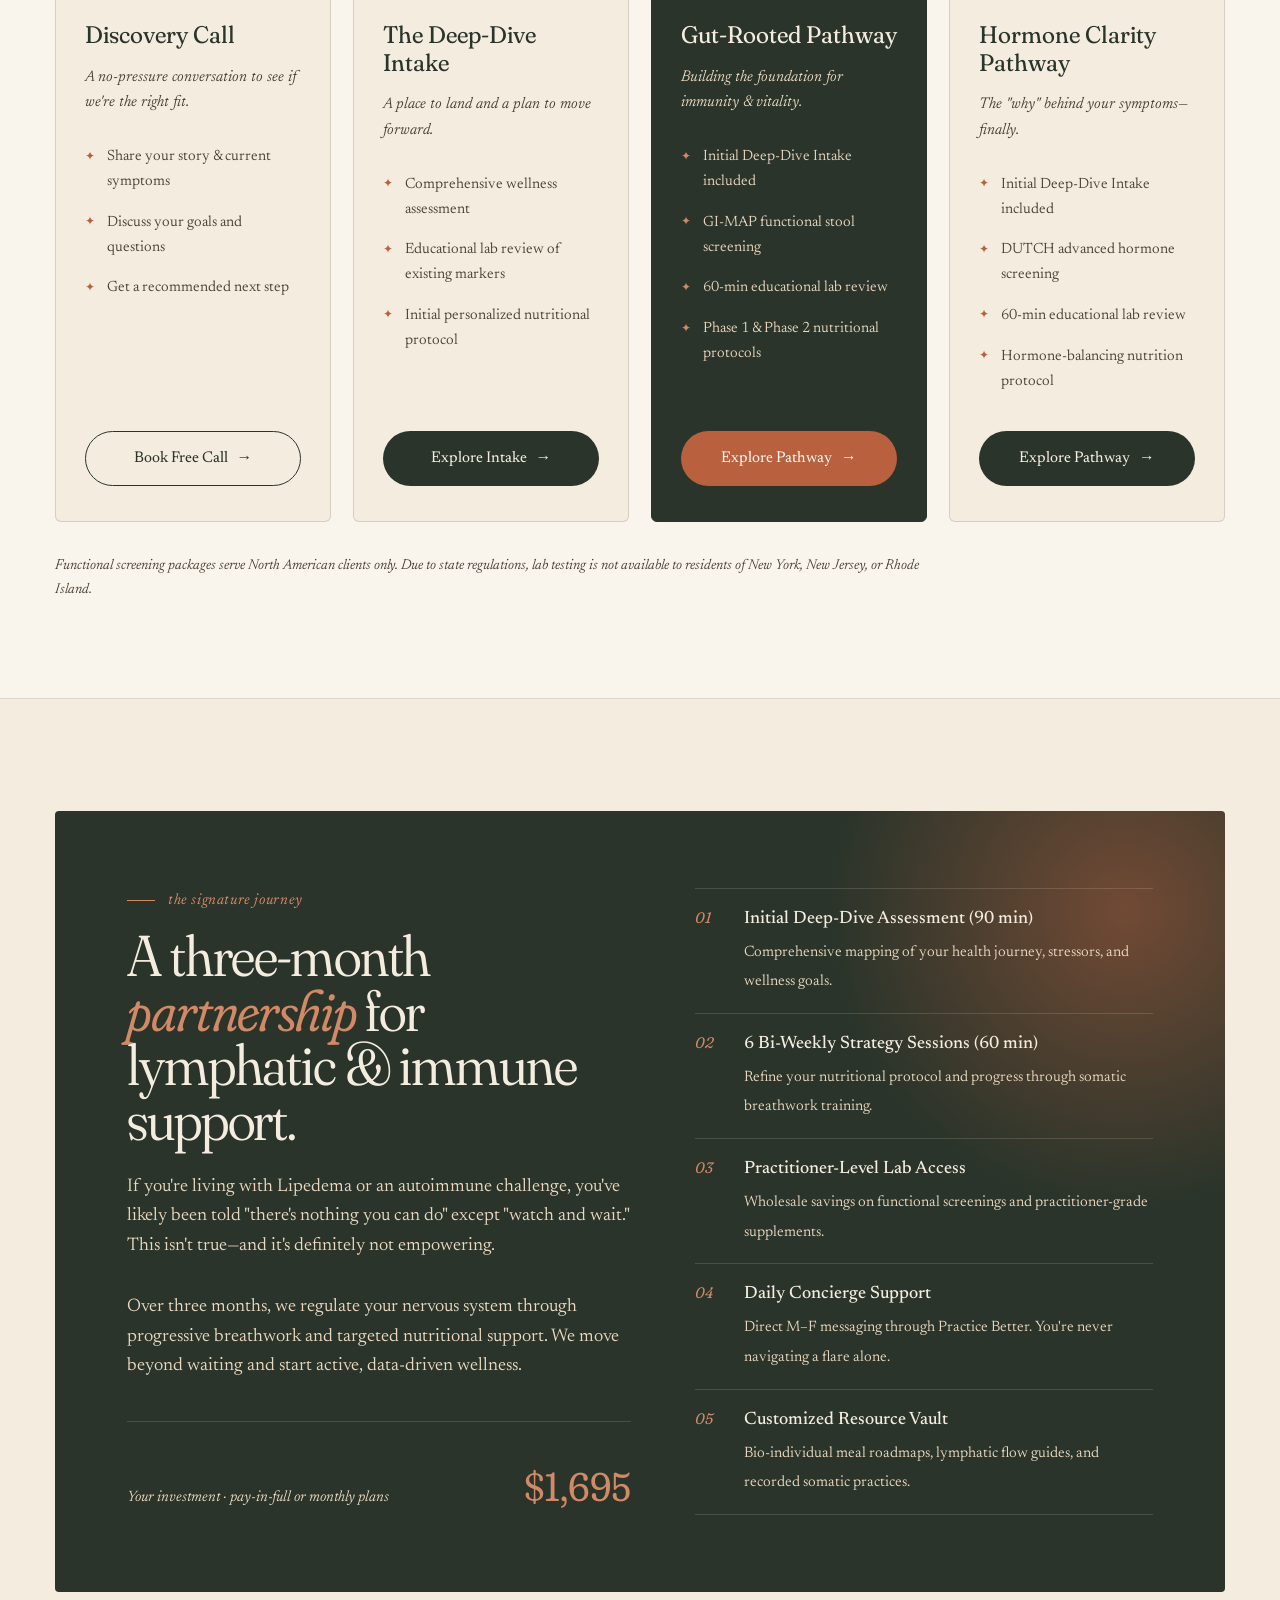
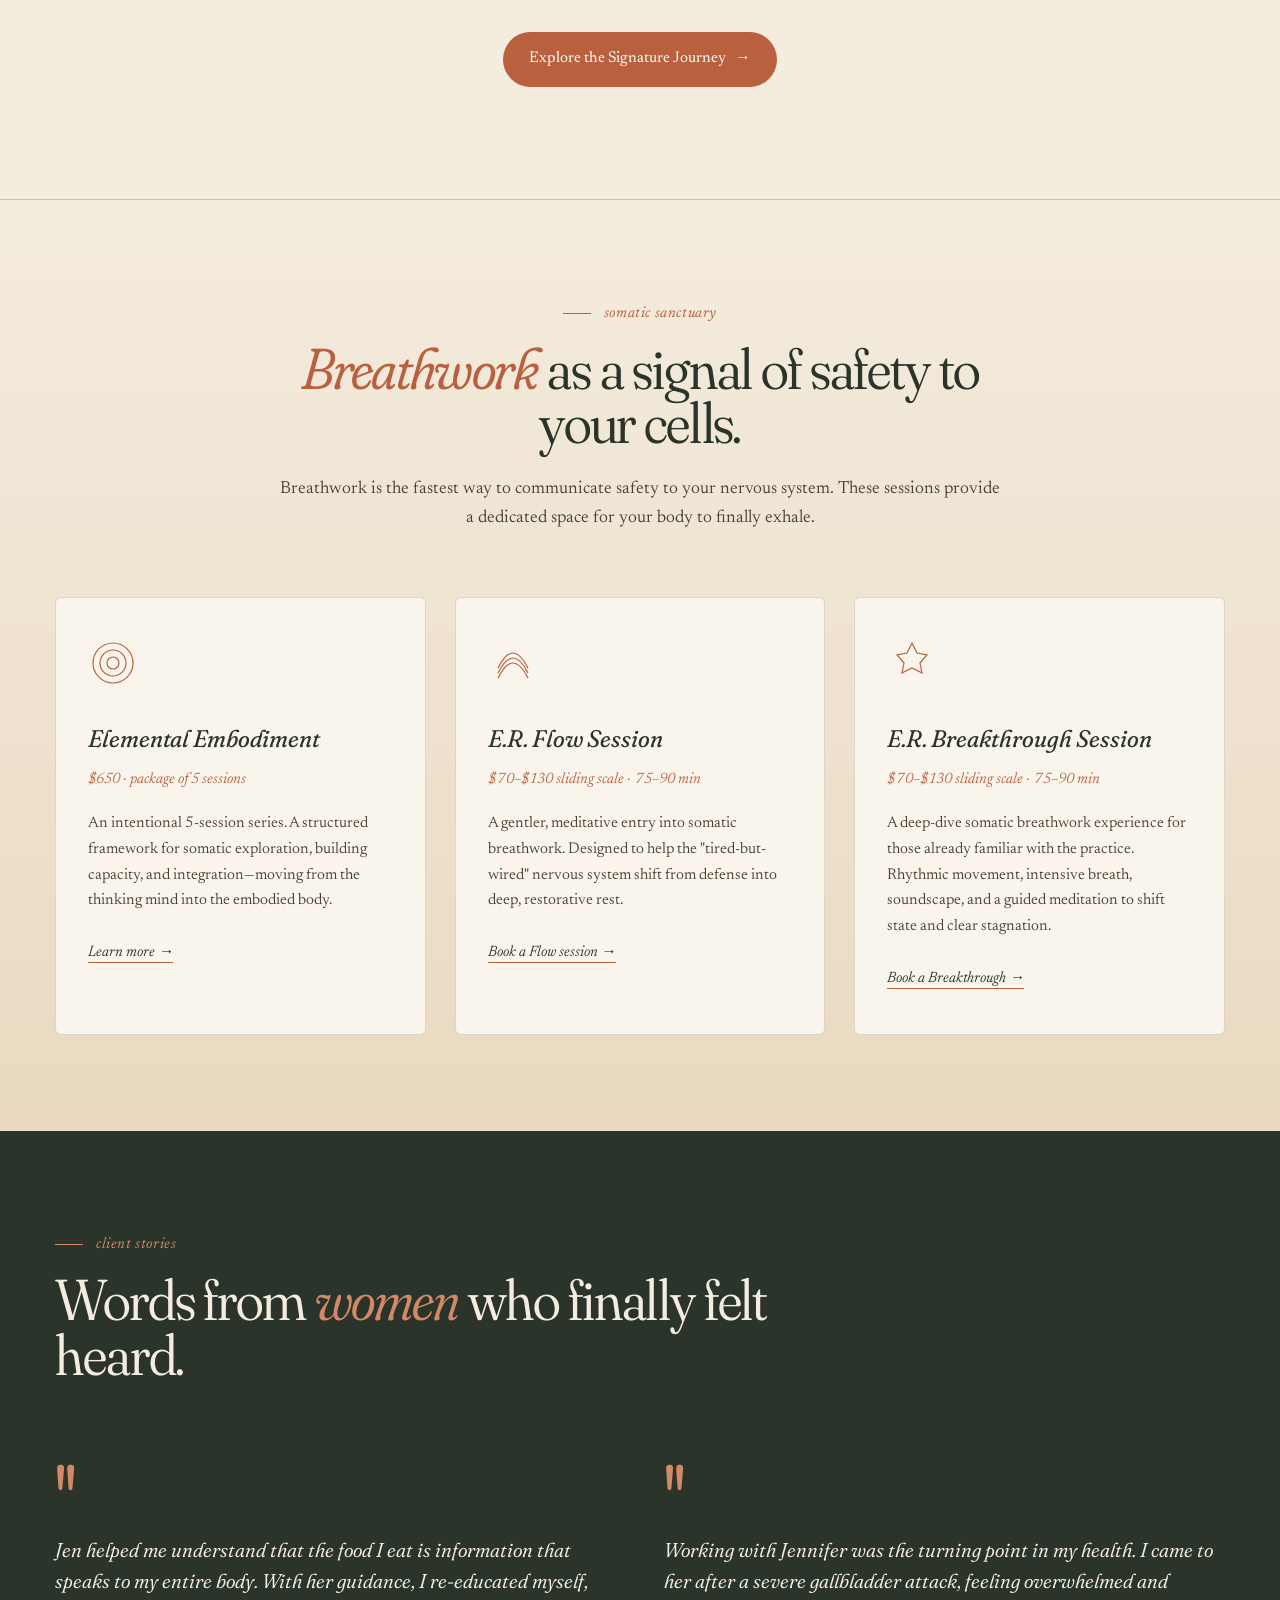
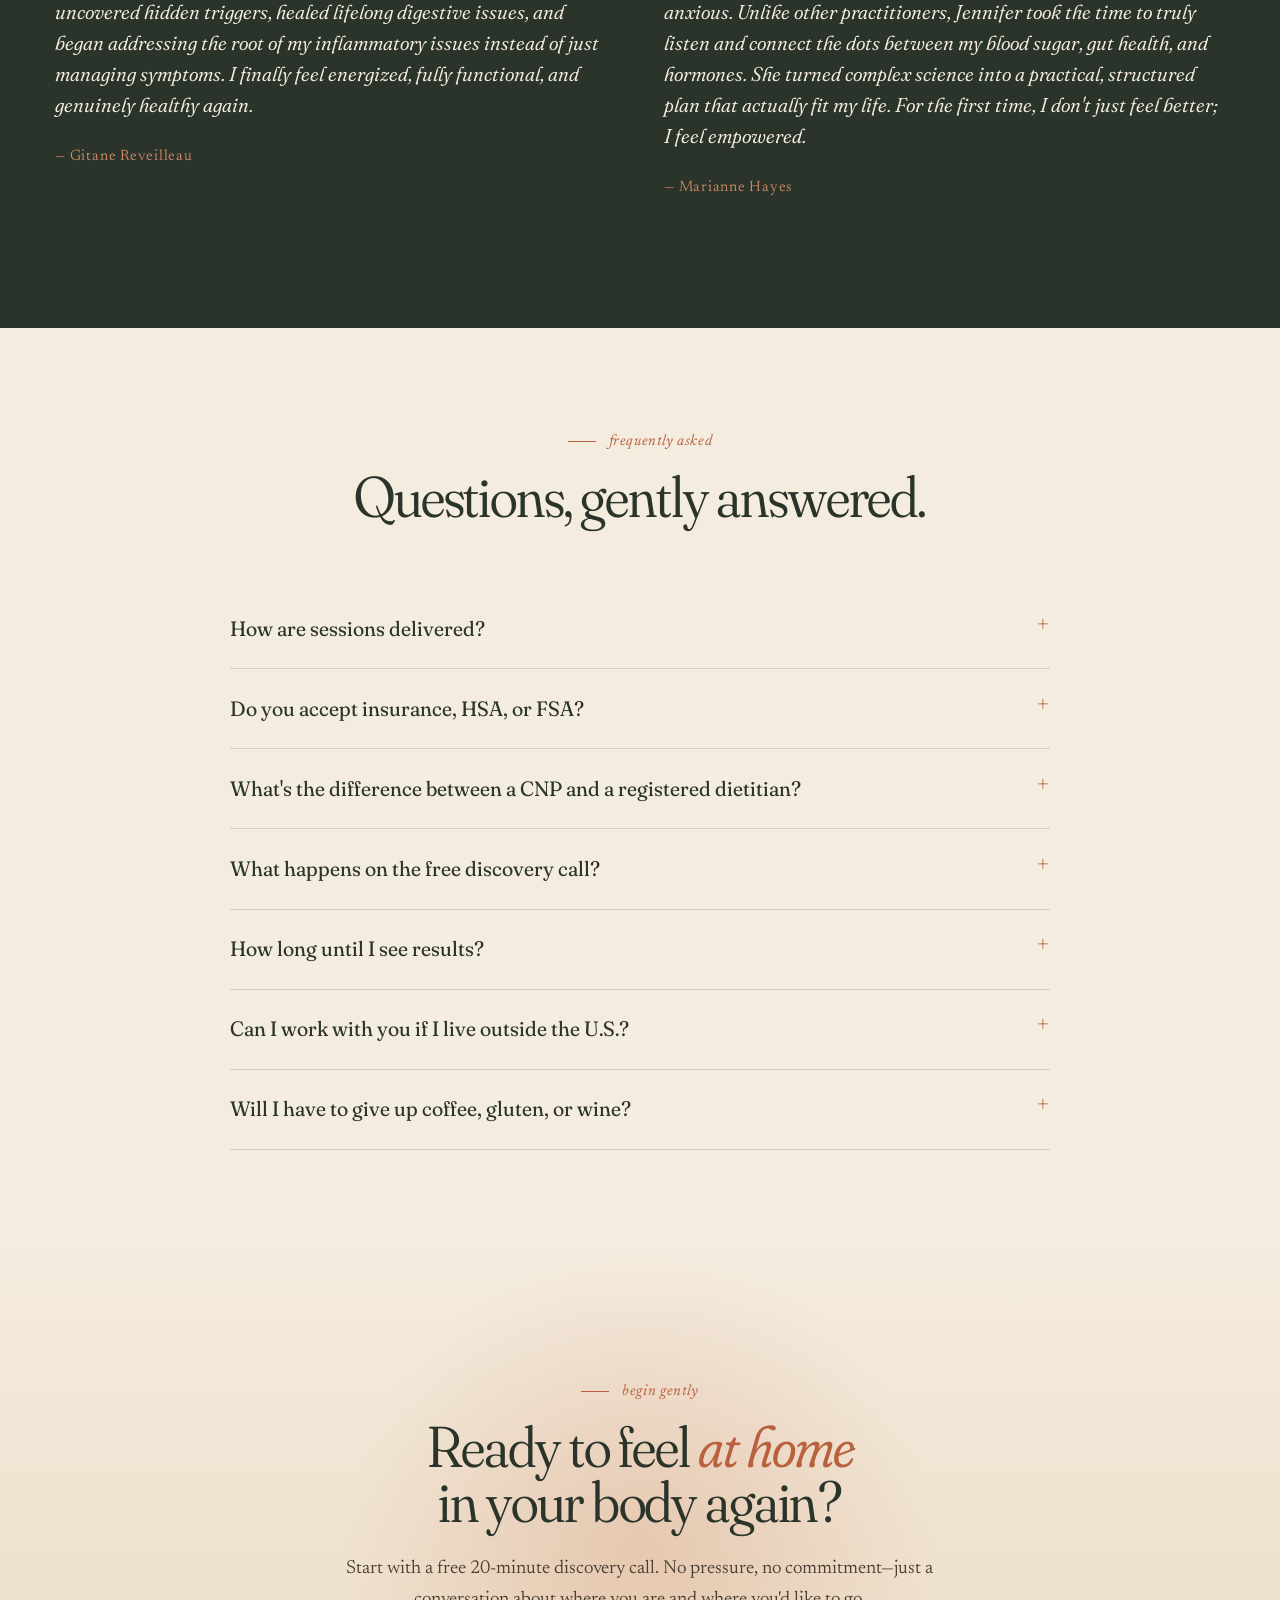
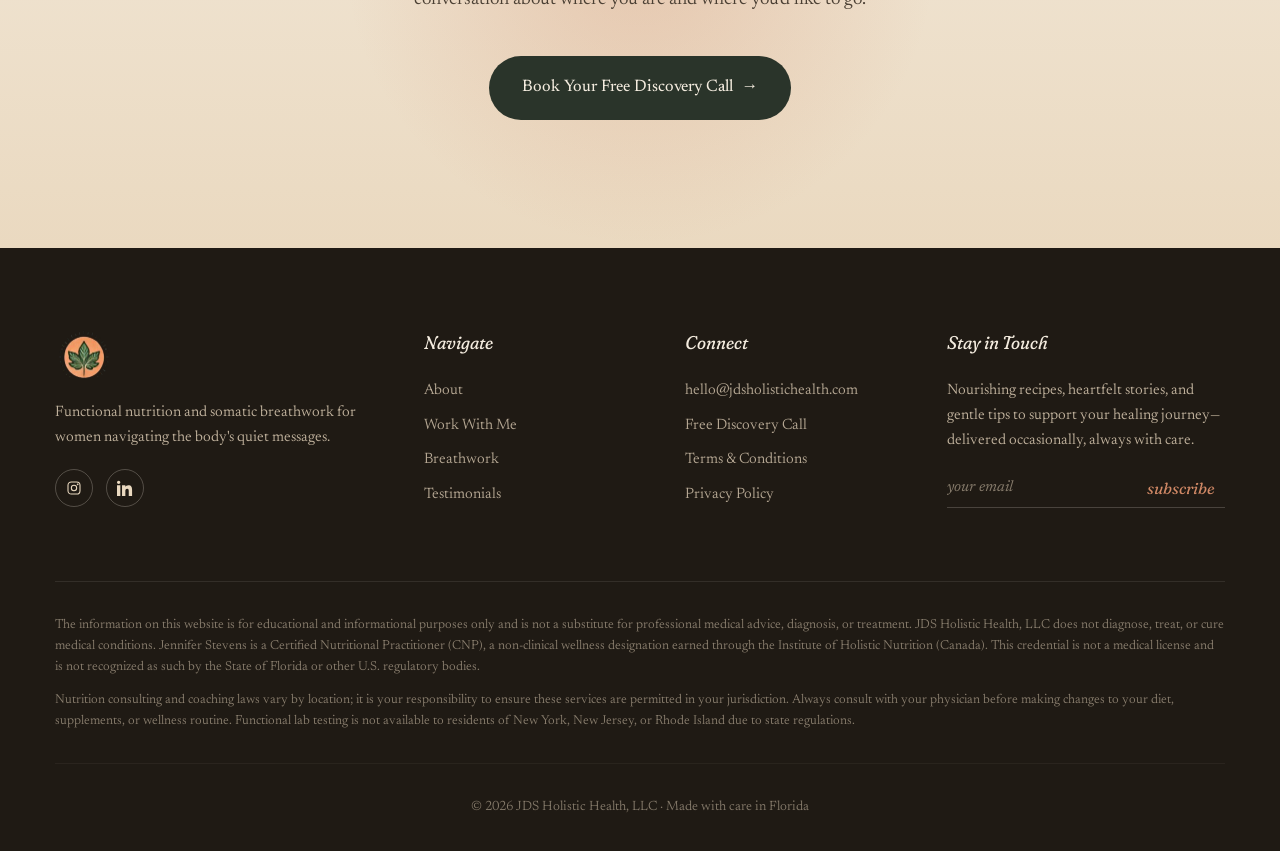
==== commit 980cc520: "Add files via upload" ====
--- a/index.html
+++ b/index.html
@@ -46,7 +46,7 @@
   <!-- ============ NAVIGATION ============ -->
   <nav class="site-nav">
     <div class="nav-inner">
-      <a href="index.html" class="logo">JDS <em>Holistic Health</em></a>
+      <a href="index.html" class="logo" aria-label="JDS Holistic Health — home"><img src="assets/images/logo-mark.png" alt="JDS Holistic Health" class="logo-mark" /></a>
       <ul class="nav-links">
         <li><a href="about.html">About</a></li>
         <li><a href="#pathways">Work With Me</a></li>
@@ -118,55 +118,6 @@
       </div>
     </div>
   </div>
-
-  <!-- ============ ABOUT TEASER ============ -->
-  <section class="about-teaser">
-    <div class="container">
-      <div class="about-teaser-grid">
-        <div class="about-teaser-image">
-          <img src="assets/images/jennifer-portrait.jpg" alt="Jennifer Stevens at her practice" />
-        </div>
-        <div>
-          <div class="eyebrow">Meet Jennifer</div>
-          <h2 class="display">A practitioner who has <span class="display-ital">been there</span>.</h2>
-          <p>For years, I lived with chronic fatigue, bloating, and anxiety—only to be told my labs were "normal." It took a thyroid cancer diagnosis to force me to look deeper. Today, I help women uncover what mainstream testing misses, and finally feel at home in their bodies again.</p>
-          <a href="about.html" class="btn btn-ghost mt-2">Read My Full Story <span class="arrow">→</span></a>
-        </div>
-      </div>
-    </div>
-  </section>
-
-  <!-- ============ WHO THIS IS FOR ============ -->
-  <section>
-    <div class="container">
-      <div class="section-header center">
-        <div class="eyebrow">Is this a fit?</div>
-        <h2 class="display">A practice with intention. Not for everyone.</h2>
-        <p>I work best with women ready to look beneath their symptoms and commit to the slow, steady work of healing.</p>
-      </div>
-      <div class="for-grid">
-        <div class="for-card is-for">
-          <h3>This is for you if…</h3>
-          <ul>
-            <li>You've been told your labs are "normal" but you feel anything but</li>
-            <li>You're navigating thyroid, gut, hormone, or autoimmune challenges</li>
-            <li>You live with Lipedema, lymphatic stagnation, or chronic inflammation</li>
-            <li>You're ready to invest in functional testing and root-cause work</li>
-            <li>You want a practitioner who listens before she prescribes</li>
-          </ul>
-        </div>
-        <div class="for-card not-for">
-          <h3>This may not be the right fit if…</h3>
-          <ul>
-            <li>You're looking for a quick fix or a one-size-fits-all meal plan</li>
-            <li>You aren't open to nutrition, lifestyle, or somatic practices</li>
-            <li>You need acute medical care or a diagnosis (please see your physician)</li>
-            <li>You reside in NY, NJ, or RI and need functional lab testing</li>
-          </ul>
-        </div>
-      </div>
-    </div>
-  </section>
 
   <!-- ============ PATHWAYS ============ -->
   <section class="pathways" id="pathways">
@@ -427,7 +378,7 @@
     <div class="container">
       <div class="footer-grid">
         <div>
-          <a href="index.html" class="logo">JDS <em>Holistic Health</em></a>
+          <a href="index.html" class="logo" aria-label="JDS Holistic Health — home"><img src="assets/images/logo-mark.png" alt="JDS Holistic Health" class="logo-mark" /></a>
           <p>Functional nutrition and somatic breathwork for women navigating the body's quiet messages.</p>
           <div class="social">
             <a href="https://www.instagram.com/jdsholistichealth" aria-label="Instagram">
--- a/css/styles.css
+++ b/css/styles.css
@@ -222,17 +222,22 @@
   margin: 0 auto;
 }
 .logo {
-  font-family: 'Fraunces', serif;
-  font-variation-settings: "opsz" 144, "SOFT" 100;
-  font-weight: 400;
-  font-size: 1.4rem;
-  color: var(--forest);
-  letter-spacing: -0.01em;
-}
-.logo em {
-  font-style: italic;
-  color: var(--clay);
-  font-weight: 350;
+  display: inline-flex;
+  align-items: center;
+  line-height: 0;
+}
+.logo-mark {
+  height: 44px;
+  width: auto;
+  transition: opacity 0.3s ease, transform 0.3s ease;
+}
+.logo:hover .logo-mark {
+  opacity: 0.85;
+  transform: scale(1.03);
+}
+/* Slightly smaller in the dark footer for balance */
+footer .logo-mark {
+  height: 52px;
 }
 .nav-links {
   display: flex;
@@ -919,10 +924,8 @@
   font-variation-settings: "opsz" 72, "SOFT" 100;
 }
 footer .logo {
-  color: var(--cream);
-  display: block;
-  margin-bottom: 1rem;
-  font-size: 1.5rem;
+  display: inline-block;
+  margin-bottom: 1.2rem;
 }
 footer p {
   font-size: 0.95rem;
@@ -1128,78 +1131,81 @@
 .cred-grid {
   display: grid;
   grid-template-columns: repeat(4, 1fr);
-  gap: 1.5rem;
-  margin-top: 3rem;
+  gap: 3rem 2.4rem;
+  margin-top: 4rem;
+  max-width: 1080px;
+  margin-left: auto;
+  margin-right: auto;
 }
 .cred-seal {
-  background: var(--cream);
-  border: 1px solid var(--line);
-  border-radius: 6px;
-  padding: 2rem 1.4rem;
+  background: transparent;
+  border: none;
+  border-radius: 0;
+  padding: 0;
   text-align: center;
-  transition: all 0.4s cubic-bezier(0.2, 0.8, 0.2, 1);
+  transition: transform 0.4s cubic-bezier(0.2, 0.8, 0.2, 1);
   position: relative;
 }
 .cred-seal:hover {
   transform: translateY(-4px);
-  box-shadow: var(--shadow-warm);
-  border-color: var(--clay-soft);
+  box-shadow: none;
+}
+.cred-seal:hover .cred-seal-icon img,
+.cred-seal:hover .cred-seal-icon svg {
+  transform: scale(1.04);
 }
 .cred-seal-icon {
-  width: 64px;
-  height: 64px;
-  margin: 0 auto 1.2rem;
-  color: var(--clay);
+  width: 130px;
+  height: 130px;
+  margin: 0 auto 1.6rem;
   display: flex;
   align-items: center;
   justify-content: center;
   position: relative;
 }
 .cred-seal-icon::before {
-  content: "";
-  position: absolute;
-  inset: 0;
-  border: 1px dashed var(--clay-soft);
-  border-radius: 50%;
-  opacity: 0.6;
-}
-/* When the seal contains a real logo image instead of an inline SVG */
-.cred-seal-icon.cred-seal-img {
-  width: 88px;
-  height: 88px;
-  margin-bottom: 1.4rem;
-}
-.cred-seal-icon.cred-seal-img::before {
   display: none;
 }
-.cred-seal-icon.cred-seal-img img {
+.cred-seal-icon img,
+.cred-seal-icon svg {
   max-width: 100%;
   max-height: 100%;
   width: auto;
   height: auto;
   object-fit: contain;
+  transition: transform 0.4s cubic-bezier(0.2, 0.8, 0.2, 1);
+}
+.cred-seal-icon.cred-seal-img {
+  width: 130px;
+  height: 130px;
+  margin-bottom: 1.6rem;
 }
 .cred-seal h4 {
   font-family: 'Fraunces', serif;
   font-style: italic;
   font-weight: 400;
-  font-size: 1.1rem;
+  font-size: 1.2rem;
   color: var(--forest);
-  margin-bottom: 0.4rem;
+  margin-bottom: 0.5rem;
   font-variation-settings: "opsz" 72, "SOFT" 80;
+  line-height: 1.25;
 }
 .cred-seal .cred-meta {
-  font-size: 0.8rem;
+  font-size: 0.78rem;
   color: var(--clay);
-  letter-spacing: 0.1em;
+  letter-spacing: 0.12em;
   text-transform: uppercase;
-  margin-bottom: 0.8rem;
+  margin-bottom: 0.9rem;
+  font-weight: 500;
 }
 .cred-seal p {
   font-size: 0.92rem;
   color: var(--ink-soft);
-  line-height: 1.5;
+  line-height: 1.55;
   margin: 0;
+  max-width: 22ch;
+  margin-left: auto;
+  margin-right: auto;
 }
 
 /* ============ PAGE HERO (interior pages) ============ */
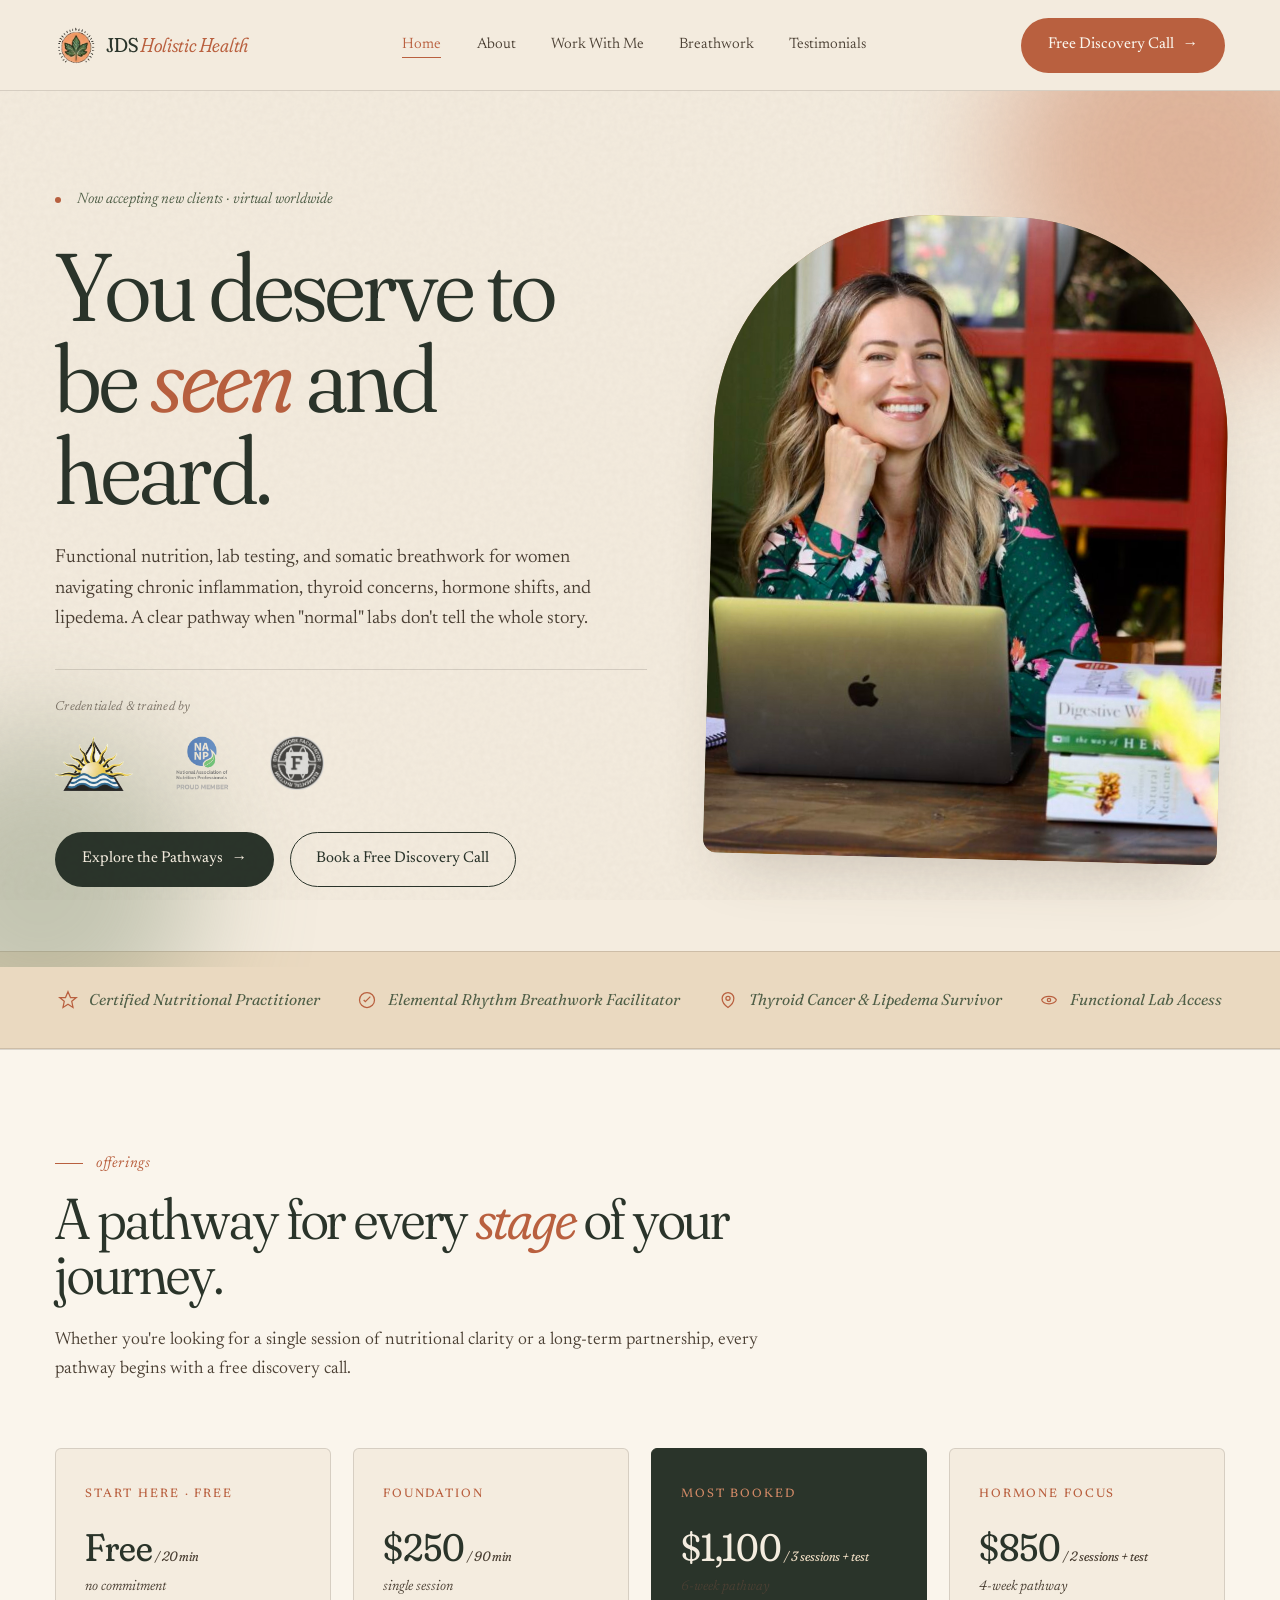
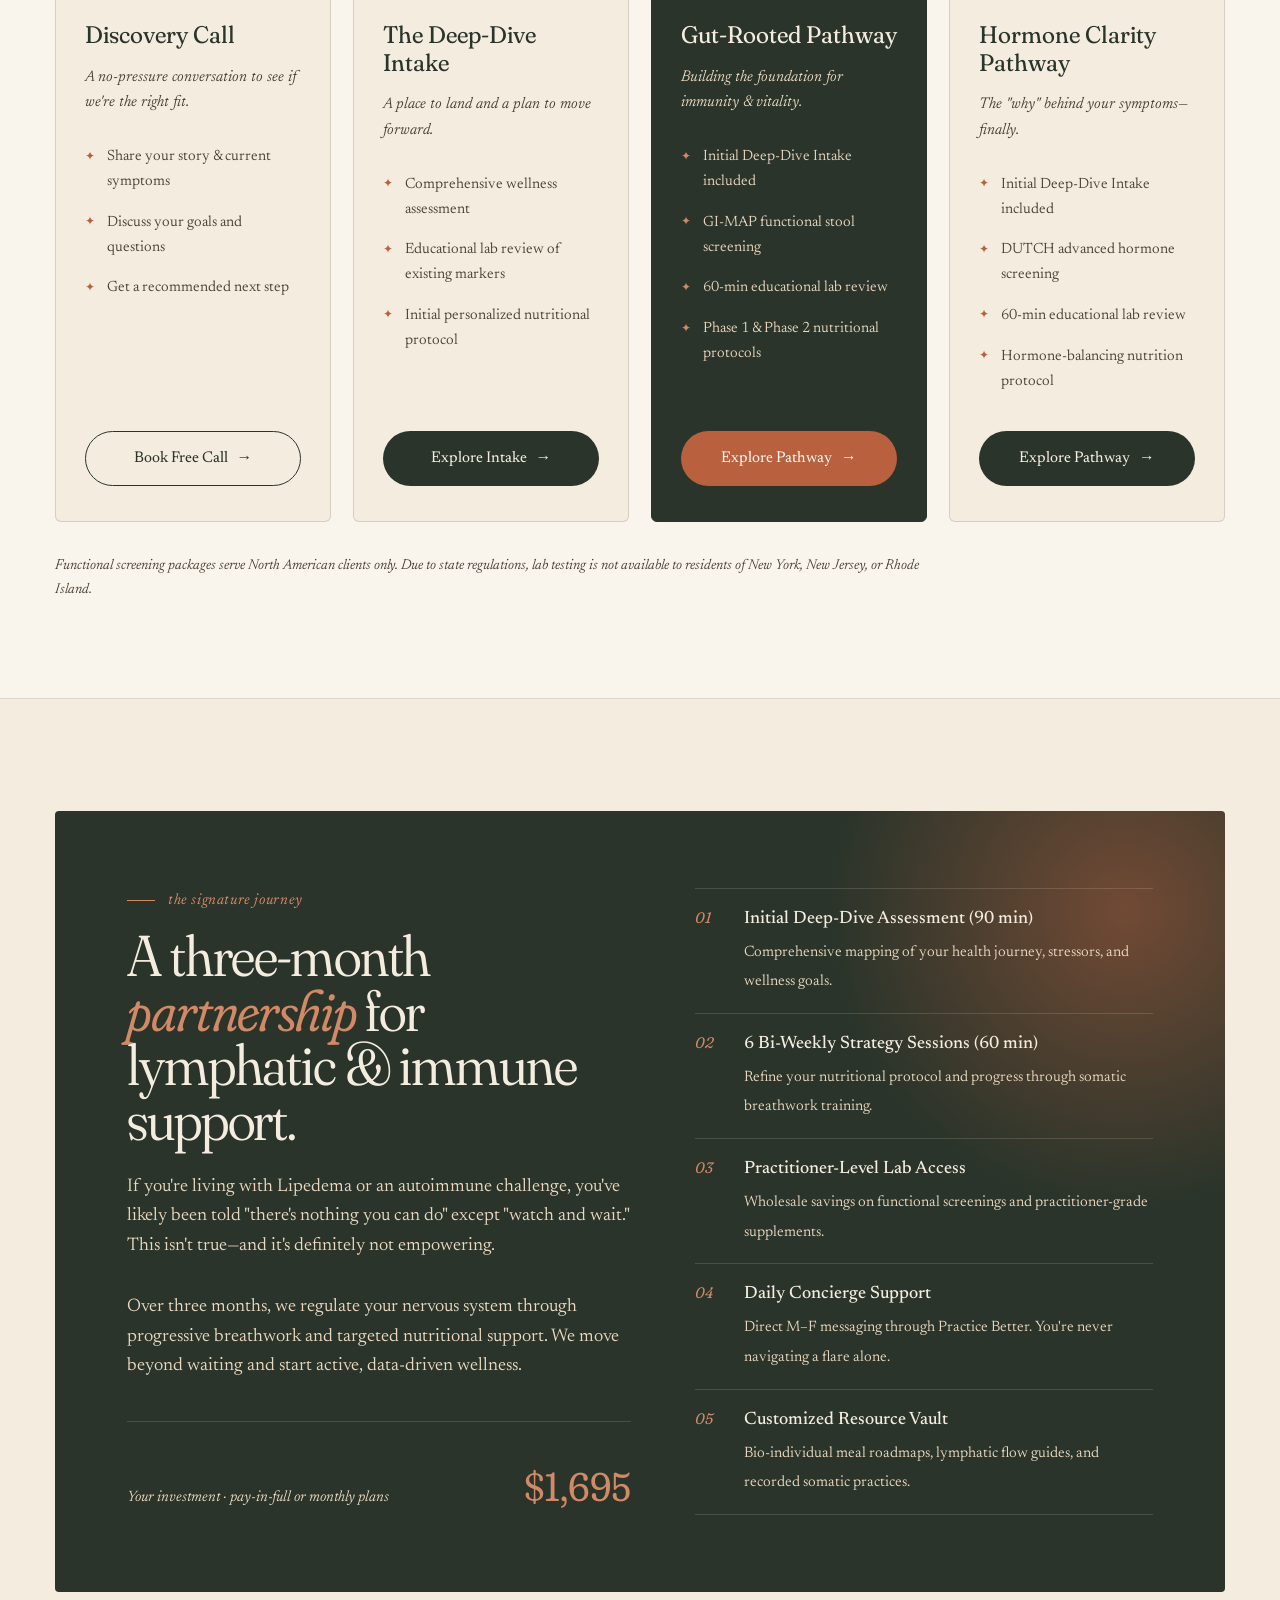
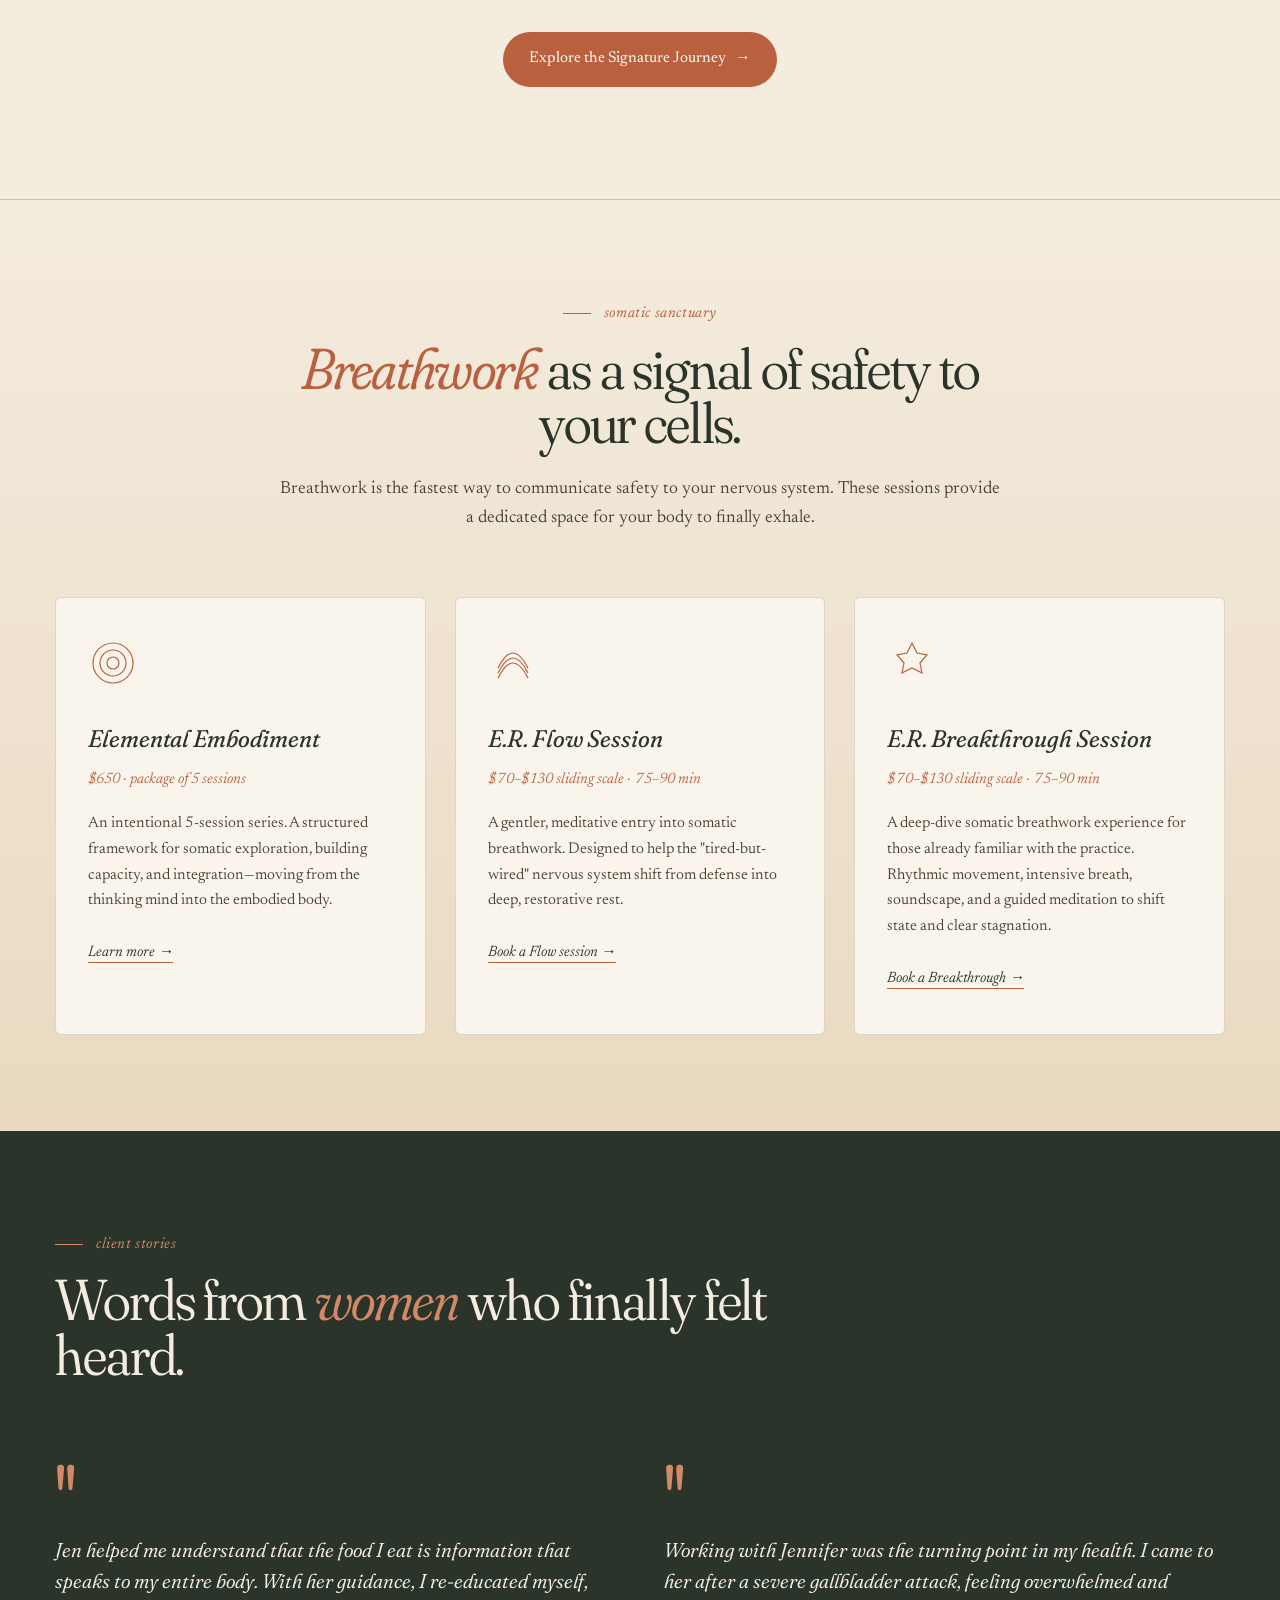
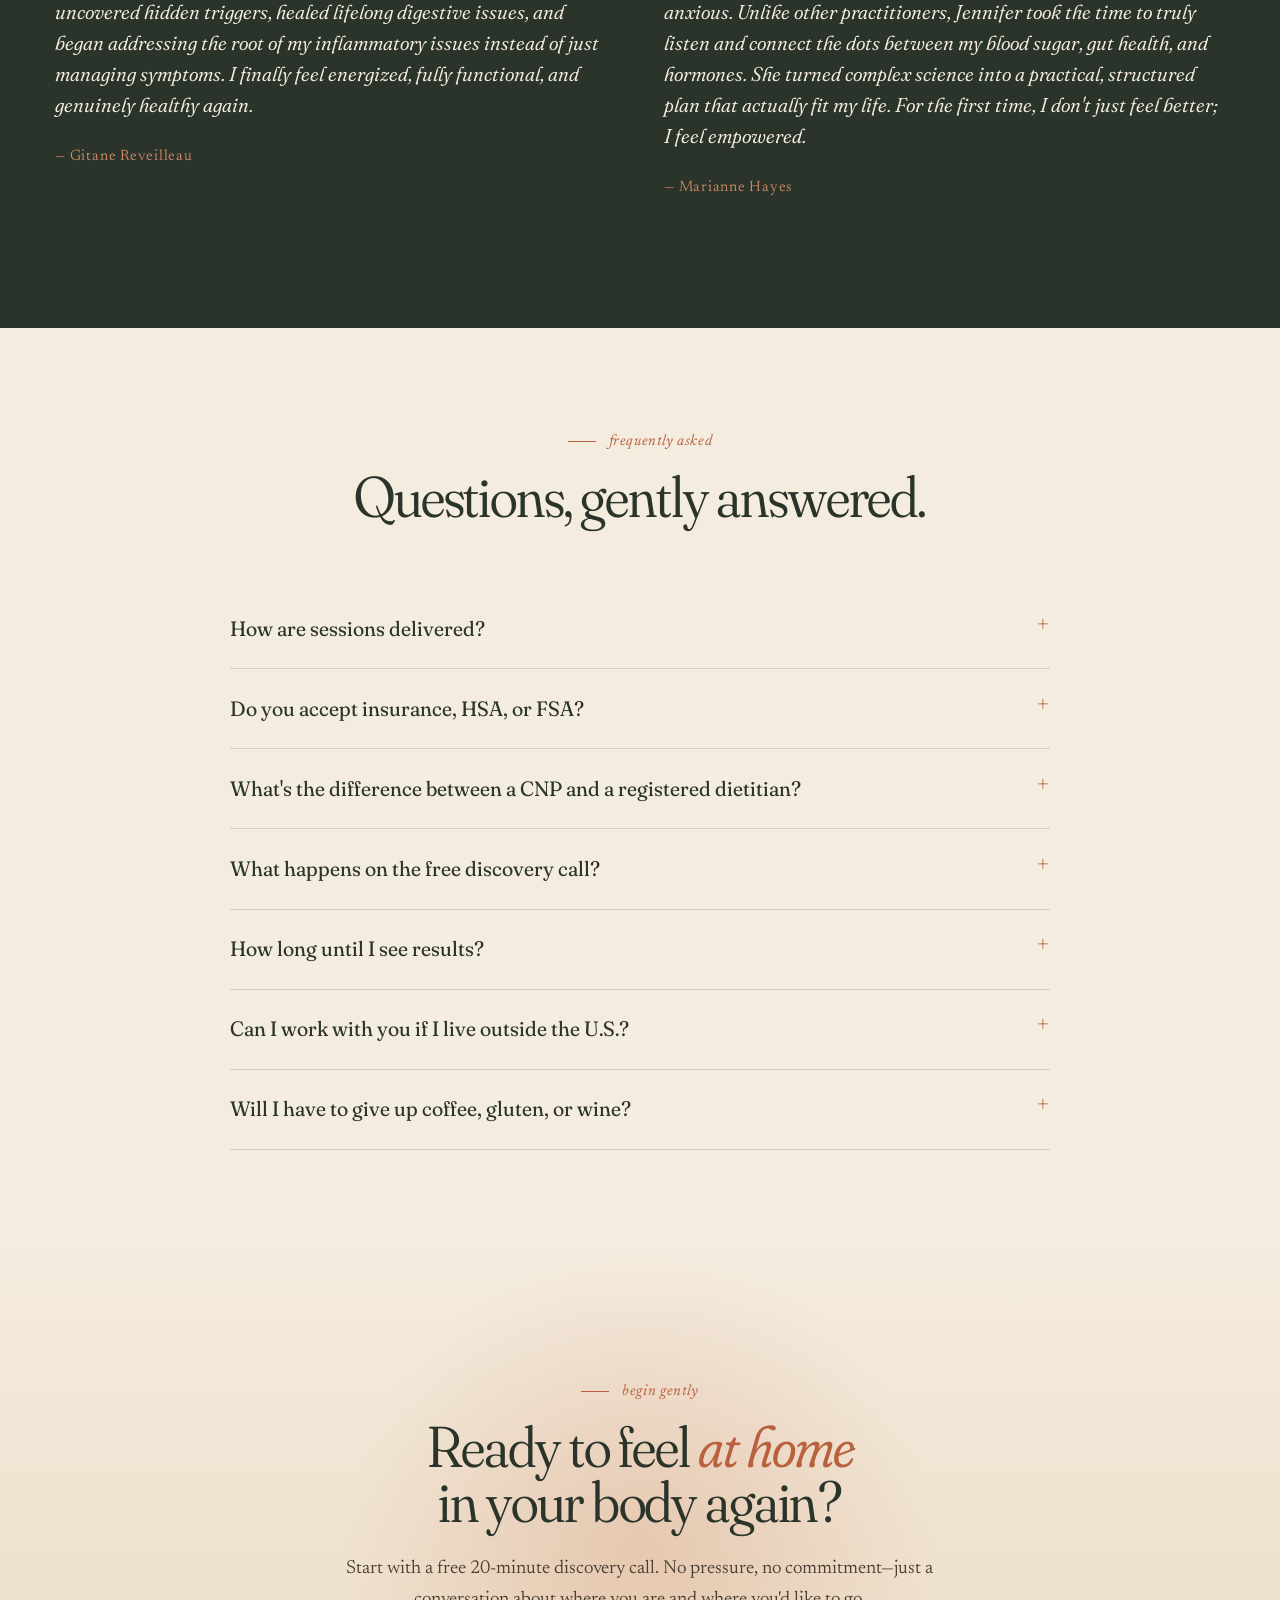
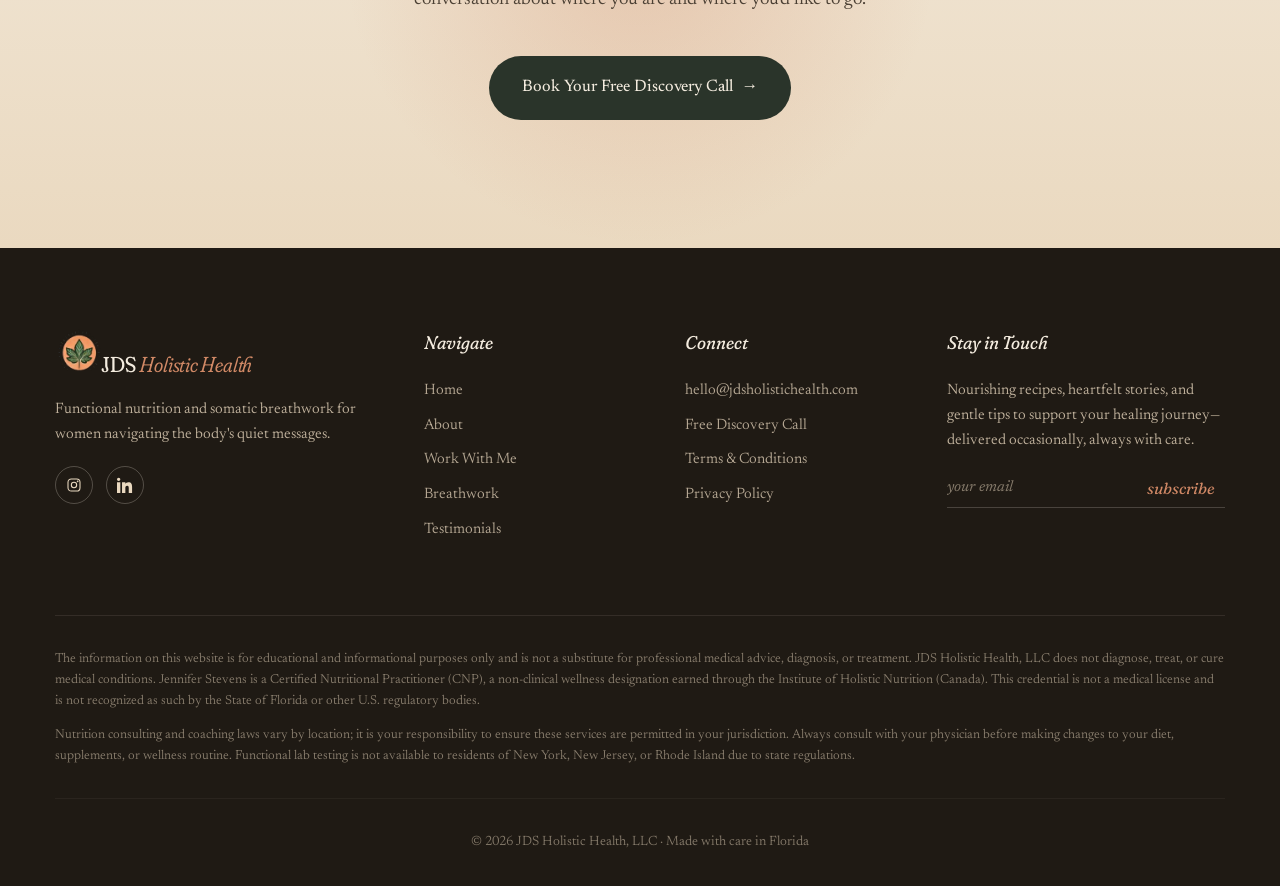
==== commit f9cc033e: "Add files via upload" ====
--- a/index.html
+++ b/index.html
@@ -46,13 +46,13 @@
   <!-- ============ NAVIGATION ============ -->
   <nav class="site-nav">
     <div class="nav-inner">
-      <a href="index.html" class="logo" aria-label="JDS Holistic Health — home"><img src="assets/images/logo-mark.png" alt="JDS Holistic Health" class="logo-mark" /></a>
+      <a href="index.html" class="logo" aria-label="JDS Holistic Health — home"><img src="assets/images/logo-mark.png" alt="" class="logo-mark" /><span class="logo-text">JDS <em>Holistic Health</em></span></a>
       <ul class="nav-links">
+        <li><a href="index.html" class="active">Home</a></li>
         <li><a href="about.html">About</a></li>
         <li><a href="#pathways">Work With Me</a></li>
         <li><a href="#breathwork">Breathwork</a></li>
         <li><a href="#testimonials">Testimonials</a></li>
-        <li><a href="#contact">Contact</a></li>
       </ul>
       <a href="#cta" class="btn btn-clay">Free Discovery Call <span class="arrow">→</span></a>
     </div>
@@ -378,7 +378,7 @@
     <div class="container">
       <div class="footer-grid">
         <div>
-          <a href="index.html" class="logo" aria-label="JDS Holistic Health — home"><img src="assets/images/logo-mark.png" alt="JDS Holistic Health" class="logo-mark" /></a>
+          <a href="index.html" class="logo" aria-label="JDS Holistic Health — home"><img src="assets/images/logo-mark.png" alt="" class="logo-mark" /><span class="logo-text">JDS <em>Holistic Health</em></span></a>
           <p>Functional nutrition and somatic breathwork for women navigating the body's quiet messages.</p>
           <div class="social">
             <a href="https://www.instagram.com/jdsholistichealth" aria-label="Instagram">
@@ -398,6 +398,7 @@
         <div>
           <h4>Navigate</h4>
           <ul>
+            <li><a href="index.html">Home</a></li>
             <li><a href="about.html">About</a></li>
             <li><a href="#pathways">Work With Me</a></li>
             <li><a href="#breathwork">Breathwork</a></li>
--- a/css/styles.css
+++ b/css/styles.css
@@ -224,20 +224,56 @@
 .logo {
   display: inline-flex;
   align-items: center;
-  line-height: 0;
+  gap: 0.7rem;
+  line-height: 1;
 }
 .logo-mark {
-  height: 44px;
+  height: 38px;
   width: auto;
   transition: opacity 0.3s ease, transform 0.3s ease;
+  flex-shrink: 0;
+}
+.logo-text {
+  font-family: 'Fraunces', Georgia, serif;
+  font-variation-settings: "opsz" 144, "SOFT" 100;
+  font-weight: 400;
+  font-size: 1.25rem;
+  color: var(--forest);
+  letter-spacing: -0.01em;
+  white-space: nowrap;
+  transition: color 0.3s ease;
+}
+.logo-text em {
+  font-style: italic;
+  color: var(--clay);
+  font-weight: 350;
 }
 .logo:hover .logo-mark {
-  opacity: 0.85;
+  opacity: 0.88;
   transform: scale(1.03);
 }
-/* Slightly smaller in the dark footer for balance */
+.logo:hover .logo-text {
+  color: var(--clay);
+}
+.logo:hover .logo-text em {
+  color: var(--forest);
+}
+/* Footer (dark background) */
 footer .logo-mark {
-  height: 52px;
+  height: 44px;
+}
+footer .logo-text {
+  color: var(--cream);
+  font-size: 1.35rem;
+}
+footer .logo-text em {
+  color: var(--clay-soft);
+}
+footer .logo:hover .logo-text {
+  color: var(--clay-soft);
+}
+footer .logo:hover .logo-text em {
+  color: var(--cream);
 }
 .nav-links {
   display: flex;
@@ -1581,3 +1617,12 @@
 .nav-links a.active::after {
   width: 100%;
 }
+
+/* ============ MISSION-STATEMENT HEADLINE ============ */
+/* For longer h1 statements that need to read like a sentence rather than a banner word. */
+.display.headline-statement {
+  font-size: clamp(1.85rem, 3.6vw, 3.05rem);
+  line-height: 1.18;
+  letter-spacing: -0.015em;
+  font-variation-settings: "opsz" 96, "SOFT" 50;
+}
